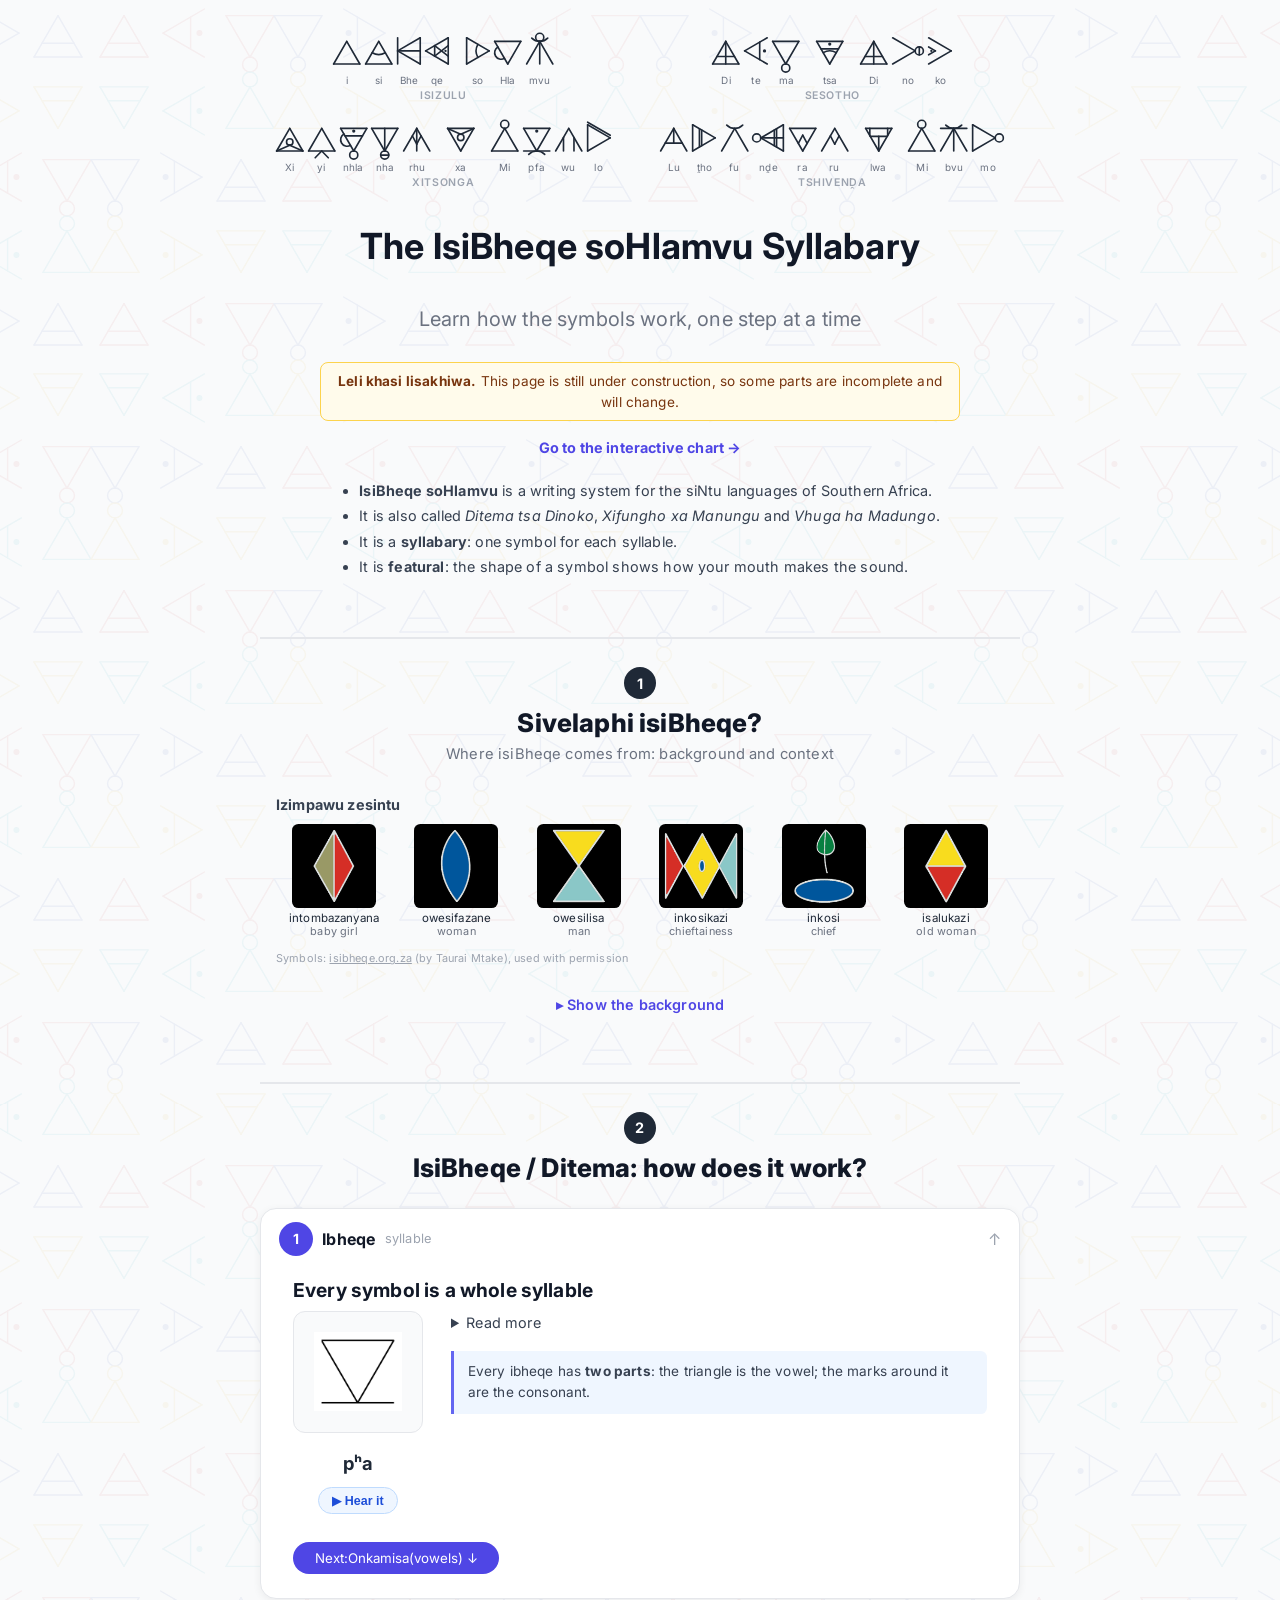
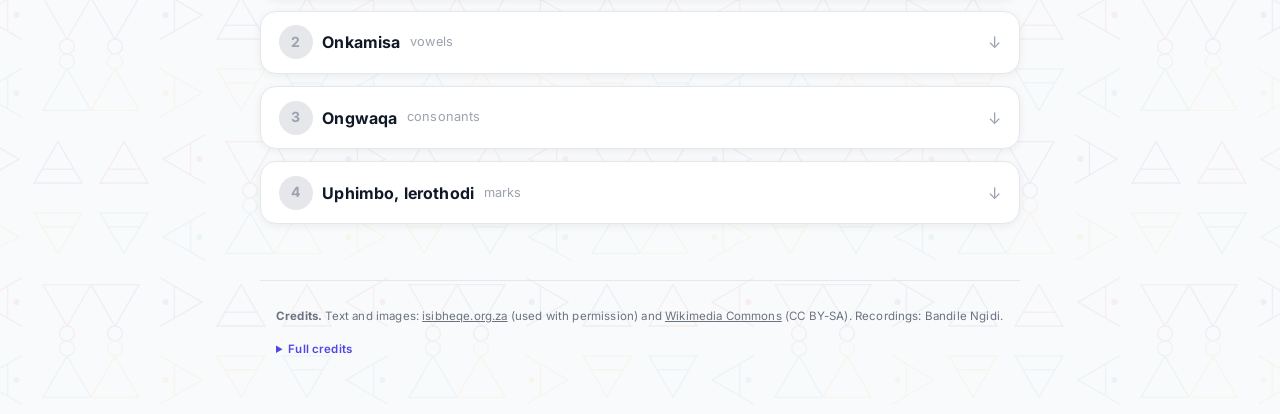
==== index.html @ 1aa3b0b9 "Mark diagrams: CC0 Co-Authored-By: Claude Opus 5.5 <noreply@anthropic.com> Claude-Session: https://c" ====
<!DOCTYPE html>
<html lang="en">
<head>
    <meta charset="UTF-8">
    <meta name="viewport" content="width=device-width, initial-scale=1.0">
    <title>Learn isiBheqe soHlamvu</title>
    <script>/* Old chart links (before 11 Nov the chart was index.html) go on to chart.html */
    (function(){ var l=location; if(/[?&]mode=/.test(l.search) || /^#(step-by-step|consonants-chart)$/.test(l.hash)) l.replace('chart.html'+l.search+l.hash); })();</script>
    <link rel="preconnect" href="https://fonts.googleapis.com">
    <link rel="preconnect" href="https://fonts.gstatic.com" crossorigin>
    <link href="https://fonts.googleapis.com/css2?family=Inter:wght@400;500;600;700&display=swap" rel="stylesheet">
    <link rel="stylesheet" href="site.css">
</head>
<body>
    <div class="container">
    <header class="text-center mb-12">
<!-- The script's four names, drawn with the glyph engine (one name per language; 6 Nov). -->
<div class="script-names" aria-label="The script's names in four languages">
<figure class="sn" lang="zu"><div class="sn-row" role="img" aria-label="isiBheqe soHlamvu"><span class="sn-word"><span class="sn-syl"><svg viewBox="45.0 46 90.0 127" aria-hidden="true"><g fill="none" stroke="currentColor" stroke-linecap="round" stroke-linejoin="round"><line x1="50" y1="143.71428571428572" x2="90" y2="74.71428571428572"/><line x1="90" y1="74.71428571428572" x2="130" y2="143.71428571428572"/><line x1="50" y1="143.71428571428572" x2="130" y2="143.71428571428572"/></g></svg><span>i</span></span><span class="sn-syl"><svg viewBox="45.0 46 90.0 127" aria-hidden="true"><g fill="none" stroke="currentColor" stroke-linecap="round" stroke-linejoin="round"><line x1="50" y1="143.71428571428572" x2="90" y2="74.71428571428572"/><line x1="90" y1="74.71428571428572" x2="130" y2="143.71428571428572"/><line x1="50" y1="143.71428571428572" x2="130" y2="143.71428571428572"/><path d="M 70.00000000000003 109.35530186566328 A 40 40 0 0 0 110.00000000000003 109.35530186566325"/></g></svg><span>si</span></span><span class="sn-syl"><svg viewBox="45.0 46 79.0 127" aria-hidden="true"><g fill="none" stroke="currentColor" stroke-linecap="round" stroke-linejoin="round"><line x1="119" y1="143.71428571428572" x2="50" y2="103.71428571428572"/><line x1="50" y1="103.71428571428572" x2="119" y2="63.71428571428572"/><line x1="119" y1="143.71428571428572" x2="119" y2="63.71428571428572"/><line x1="50" y1="143.71428571428572" x2="50" y2="63.71428571428572"/><line x1="119" y1="103.71428571428572" x2="50" y2="103.71428571428572"/></g></svg><span>Bhe</span></span><span class="sn-syl"><svg viewBox="45.0 46 79.0 127" aria-hidden="true"><g fill="none" stroke="currentColor" stroke-linecap="round" stroke-linejoin="round"><line x1="119" y1="143.71428571428572" x2="50" y2="103.71428571428572"/><line x1="50" y1="103.71428571428572" x2="119" y2="63.71428571428572"/><line x1="119" y1="143.71428571428572" x2="119" y2="63.71428571428572"/><line x1="77.6" y1="119.71428571428572" x2="77.6" y2="87.71428571428572"/><line x1="77.6" y1="119.71428571428572" x2="119" y2="87.71428571428572"/><line x1="77.6" y1="87.71428571428572" x2="119" y2="119.71428571428572"/><circle cx="110.72" cy="103.71428571428572" r="3.5" fill="currentColor" stroke="none"/></g></svg><span>qe</span></span></span><span class="sn-word"><span class="sn-syl"><svg viewBox="45.0 46 79.0 127" aria-hidden="true"><g fill="none" stroke="currentColor" stroke-linecap="round" stroke-linejoin="round"><line x1="50" y1="63.71428571428572" x2="119" y2="103.71428571428572"/><line x1="119" y1="103.71428571428572" x2="50" y2="143.71428571428572"/><line x1="50" y1="63.71428571428572" x2="50" y2="143.71428571428572"/><path d="M 84.35898384862244 83.71428571428574 A 40 40 0 0 0 84.35898384862244 123.71428571428572"/></g></svg><span>so</span></span><span class="sn-syl"><svg viewBox="45.0 46 90.0 127" aria-hidden="true"><g fill="none" stroke="currentColor" stroke-linecap="round" stroke-linejoin="round"><line x1="130" y1="74.71428571428572" x2="90" y2="143.71428571428572"/><line x1="90" y1="143.71428571428572" x2="50" y2="74.71428571428572"/><line x1="130" y1="74.71428571428572" x2="50" y2="74.71428571428572"/><path d="M 60.00000000000001 91.89377763859694 A 20 20 0 1 0 80 126.5347937899745"/></g></svg><span>Hla</span></span><span class="sn-syl"><svg viewBox="45.0 46 90.0 127" aria-hidden="true"><g fill="none" stroke="currentColor" stroke-linecap="round" stroke-linejoin="round"><line x1="50" y1="143.71428571428572" x2="90" y2="74.71428571428572"/><line x1="90" y1="74.71428571428572" x2="130" y2="143.71428571428572"/><path d="M 65.60481604906414 64.60946966522164 A 34.5 34.5 0 0 0 114.39518395093589 64.60946966522161"/><line x1="90" y1="143.71428571428572" x2="90" y2="74.71428571428572"/><circle cx="90" cy="62.29428571428572" r="12.42" fill="none"/></g></svg><span>mvu</span></span></span></div><figcaption>isiZulu</figcaption></figure>
<figure class="sn" lang="st"><div class="sn-row" role="img" aria-label="Ditema tsa Dinoko"><span class="sn-word"><span class="sn-syl"><svg viewBox="45.0 46 90.0 127" aria-hidden="true"><g fill="none" stroke="currentColor" stroke-linecap="round" stroke-linejoin="round"><line x1="50" y1="143.71428571428572" x2="90" y2="74.71428571428572"/><line x1="90" y1="74.71428571428572" x2="130" y2="143.71428571428572"/><line x1="50" y1="143.71428571428572" x2="130" y2="143.71428571428572"/><line x1="63.33333333333333" y1="120.71428571428572" x2="116.66666666666667" y2="120.71428571428572"/><line x1="90" y1="143.71428571428572" x2="90" y2="74.71428571428572"/></g></svg><span>Di</span></span><span class="sn-syl"><svg viewBox="45.0 46 79.0 127" aria-hidden="true"><g fill="none" stroke="currentColor" stroke-linecap="round" stroke-linejoin="round"><line x1="119" y1="143.71428571428572" x2="50" y2="103.71428571428572"/><line x1="50" y1="103.71428571428572" x2="119" y2="63.71428571428572"/><line x1="96" y1="130.38095238095238" x2="96" y2="77.04761904761905"/><circle cx="110.72" cy="103.71428571428572" r="5" fill="currentColor" stroke="none"/></g></svg><span>te</span></span><span class="sn-syl"><svg viewBox="45.0 46 90.0 127" aria-hidden="true"><g fill="none" stroke="currentColor" stroke-linecap="round" stroke-linejoin="round"><line x1="130" y1="74.71428571428572" x2="90" y2="143.71428571428572"/><line x1="90" y1="143.71428571428572" x2="50" y2="74.71428571428572"/><line x1="130" y1="74.71428571428572" x2="50" y2="74.71428571428572"/><circle cx="90" cy="156.13428571428574" r="12.42" fill="none"/></g></svg><span>ma</span></span></span><span class="sn-word"><span class="sn-syl"><svg viewBox="45.0 46 90.0 127" aria-hidden="true"><g fill="none" stroke="currentColor" stroke-linecap="round" stroke-linejoin="round"><line x1="130" y1="74.71428571428572" x2="90" y2="143.71428571428572"/><line x1="90" y1="143.71428571428572" x2="50" y2="74.71428571428572"/><line x1="130" y1="74.71428571428572" x2="50" y2="74.71428571428572"/><line x1="116.66666666666667" y1="97.71428571428572" x2="63.33333333333333" y2="97.71428571428572"/><path d="M 110 109.07326956290818 A 40 40 0 0 0 69.99999999999999 109.0732695629082"/><circle cx="90" cy="82.99428571428572" r="5" fill="currentColor" stroke="none"/></g></svg><span>tsa</span></span></span><span class="sn-word"><span class="sn-syl"><svg viewBox="45.0 46 90.0 127" aria-hidden="true"><g fill="none" stroke="currentColor" stroke-linecap="round" stroke-linejoin="round"><line x1="50" y1="143.71428571428572" x2="90" y2="74.71428571428572"/><line x1="90" y1="74.71428571428572" x2="130" y2="143.71428571428572"/><line x1="50" y1="143.71428571428572" x2="130" y2="143.71428571428572"/><line x1="63.33333333333333" y1="120.71428571428572" x2="116.66666666666667" y2="120.71428571428572"/><line x1="90" y1="143.71428571428572" x2="90" y2="74.71428571428572"/></g></svg><span>Di</span></span><span class="sn-syl"><svg viewBox="45.0 46 103.8 127" aria-hidden="true"><g fill="none" stroke="currentColor" stroke-linecap="round" stroke-linejoin="round"><line x1="50" y1="63.71428571428572" x2="119" y2="103.71428571428572"/><line x1="119" y1="103.71428571428572" x2="50" y2="143.71428571428572"/><circle cx="131.42000000000002" cy="103.71428571428572" r="12.42" fill="none"/><line x1="131.42000000000002" y1="116.13428571428572" x2="131.42000000000002" y2="91.29428571428572"/></g></svg><span>no</span></span><span class="sn-syl"><svg viewBox="45.0 46 79.0 127" aria-hidden="true"><g fill="none" stroke="currentColor" stroke-linecap="round" stroke-linejoin="round"><line x1="50" y1="63.71428571428572" x2="119" y2="103.71428571428572"/><line x1="119" y1="103.71428571428572" x2="50" y2="143.71428571428572"/><line x1="50" y1="91.71428571428572" x2="70.7" y2="103.71428571428572"/><line x1="70.7" y1="103.71428571428572" x2="50" y2="115.71428571428572"/><circle cx="58.28" cy="103.71428571428572" r="3.5" fill="currentColor" stroke="none"/></g></svg><span>ko</span></span></span></div><figcaption>Sesotho</figcaption></figure>
<figure class="sn" lang="ts"><div class="sn-row" role="img" aria-label="Xiyinhlanharhu xa Mipfawulo"><span class="sn-word"><span class="sn-syl"><svg viewBox="45.0 46 90.0 127" aria-hidden="true"><g fill="none" stroke="currentColor" stroke-linecap="round" stroke-linejoin="round"><line x1="50" y1="143.71428571428572" x2="90" y2="74.71428571428572"/><line x1="90" y1="74.71428571428572" x2="130" y2="143.71428571428572"/><line x1="50" y1="143.71428571428572" x2="130" y2="143.71428571428572"/><circle cx="90" cy="116.11428571428573" r="9.857142857142858" fill="none"/><line x1="50" y1="143.71428571428572" x2="90" y2="125.89257142857144"/><line x1="90" y1="125.89257142857144" x2="130" y2="143.71428571428572"/></g></svg><span>Xi</span></span><span class="sn-syl"><svg viewBox="45.0 46 90.0 127" aria-hidden="true"><g fill="none" stroke="currentColor" stroke-linecap="round" stroke-linejoin="round"><line x1="50" y1="143.71428571428572" x2="90" y2="74.71428571428572"/><line x1="90" y1="74.71428571428572" x2="130" y2="143.71428571428572"/><line x1="50" y1="143.71428571428572" x2="130" y2="143.71428571428572"/><line x1="70" y1="164.4142857142857" x2="90" y2="143.71428571428572"/><line x1="110" y1="164.4142857142857" x2="90" y2="143.71428571428572"/></g></svg><span>yi</span></span><span class="sn-syl"><svg viewBox="45.0 46 90.0 127" aria-hidden="true"><g fill="none" stroke="currentColor" stroke-linecap="round" stroke-linejoin="round"><line x1="130" y1="74.71428571428572" x2="90" y2="143.71428571428572"/><line x1="90" y1="143.71428571428572" x2="50" y2="74.71428571428572"/><line x1="130" y1="74.71428571428572" x2="50" y2="74.71428571428572"/><line x1="116.66666666666667" y1="97.71428571428572" x2="63.33333333333333" y2="97.71428571428572"/><path d="M 60.00000000000001 91.89377763859694 A 20 20 0 1 0 80 126.5347937899745"/><circle cx="90" cy="82.99428571428572" r="5" fill="currentColor" stroke="none"/><circle cx="90" cy="156.13428571428574" r="12.42" fill="none"/></g></svg><span>nhla</span></span><span class="sn-syl"><svg viewBox="45.0 46 90.0 127" aria-hidden="true"><g fill="none" stroke="currentColor" stroke-linecap="round" stroke-linejoin="round"><line x1="130" y1="74.71428571428572" x2="90" y2="143.71428571428572"/><line x1="90" y1="143.71428571428572" x2="50" y2="74.71428571428572"/><line x1="130" y1="74.71428571428572" x2="50" y2="74.71428571428572"/><circle cx="90" cy="156.13428571428574" r="12.42" fill="none"/><line x1="102.42" y1="156.13428571428574" x2="77.58" y2="156.13428571428574"/><line x1="90" y1="74.71428571428572" x2="90" y2="143.71428571428572"/></g></svg><span>nha</span></span><span class="sn-syl"><svg viewBox="45.0 46 90.0 127" aria-hidden="true"><g fill="none" stroke="currentColor" stroke-linecap="round" stroke-linejoin="round"><line x1="50" y1="143.71428571428572" x2="90" y2="74.71428571428572"/><line x1="90" y1="74.71428571428572" x2="130" y2="143.71428571428572"/><line x1="76.66666666666666" y1="97.71428571428572" x2="90" y2="123.01428571428572"/><line x1="90" y1="123.01428571428572" x2="103.33333333333334" y2="97.71428571428572"/><line x1="90" y1="143.71428571428572" x2="90" y2="74.71428571428572"/></g></svg><span>rhu</span></span></span><span class="sn-word"><span class="sn-syl"><svg viewBox="45.0 46 90.0 127" aria-hidden="true"><g fill="none" stroke="currentColor" stroke-linecap="round" stroke-linejoin="round"><line x1="130" y1="74.71428571428572" x2="90" y2="143.71428571428572"/><line x1="90" y1="143.71428571428572" x2="50" y2="74.71428571428572"/><line x1="130" y1="74.71428571428572" x2="50" y2="74.71428571428572"/><circle cx="90" cy="102.31428571428572" r="9.857142857142858" fill="none"/><line x1="130" y1="74.71428571428572" x2="90" y2="92.536"/><line x1="90" y1="92.536" x2="50" y2="74.71428571428572"/></g></svg><span>xa</span></span></span><span class="sn-word"><span class="sn-syl"><svg viewBox="45.0 46 90.0 127" aria-hidden="true"><g fill="none" stroke="currentColor" stroke-linecap="round" stroke-linejoin="round"><line x1="50" y1="143.71428571428572" x2="90" y2="74.71428571428572"/><line x1="90" y1="74.71428571428572" x2="130" y2="143.71428571428572"/><line x1="50" y1="143.71428571428572" x2="130" y2="143.71428571428572"/><circle cx="90" cy="62.29428571428572" r="12.42" fill="none"/></g></svg><span>Mi</span></span><span class="sn-syl"><svg viewBox="45.0 46 90.0 127" aria-hidden="true"><g fill="none" stroke="currentColor" stroke-linecap="round" stroke-linejoin="round"><line x1="130" y1="74.71428571428572" x2="90" y2="143.71428571428572"/><line x1="90" y1="143.71428571428572" x2="50" y2="74.71428571428572"/><line x1="130" y1="74.71428571428572" x2="50" y2="74.71428571428572"/><line x1="50" y1="143.71428571428572" x2="130" y2="143.71428571428572"/><path d="M 114.39518395093589 153.81910176334983 A 34.5 34.5 0 0 0 65.60481604906411 153.81910176334983"/><circle cx="90" cy="82.99428571428572" r="5" fill="currentColor" stroke="none"/></g></svg><span>pfa</span></span><span class="sn-syl"><svg viewBox="45.0 46 90.0 127" aria-hidden="true"><g fill="none" stroke="currentColor" stroke-linecap="round" stroke-linejoin="round"><line x1="50" y1="143.71428571428572" x2="90" y2="74.71428571428572"/><line x1="90" y1="74.71428571428572" x2="130" y2="143.71428571428572"/><line x1="74" y1="102.31428571428572" x2="74" y2="143.71428571428572"/><line x1="106" y1="102.31428571428572" x2="106" y2="143.71428571428572"/></g></svg><span>wu</span></span><span class="sn-syl"><svg viewBox="45.0 46 79.0 127" aria-hidden="true"><g fill="none" stroke="currentColor" stroke-linecap="round" stroke-linejoin="round"><line x1="50" y1="63.71428571428572" x2="119" y2="103.71428571428572"/><line x1="119" y1="103.71428571428572" x2="50" y2="143.71428571428572"/><line x1="50" y1="63.71428571428572" x2="50" y2="143.71428571428572"/><line x1="50" y1="55.71428571428572" x2="119" y2="95.71428571428572"/></g></svg><span>lo</span></span></span></div><figcaption>Xitsonga</figcaption></figure>
<figure class="sn" lang="ve"><div class="sn-row" role="img" aria-label="Luṱhofunḓeraru lwa Mibvumo"><span class="sn-word"><span class="sn-syl"><svg viewBox="45.0 46 90.0 127" aria-hidden="true"><g fill="none" stroke="currentColor" stroke-linecap="round" stroke-linejoin="round"><line x1="50" y1="143.71428571428572" x2="90" y2="74.71428571428572"/><line x1="90" y1="74.71428571428572" x2="130" y2="143.71428571428572"/><line x1="64" y1="119.56428571428572" x2="116" y2="119.56428571428572"/><line x1="90" y1="119.56428571428572" x2="90" y2="74.71428571428572"/></g></svg><span>Lu</span></span><span class="sn-syl"><svg viewBox="45.0 46 79.0 127" aria-hidden="true"><g fill="none" stroke="currentColor" stroke-linecap="round" stroke-linejoin="round"><line x1="50" y1="63.71428571428572" x2="119" y2="103.71428571428572"/><line x1="119" y1="103.71428571428572" x2="50" y2="143.71428571428572"/><line x1="50" y1="63.71428571428572" x2="50" y2="143.71428571428572"/><line x1="70.7" y1="75.71428571428572" x2="70.7" y2="131.71428571428572"/><line x1="77.6" y1="79.71428571428572" x2="77.6" y2="127.71428571428572"/></g></svg><span>ṱho</span></span><span class="sn-syl"><svg viewBox="45.0 46 90.0 127" aria-hidden="true"><g fill="none" stroke="currentColor" stroke-linecap="round" stroke-linejoin="round"><line x1="50" y1="143.71428571428572" x2="90" y2="74.71428571428572"/><line x1="90" y1="74.71428571428572" x2="130" y2="143.71428571428572"/><path d="M 65.60481604906414 64.60946966522164 A 34.5 34.5 0 0 0 114.39518395093589 64.60946966522161"/></g></svg><span>fu</span></span><span class="sn-syl"><svg viewBox="59.6 46 103.8 127" aria-hidden="true"><g fill="none" stroke="currentColor" stroke-linecap="round" stroke-linejoin="round"><line x1="158.42857142857144" y1="143.71428571428572" x2="89.42857142857143" y2="103.71428571428572"/><line x1="89.42857142857143" y1="103.71428571428572" x2="158.42857142857144" y2="63.71428571428572"/><line x1="158.42857142857144" y1="143.71428571428572" x2="158.42857142857144" y2="63.71428571428572"/><line x1="137.72857142857143" y1="131.71428571428572" x2="137.72857142857143" y2="75.71428571428572"/><line x1="130.82857142857142" y1="127.71428571428572" x2="130.82857142857142" y2="79.71428571428572"/><line x1="158.42857142857144" y1="103.71428571428572" x2="89.42857142857143" y2="103.71428571428572"/><circle cx="77.00857142857143" cy="103.71428571428572" r="12.42" fill="none"/></g></svg><span>nḓe</span></span><span class="sn-syl"><svg viewBox="45.0 46 90.0 127" aria-hidden="true"><g fill="none" stroke="currentColor" stroke-linecap="round" stroke-linejoin="round"><line x1="130" y1="74.71428571428572" x2="90" y2="143.71428571428572"/><line x1="90" y1="143.71428571428572" x2="50" y2="74.71428571428572"/><line x1="130" y1="74.71428571428572" x2="50" y2="74.71428571428572"/><line x1="103.33333333333334" y1="120.71428571428572" x2="90" y2="95.41428571428573"/><line x1="90" y1="95.41428571428573" x2="76.66666666666666" y2="120.71428571428572"/></g></svg><span>ra</span></span><span class="sn-syl"><svg viewBox="45.0 46 90.0 127" aria-hidden="true"><g fill="none" stroke="currentColor" stroke-linecap="round" stroke-linejoin="round"><line x1="50" y1="143.71428571428572" x2="90" y2="74.71428571428572"/><line x1="90" y1="74.71428571428572" x2="130" y2="143.71428571428572"/><line x1="76.66666666666666" y1="97.71428571428572" x2="90" y2="123.01428571428572"/><line x1="90" y1="123.01428571428572" x2="103.33333333333334" y2="97.71428571428572"/></g></svg><span>ru</span></span></span><span class="sn-word"><span class="sn-syl"><svg viewBox="45.0 46 90.0 127" aria-hidden="true"><g fill="none" stroke="currentColor" stroke-linecap="round" stroke-linejoin="round"><line x1="130" y1="74.71428571428572" x2="90" y2="143.71428571428572"/><line x1="90" y1="143.71428571428572" x2="50" y2="74.71428571428572"/><line x1="130" y1="74.71428571428572" x2="50" y2="74.71428571428572"/><line x1="116" y1="98.86428571428573" x2="64" y2="98.86428571428573"/><line x1="90" y1="98.86428571428573" x2="90" y2="143.71428571428572"/><line x1="117.2" y1="96.79428571428572" x2="117.2" y2="74.71428571428572"/><line x1="62.8" y1="96.79428571428572" x2="62.800000000000004" y2="74.71428571428572"/></g></svg><span>lwa</span></span></span><span class="sn-word"><span class="sn-syl"><svg viewBox="45.0 46 90.0 127" aria-hidden="true"><g fill="none" stroke="currentColor" stroke-linecap="round" stroke-linejoin="round"><line x1="50" y1="143.71428571428572" x2="90" y2="74.71428571428572"/><line x1="90" y1="74.71428571428572" x2="130" y2="143.71428571428572"/><line x1="50" y1="143.71428571428572" x2="130" y2="143.71428571428572"/><circle cx="90" cy="62.29428571428572" r="12.42" fill="none"/></g></svg><span>Mi</span></span><span class="sn-syl"><svg viewBox="45.0 46 90.0 127" aria-hidden="true"><g fill="none" stroke="currentColor" stroke-linecap="round" stroke-linejoin="round"><line x1="50" y1="143.71428571428572" x2="90" y2="74.71428571428572"/><line x1="90" y1="74.71428571428572" x2="130" y2="143.71428571428572"/><line x1="50" y1="74.71428571428572" x2="130" y2="74.71428571428572"/><path d="M 65.60481604906414 64.60946966522164 A 34.5 34.5 0 0 0 114.39518395093589 64.60946966522161"/><line x1="90" y1="143.71428571428572" x2="90" y2="74.71428571428572"/></g></svg><span>bvu</span></span><span class="sn-syl"><svg viewBox="45.0 46 103.8 127" aria-hidden="true"><g fill="none" stroke="currentColor" stroke-linecap="round" stroke-linejoin="round"><line x1="50" y1="63.71428571428572" x2="119" y2="103.71428571428572"/><line x1="119" y1="103.71428571428572" x2="50" y2="143.71428571428572"/><line x1="50" y1="63.71428571428572" x2="50" y2="143.71428571428572"/><circle cx="131.42000000000002" cy="103.71428571428572" r="12.42" fill="none"/></g></svg><span>mo</span></span></span></div><figcaption>Tshivenḓa</figcaption></figure>
</div>
            <h1 class="text-4xl font-bold text-gray-900">The IsiBheqe soHlamvu Syllabary</h1>
            <p style="font-size: 1.25rem; color: #6b7280; margin-top: 0.5rem;">Learn how the symbols work, one step at a time</p>
            <div class="wip-note" role="note"><strong lang="zu">Leli khasi lisakhiwa.</strong> This page is still under construction, so some parts are incomplete and will change.</div>
            <a class="page-link" href="chart.html">Go to the interactive chart &rarr;</a>
            <div class="mt-4 text-gray-700 max-w-4xl mx-auto" style="font-size: 1rem; line-height: 1.8;"> 
                <ul class="wt-lines top-lines">
                  <li><strong>IsiBheqe soHlamvu</strong> is a writing system for the siNtu languages of Southern Africa.</li>
                  <li>It is also called <em>Ditema tsa Dinoko</em>, <em>Xifungho xa Manungu</em> and <em>Vhuga ha Madungo</em>.</li>
                  <li>It is a <strong>syllabary</strong>: one symbol for each syllable.</li>
                  <li>It is <strong>featural</strong>: the shape of a symbol shows how your mouth makes the sound.</li>
                </ul>


                
            </div>
        </header>
     </div>
<div class="page-section-head" id="sivelaphi">
  <span class="psh-num">1</span>
  <h2 lang="zu">Sivelaphi isiBheqe?</h2>
  <p>Where isiBheqe comes from: background and context</p>
</div>
<div class="bg-section">
  <div class="izimpawu">
                          <p class="izimpawu-head"><strong lang="zu">Izimpawu zesintu</strong></p>
                          <div class="izimpawu-grid"><figure><img src="images/izimpawu-intombazanyana.png" alt="intombazanyana: baby girl" loading="lazy"><figcaption><span lang="zu">intombazanyana</span><small>baby girl</small></figcaption></figure><figure><img src="images/izimpawu-owesifazane.png" alt="owesifazane: woman" loading="lazy"><figcaption><span lang="zu">owesifazane</span><small>woman</small></figcaption></figure><figure><img src="images/izimpawu-owesilisa.png" alt="owesilisa: man" loading="lazy"><figcaption><span lang="zu">owesilisa</span><small>man</small></figcaption></figure><figure><img src="images/izimpawu-inkosikazi.png" alt="inkosikazi: chieftainess" loading="lazy"><figcaption><span lang="zu">inkosikazi</span><small>chieftainess</small></figcaption></figure><figure><img src="images/izimpawu-inkosi.png" alt="inkosi: chief" loading="lazy"><figcaption><span lang="zu">inkosi</span><small>chief</small></figcaption></figure><figure><img src="images/izimpawu-isalukazi.png" alt="isalukazi: old woman" loading="lazy"><figcaption><span lang="zu">isalukazi</span><small>old woman</small></figcaption></figure></div>
                          <p class="fig-credit">Symbols: <a href="https://isibheqe.org.za" target="_blank" rel="noopener">isibheqe.org.za</a> (by Taurai Mtake), used with permission</p><!-- TODO: confirm the artist's name with Bandile -->
                        </div>
  <details class="bg-details">
    <summary>Show the background</summary>
    <div style="margin-top:0.75rem;">
                        <div class="ntu-quote">
                          <figure class="ntu-fig">
                            <div class="ib-text ib-light ib-gloss" role="img" lang="zu" aria-label="Lolu hlelo lokuloba luvela ebuciko bomdabuko, sithi: ditema tsa Sesotho, igwalo zesiNdebele, namabheqe esiZulu. IsiBheqe SoHlamvu (Ditema tsa Dinoko) siyaqhubeka ngalokhu ngokufanekisela izimpawu ezilimini zethu. IsiBheqe siklanywe ngokusetshenziswa ngezilimi zesintu zonke ezikhulunywa e-Afrika laseningizimu. English: This writing system originates in traditional arts, such as Sesotho mural art, isiNdebele house painting and isiZulu beaded messages. IsiBheqe SoHlamvu (Ditema tsa Dinoko) continues this by relating the symbols to our languages. IsiBheqe is designed to be used with all Ntu languages spoken in Southern Africa."><span class="ib-chunk"><span class="ib-line"><span class="ib-word"><span class="ib-syl"><svg viewBox="-1.00 2 43.40 73" width="21.7" height="36.5" aria-hidden="true"><g fill="none" stroke="currentColor" stroke-width="1" stroke-linecap="round"><line x1="0" y1="11.228571428571428" x2="41.400000000000006" y2="35.22857142857143"/><line x1="41.400000000000006" y1="35.22857142857143" x2="0" y2="59.22857142857143"/><line x1="0" y1="11.228571428571428" x2="0" y2="59.22857142857143"/><line x1="0" y1="6.428571428571427" x2="41.400000000000006" y2="30.428571428571427"/></g></svg><span class="ib-lab">Lo</span></span><span class="ib-syl"><svg viewBox="0.20 2 54.80 73" width="27.4" height="36.5" aria-hidden="true"><g fill="none" stroke="currentColor" stroke-width="1" stroke-linecap="round"><line x1="6" y1="59.22857142857143" x2="30" y2="17.828571428571422"/><line x1="30" y1="17.828571428571422" x2="54" y2="59.22857142857143"/><line x1="1.1999999999999993" y1="59.22857142857143" x2="25.2" y2="17.828571428571422"/></g></svg><span class="ib-lab">lu</span></span></span><span class="ib-word"><span class="ib-syl"><svg viewBox="-1.00 2 43.40 73" width="21.7" height="36.5" aria-hidden="true"><g fill="none" stroke="currentColor" stroke-width="1" stroke-linecap="round"><line x1="41.400000000000006" y1="59.22857142857143" x2="0" y2="35.22857142857143"/><line x1="0" y1="35.22857142857143" x2="41.400000000000006" y2="11.228571428571428"/><line x1="41.400000000000006" y1="59.22857142857143" x2="41.400000000000006" y2="11.228571428571428"/><path d="M 31.092304845413267 17.22857142857143 A 12 12 0 1 0 10.307695154586739 29.228571428571428"/></g></svg><span class="ib-lab">hle</span></span><span class="ib-syl"><svg viewBox="-1.00 2 43.40 73" width="21.7" height="36.5" aria-hidden="true"><g fill="none" stroke="currentColor" stroke-width="1" stroke-linecap="round"><line x1="0" y1="11.228571428571428" x2="41.400000000000006" y2="35.22857142857143"/><line x1="41.400000000000006" y1="35.22857142857143" x2="0" y2="59.22857142857143"/><line x1="0" y1="11.228571428571428" x2="0" y2="59.22857142857143"/><line x1="0" y1="6.428571428571427" x2="41.400000000000006" y2="30.428571428571427"/></g></svg><span class="ib-lab">lo</span></span></span><span class="ib-word"><span class="ib-syl"><svg viewBox="-1.00 2 43.40 73" width="21.7" height="36.5" aria-hidden="true"><g fill="none" stroke="currentColor" stroke-width="1" stroke-linecap="round"><line x1="0" y1="11.228571428571428" x2="41.400000000000006" y2="35.22857142857143"/><line x1="41.400000000000006" y1="35.22857142857143" x2="0" y2="59.22857142857143"/><line x1="0" y1="11.228571428571428" x2="0" y2="59.22857142857143"/><line x1="0" y1="6.428571428571427" x2="41.400000000000006" y2="30.428571428571427"/></g></svg><span class="ib-lab">lo</span></span><span class="ib-syl"><svg viewBox="-1.00 2 50.00 73" width="25.0" height="36.5" aria-hidden="true"><g fill="none" stroke="currentColor" stroke-width="1" stroke-linecap="round"><line x1="0" y1="59.22857142857143" x2="24" y2="17.828571428571422"/><line x1="24" y1="17.828571428571422" x2="48" y2="59.22857142857143"/><line x1="16.799999999999997" y1="59.22857142857143" x2="24" y2="46.808571428571426"/><line x1="24" y1="46.808571428571426" x2="31.200000000000003" y2="59.22857142857143"/><circle cx="24" cy="54.260571428571424" r="2.0999999999999996" fill="currentColor" stroke="none"/></g></svg><span class="ib-lab">ku</span></span><span class="ib-syl"><svg viewBox="-1.00 2 43.40 73" width="21.7" height="36.5" aria-hidden="true"><g fill="none" stroke="currentColor" stroke-width="1" stroke-linecap="round"><line x1="0" y1="11.228571428571428" x2="41.400000000000006" y2="35.22857142857143"/><line x1="41.400000000000006" y1="35.22857142857143" x2="0" y2="59.22857142857143"/><line x1="0" y1="11.228571428571428" x2="0" y2="59.22857142857143"/><line x1="0" y1="6.428571428571427" x2="41.400000000000006" y2="30.428571428571427"/></g></svg><span class="ib-lab">lo</span></span><span class="ib-syl"><svg viewBox="-1.00 2 50.00 73" width="25.0" height="36.5" aria-hidden="true"><g fill="none" stroke="currentColor" stroke-width="1" stroke-linecap="round"><line x1="48" y1="17.828571428571422" x2="24" y2="59.22857142857143"/><line x1="24" y1="59.22857142857143" x2="0" y2="17.828571428571422"/><line x1="48" y1="17.828571428571422" x2="0" y2="17.828571428571422"/><line x1="0" y1="59.22857142857143" x2="48" y2="59.22857142857143"/><line x1="24" y1="17.828571428571422" x2="24" y2="59.22857142857143"/><circle cx="15.36" cy="22.796571428571422" r="3" fill="currentColor" stroke="none"/></g></svg><span class="ib-lab">ba</span></span></span></span><span class="ib-en" lang="en">This writing system</span></span><span class="ib-chunk"><span class="ib-line"><span class="ib-word"><span class="ib-syl"><svg viewBox="0.20 2 54.80 73" width="27.4" height="36.5" aria-hidden="true"><g fill="none" stroke="currentColor" stroke-width="1" stroke-linecap="round"><line x1="6" y1="59.22857142857143" x2="30" y2="17.828571428571422"/><line x1="30" y1="17.828571428571422" x2="54" y2="59.22857142857143"/><line x1="1.1999999999999993" y1="59.22857142857143" x2="25.2" y2="17.828571428571422"/></g></svg><span class="ib-lab">lu</span></span><span class="ib-syl"><svg viewBox="7.94 2 49.46 73" width="24.7" height="36.5" aria-hidden="true"><g fill="none" stroke="currentColor" stroke-width="1" stroke-linecap="round"><line x1="56.400000000000006" y1="59.22857142857143" x2="15" y2="35.22857142857143"/><line x1="15" y1="35.22857142857143" x2="56.400000000000006" y2="11.228571428571428"/><line x1="56.400000000000006" y1="59.22857142857143" x2="56.400000000000006" y2="11.228571428571428"/><path d="M 8.937110370561536 49.86568179913296 A 20.700000000000003 20.700000000000003 0 0 0 8.937110370561529 20.59146105800989"/><line x1="56.400000000000006" y1="35.22857142857143" x2="15" y2="35.22857142857143"/></g></svg><span class="ib-lab">ve</span></span><span class="ib-syl"><svg viewBox="-1.00 2 54.80 73" width="27.4" height="36.5" aria-hidden="true"><g fill="none" stroke="currentColor" stroke-width="1" stroke-linecap="round"><line x1="48" y1="17.828571428571422" x2="24" y2="59.22857142857143"/><line x1="24" y1="59.22857142857143" x2="0" y2="17.828571428571422"/><line x1="48" y1="17.828571428571422" x2="0" y2="17.828571428571422"/><line x1="52.8" y1="17.828571428571422" x2="28.8" y2="59.22857142857143"/></g></svg><span class="ib-lab">la</span></span></span><span class="ib-word"><span class="ib-syl"><svg viewBox="-1.00 2 43.40 73" width="21.7" height="36.5" aria-hidden="true"><g fill="none" stroke="currentColor" stroke-width="1" stroke-linecap="round"><line x1="41.400000000000006" y1="59.22857142857143" x2="0" y2="35.22857142857143"/><line x1="0" y1="35.22857142857143" x2="41.400000000000006" y2="11.228571428571428"/><line x1="41.400000000000006" y1="59.22857142857143" x2="41.400000000000006" y2="11.228571428571428"/></g></svg><span class="ib-lab">e</span></span><span class="ib-syl"><svg viewBox="-1.00 2 50.00 73" width="25.0" height="36.5" aria-hidden="true"><g fill="none" stroke="currentColor" stroke-width="1" stroke-linecap="round"><line x1="0" y1="59.22857142857143" x2="24" y2="17.828571428571422"/><line x1="24" y1="17.828571428571422" x2="48" y2="59.22857142857143"/><line x1="0" y1="17.828571428571422" x2="48" y2="17.828571428571422"/><line x1="24" y1="59.22857142857143" x2="24" y2="17.828571428571422"/><circle cx="32.64" cy="54.260571428571424" r="3" fill="currentColor" stroke="none"/></g></svg><span class="ib-lab">bu</span></span><span class="ib-syl"><svg viewBox="-1.00 2 50.00 73" width="25.0" height="36.5" aria-hidden="true"><g fill="none" stroke="currentColor" stroke-width="1" stroke-linecap="round"><line x1="0" y1="59.22857142857143" x2="24" y2="17.828571428571422"/><line x1="24" y1="17.828571428571422" x2="48" y2="59.22857142857143"/><line x1="0" y1="59.22857142857143" x2="48" y2="59.22857142857143"/><line x1="14.399999999999999" y1="34.388571428571424" x2="33.6" y2="34.388571428571424"/><line x1="14.399999999999999" y1="34.388571428571424" x2="33.599999999999994" y2="59.22857142857143"/><line x1="33.6" y1="34.388571428571424" x2="14.400000000000002" y2="59.22857142857143"/><line x1="7.199999999999999" y1="46.808571428571426" x2="40.8" y2="46.808571428571426"/><circle cx="24" cy="54.260571428571424" r="2.0999999999999996" fill="currentColor" stroke="none"/></g></svg><span class="ib-lab">ci</span></span><span class="ib-syl"><svg viewBox="-1.00 2 43.40 73" width="21.7" height="36.5" aria-hidden="true"><g fill="none" stroke="currentColor" stroke-width="1" stroke-linecap="round"><line x1="0" y1="11.228571428571428" x2="41.400000000000006" y2="35.22857142857143"/><line x1="41.400000000000006" y1="35.22857142857143" x2="0" y2="59.22857142857143"/><line x1="0" y1="11.228571428571428" x2="0" y2="59.22857142857143"/><line x1="0" y1="28.028571428571425" x2="12.420000000000002" y2="35.22857142857143"/><line x1="12.420000000000002" y1="35.22857142857143" x2="0" y2="42.42857142857143"/><circle cx="4.968000000000001" cy="35.22857142857143" r="2.0999999999999996" fill="currentColor" stroke="none"/></g></svg><span class="ib-lab">ko</span></span></span><span class="ib-word"><span class="ib-syl"><svg viewBox="-1.00 2 43.40 73" width="21.7" height="36.5" aria-hidden="true"><g fill="none" stroke="currentColor" stroke-width="1" stroke-linecap="round"><line x1="0" y1="11.228571428571428" x2="41.400000000000006" y2="35.22857142857143"/><line x1="41.400000000000006" y1="35.22857142857143" x2="0" y2="59.22857142857143"/><line x1="0" y1="11.228571428571428" x2="0" y2="59.22857142857143"/><line x1="41.400000000000006" y1="11.228571428571428" x2="41.400000000000006" y2="59.22857142857143"/><line x1="0" y1="35.22857142857143" x2="41.400000000000006" y2="35.22857142857143"/><circle cx="4.968000000000001" cy="43.86857142857143" r="3" fill="currentColor" stroke="none"/></g></svg><span class="ib-lab">bo</span></span><span class="ib-syl"><svg viewBox="2.30 2 43.40 73" width="21.7" height="36.5" aria-hidden="true"><g fill="none" stroke="currentColor" stroke-width="1" stroke-linecap="round"><circle cx="24" cy="38.528571428571425" r="20.700000000000003"/></g></svg><span class="ib-lab">m</span></span><span class="ib-syl"><svg viewBox="-1.00 2 50.00 73" width="25.0" height="36.5" aria-hidden="true"><g fill="none" stroke="currentColor" stroke-width="1" stroke-linecap="round"><line x1="48" y1="17.828571428571422" x2="24" y2="59.22857142857143"/><line x1="24" y1="59.22857142857143" x2="0" y2="17.828571428571422"/><line x1="48" y1="17.828571428571422" x2="0" y2="17.828571428571422"/><line x1="40" y1="31.628571428571423" x2="8" y2="31.628571428571423"/><line x1="24" y1="17.828571428571422" x2="24" y2="59.22857142857143"/></g></svg><span class="ib-lab">da</span></span><span class="ib-syl"><svg viewBox="-1.00 2 50.00 73" width="25.0" height="36.5" aria-hidden="true"><g fill="none" stroke="currentColor" stroke-width="1" stroke-linecap="round"><line x1="0" y1="59.22857142857143" x2="24" y2="17.828571428571422"/><line x1="24" y1="17.828571428571422" x2="48" y2="59.22857142857143"/><line x1="0" y1="17.828571428571422" x2="48" y2="17.828571428571422"/><line x1="24" y1="59.22857142857143" x2="24" y2="17.828571428571422"/><circle cx="32.64" cy="54.260571428571424" r="3" fill="currentColor" stroke="none"/></g></svg><span class="ib-lab">bu</span></span><span class="ib-syl"><svg viewBox="-1.00 2 43.40 73" width="21.7" height="36.5" aria-hidden="true"><g fill="none" stroke="currentColor" stroke-width="1" stroke-linecap="round"><line x1="0" y1="11.228571428571428" x2="41.400000000000006" y2="35.22857142857143"/><line x1="41.400000000000006" y1="35.22857142857143" x2="0" y2="59.22857142857143"/><line x1="0" y1="11.228571428571428" x2="0" y2="59.22857142857143"/><line x1="0" y1="28.028571428571425" x2="12.420000000000002" y2="35.22857142857143"/><line x1="12.420000000000002" y1="35.22857142857143" x2="0" y2="42.42857142857143"/><circle cx="4.968000000000001" cy="35.22857142857143" r="2.0999999999999996" fill="currentColor" stroke="none"/></g></svg><span class="ib-lab">ko</span></span><span class="ib-syl ib-p"><svg viewBox="0 2 8 73" width="4.0" height="36.5" aria-hidden="true"><g fill="none" stroke="currentColor" stroke-width="1" stroke-linecap="round"><path d="M5,58 L5,68 Q5,73 1,72" /></g></svg><span class="ib-lab">&nbsp;</span></span></span></span><span class="ib-en" lang="en">originates in traditional arts,</span></span><span class="ib-chunk"><span class="ib-line"><span class="ib-word"><span class="ib-syl"><svg viewBox="-1.00 2 50.00 73" width="25.0" height="36.5" aria-hidden="true"><g fill="none" stroke="currentColor" stroke-width="1" stroke-linecap="round"><line x1="0" y1="59.22857142857143" x2="24" y2="17.828571428571422"/><line x1="24" y1="17.828571428571422" x2="48" y2="59.22857142857143"/><line x1="0" y1="59.22857142857143" x2="48" y2="59.22857142857143"/><path d="M 12.000000000000018 38.613181119397964 A 24 24 0 0 0 36.000000000000014 38.61318111939794"/></g></svg><span class="ib-lab">si</span></span><span class="ib-syl"><svg viewBox="-1.00 2 50.00 73" width="25.0" height="36.5" aria-hidden="true"><g fill="none" stroke="currentColor" stroke-width="1" stroke-linecap="round"><line x1="0" y1="59.22857142857143" x2="24" y2="17.828571428571422"/><line x1="24" y1="17.828571428571422" x2="48" y2="59.22857142857143"/><line x1="0" y1="59.22857142857143" x2="48" y2="59.22857142857143"/><line x1="8" y1="45.42857142857143" x2="40" y2="45.42857142857143"/></g></svg><span class="ib-lab">thi</span></span></span><span class="ib-word"><span class="ib-syl"><svg viewBox="-1.00 2 50.00 73" width="25.0" height="36.5" aria-hidden="true"><g fill="none" stroke="currentColor" stroke-width="1" stroke-linecap="round"><line x1="0" y1="59.22857142857143" x2="24" y2="17.828571428571422"/><line x1="24" y1="17.828571428571422" x2="48" y2="59.22857142857143"/><line x1="0" y1="59.22857142857143" x2="48" y2="59.22857142857143"/><line x1="8" y1="45.42857142857143" x2="40" y2="45.42857142857143"/><line x1="24" y1="59.22857142857143" x2="24" y2="17.828571428571422"/></g></svg><span class="ib-lab">di</span></span><span class="ib-syl"><svg viewBox="-1.00 2 43.40 73" width="21.7" height="36.5" aria-hidden="true"><g fill="none" stroke="currentColor" stroke-width="1" stroke-linecap="round"><line x1="41.400000000000006" y1="59.22857142857143" x2="0" y2="35.22857142857143"/><line x1="0" y1="35.22857142857143" x2="41.400000000000006" y2="11.228571428571428"/><line x1="27.600000000000005" y1="51.22857142857143" x2="27.600000000000005" y2="19.228571428571428"/><circle cx="36.432" cy="35.22857142857143" r="3" fill="currentColor" stroke="none"/></g></svg><span class="ib-lab">te</span></span><span class="ib-syl"><svg viewBox="-1.00 2 50.00 73" width="25.0" height="36.5" aria-hidden="true"><g fill="none" stroke="currentColor" stroke-width="1" stroke-linecap="round"><line x1="48" y1="17.828571428571422" x2="24" y2="59.22857142857143"/><line x1="24" y1="59.22857142857143" x2="0" y2="17.828571428571422"/><line x1="48" y1="17.828571428571422" x2="0" y2="17.828571428571422"/><circle cx="24" cy="66.68057142857143" r="7.452"/></g></svg><span class="ib-lab">ma</span></span></span><span class="ib-word"><span class="ib-syl"><svg viewBox="-1.00 2 50.00 73" width="25.0" height="36.5" aria-hidden="true"><g fill="none" stroke="currentColor" stroke-width="1" stroke-linecap="round"><line x1="48" y1="17.828571428571422" x2="24" y2="59.22857142857143"/><line x1="24" y1="59.22857142857143" x2="0" y2="17.828571428571422"/><line x1="48" y1="17.828571428571422" x2="0" y2="17.828571428571422"/><line x1="40" y1="31.628571428571423" x2="8" y2="31.628571428571423"/><path d="M 36 38.4439617377449 A 24 24 0 0 0 11.99999999999999 38.44396173774491"/><circle cx="24" cy="22.796571428571422" r="3" fill="currentColor" stroke="none"/></g></svg><span class="ib-lab">tsa</span></span><span class="ib-syl"><svg viewBox="-1.00 2 43.40 73" width="21.7" height="36.5" aria-hidden="true"><g fill="none" stroke="currentColor" stroke-width="1" stroke-linecap="round"><line x1="41.400000000000006" y1="59.22857142857143" x2="0" y2="35.22857142857143"/><line x1="0" y1="35.22857142857143" x2="41.400000000000006" y2="11.228571428571428"/><path d="M 20.784609690826528 47.22857142857143 A 24 24 0 0 0 20.78460969082652 23.228571428571417"/></g></svg><span class="ib-lab">se</span></span><span class="ib-syl"><svg viewBox="-1.00 2 43.40 73" width="21.7" height="36.5" aria-hidden="true"><g fill="none" stroke="currentColor" stroke-width="1" stroke-linecap="round"><line x1="0" y1="11.228571428571428" x2="41.400000000000006" y2="35.22857142857143"/><line x1="41.400000000000006" y1="35.22857142857143" x2="0" y2="59.22857142857143"/><path d="M 20.615390309173474 23.228571428571435 A 24 24 0 0 0 20.615390309173478 47.22857142857143"/></g></svg><span class="ib-lab">So</span></span><span class="ib-syl"><svg viewBox="-1.00 2 43.40 73" width="21.7" height="36.5" aria-hidden="true"><g fill="none" stroke="currentColor" stroke-width="1" stroke-linecap="round"><line x1="0" y1="11.228571428571428" x2="41.400000000000006" y2="35.22857142857143"/><line x1="41.400000000000006" y1="35.22857142857143" x2="0" y2="59.22857142857143"/><line x1="13.8" y1="19.228571428571428" x2="13.8" y2="51.22857142857143"/></g></svg><span class="ib-lab">tho</span></span><span class="ib-syl ib-p"><svg viewBox="0 2 8 73" width="4.0" height="36.5" aria-hidden="true"><g fill="none" stroke="currentColor" stroke-width="1" stroke-linecap="round"><path d="M5,58 L5,68 Q5,73 1,72" /></g></svg><span class="ib-lab">&nbsp;</span></span></span></span><span class="ib-en" lang="en">such as Sesotho mural art,</span></span><span class="ib-chunk"><span class="ib-line"><span class="ib-word"><span class="ib-syl"><svg viewBox="-1.00 2 50.00 73" width="25.0" height="36.5" aria-hidden="true"><g fill="none" stroke="currentColor" stroke-width="1" stroke-linecap="round"><line x1="0" y1="59.22857142857143" x2="24" y2="17.828571428571422"/><line x1="24" y1="17.828571428571422" x2="48" y2="59.22857142857143"/><line x1="0" y1="59.22857142857143" x2="48" y2="59.22857142857143"/></g></svg><span class="ib-lab">i</span></span><span class="ib-syl"><svg viewBox="-1.00 2 50.00 73" width="25.0" height="36.5" aria-hidden="true"><g fill="none" stroke="currentColor" stroke-width="1" stroke-linecap="round"><line x1="48" y1="17.828571428571422" x2="24" y2="59.22857142857143"/><line x1="24" y1="59.22857142857143" x2="0" y2="17.828571428571422"/><line x1="48" y1="17.828571428571422" x2="0" y2="17.828571428571422"/><line x1="31.200000000000003" y1="17.828571428571422" x2="24" y2="30.248571428571424"/><line x1="24" y1="30.248571428571424" x2="16.799999999999997" y2="17.828571428571422"/><line x1="24" y1="17.828571428571422" x2="24" y2="59.22857142857143"/><line x1="33.6" y1="42.668571428571425" x2="33.599999999999994" y2="17.828571428571422"/><line x1="14.399999999999999" y1="42.668571428571425" x2="14.400000000000002" y2="17.828571428571422"/></g></svg><span class="ib-lab">gwa</span></span><span class="ib-syl"><svg viewBox="-1.00 2 43.40 73" width="21.7" height="36.5" aria-hidden="true"><g fill="none" stroke="currentColor" stroke-width="1" stroke-linecap="round"><line x1="0" y1="11.228571428571428" x2="41.400000000000006" y2="35.22857142857143"/><line x1="41.400000000000006" y1="35.22857142857143" x2="0" y2="59.22857142857143"/><line x1="0" y1="11.228571428571428" x2="0" y2="59.22857142857143"/><line x1="0" y1="6.428571428571427" x2="41.400000000000006" y2="30.428571428571427"/></g></svg><span class="ib-lab">lo</span></span></span><span class="ib-word"><span class="ib-syl"><svg viewBox="-1.00 2 43.40 73" width="21.7" height="36.5" aria-hidden="true"><g fill="none" stroke="currentColor" stroke-width="1" stroke-linecap="round"><line x1="41.400000000000006" y1="59.22857142857143" x2="0" y2="35.22857142857143"/><line x1="0" y1="35.22857142857143" x2="41.400000000000006" y2="11.228571428571428"/><line x1="41.400000000000006" y1="59.22857142857143" x2="41.400000000000006" y2="11.228571428571428"/><path d="M 20.784609690826528 47.22857142857143 A 24 24 0 0 0 20.78460969082652 23.228571428571417"/><line x1="41.400000000000006" y1="35.22857142857143" x2="0" y2="35.22857142857143"/></g></svg><span class="ib-lab">ze</span></span><span class="ib-syl"><svg viewBox="-1.00 2 50.00 73" width="25.0" height="36.5" aria-hidden="true"><g fill="none" stroke="currentColor" stroke-width="1" stroke-linecap="round"><line x1="0" y1="59.22857142857143" x2="24" y2="17.828571428571422"/><line x1="24" y1="17.828571428571422" x2="48" y2="59.22857142857143"/><line x1="0" y1="59.22857142857143" x2="48" y2="59.22857142857143"/><path d="M 12.000000000000018 38.613181119397964 A 24 24 0 0 0 36.000000000000014 38.61318111939794"/></g></svg><span class="ib-lab">si</span></span><span class="ib-syl"><svg viewBox="7.75 2 58.30 73" width="29.2" height="36.5" aria-hidden="true"><g fill="none" stroke="currentColor" stroke-width="1" stroke-linecap="round"><line x1="65.05714285714286" y1="59.22857142857143" x2="23.65714285714286" y2="35.22857142857143"/><line x1="23.65714285714286" y1="35.22857142857143" x2="65.05714285714286" y2="11.228571428571428"/><line x1="65.05714285714286" y1="59.22857142857143" x2="65.05714285714286" y2="11.228571428571428"/><line x1="51.25714285714287" y1="51.22857142857143" x2="51.25714285714287" y2="19.228571428571428"/><line x1="65.05714285714286" y1="35.22857142857143" x2="23.65714285714286" y2="35.22857142857143"/><circle cx="16.20514285714286" cy="35.22857142857143" r="7.452"/></g></svg><span class="ib-lab">Nde</span></span><span class="ib-syl"><svg viewBox="-1.00 2 43.40 73" width="21.7" height="36.5" aria-hidden="true"><g fill="none" stroke="currentColor" stroke-width="1" stroke-linecap="round"><line x1="41.400000000000006" y1="59.22857142857143" x2="0" y2="35.22857142857143"/><line x1="0" y1="35.22857142857143" x2="41.400000000000006" y2="11.228571428571428"/><line x1="41.400000000000006" y1="59.22857142857143" x2="41.400000000000006" y2="11.228571428571428"/><line x1="0" y1="59.22857142857143" x2="0" y2="11.228571428571428"/><line x1="41.400000000000006" y1="35.22857142857143" x2="0" y2="35.22857142857143"/><circle cx="36.432" cy="26.588571428571427" r="3" fill="currentColor" stroke="none"/></g></svg><span class="ib-lab">be</span></span><span class="ib-syl"><svg viewBox="-1.00 2 43.40 73" width="21.7" height="36.5" aria-hidden="true"><g fill="none" stroke="currentColor" stroke-width="1" stroke-linecap="round"><line x1="41.400000000000006" y1="59.22857142857143" x2="0" y2="35.22857142857143"/><line x1="0" y1="35.22857142857143" x2="41.400000000000006" y2="11.228571428571428"/><line x1="41.400000000000006" y1="59.22857142857143" x2="41.400000000000006" y2="11.228571428571428"/><line x1="41.400000000000006" y1="64.02857142857142" x2="0" y2="40.028571428571425"/></g></svg><span class="ib-lab">le</span></span><span class="ib-syl ib-p"><svg viewBox="0 2 8 73" width="4.0" height="36.5" aria-hidden="true"><g fill="none" stroke="currentColor" stroke-width="1" stroke-linecap="round"><path d="M5,58 L5,68 Q5,73 1,72" /></g></svg><span class="ib-lab">&nbsp;</span></span></span></span><span class="ib-en" lang="en">isiNdebele house painting</span></span><span class="ib-chunk"><span class="ib-line"><span class="ib-word"><span class="ib-syl"><svg viewBox="-1.00 2 50.00 73" width="25.0" height="36.5" aria-hidden="true"><g fill="none" stroke="currentColor" stroke-width="1" stroke-linecap="round"><line x1="48" y1="17.828571428571422" x2="24" y2="59.22857142857143"/><line x1="24" y1="59.22857142857143" x2="0" y2="17.828571428571422"/><line x1="48" y1="17.828571428571422" x2="0" y2="17.828571428571422"/><circle cx="24" cy="66.68057142857143" r="7.452"/><line x1="31.451999999999998" y1="66.68057142857143" x2="16.548000000000002" y2="66.68057142857143"/></g></svg><span class="ib-lab">na</span></span><span class="ib-syl"><svg viewBox="-1.00 2 50.00 73" width="25.0" height="36.5" aria-hidden="true"><g fill="none" stroke="currentColor" stroke-width="1" stroke-linecap="round"><line x1="48" y1="17.828571428571422" x2="24" y2="59.22857142857143"/><line x1="24" y1="59.22857142857143" x2="0" y2="17.828571428571422"/><line x1="48" y1="17.828571428571422" x2="0" y2="17.828571428571422"/><circle cx="24" cy="66.68057142857143" r="7.452"/></g></svg><span class="ib-lab">ma</span></span><span class="ib-syl"><svg viewBox="-1.00 2 43.40 73" width="21.7" height="36.5" aria-hidden="true"><g fill="none" stroke="currentColor" stroke-width="1" stroke-linecap="round"><line x1="41.400000000000006" y1="59.22857142857143" x2="0" y2="35.22857142857143"/><line x1="0" y1="35.22857142857143" x2="41.400000000000006" y2="11.228571428571428"/><line x1="41.400000000000006" y1="59.22857142857143" x2="41.400000000000006" y2="11.228571428571428"/><line x1="0" y1="59.22857142857143" x2="0" y2="11.228571428571428"/><line x1="41.400000000000006" y1="35.22857142857143" x2="0" y2="35.22857142857143"/></g></svg><span class="ib-lab">bhe</span></span><span class="ib-syl"><svg viewBox="-1.00 2 43.40 73" width="21.7" height="36.5" aria-hidden="true"><g fill="none" stroke="currentColor" stroke-width="1" stroke-linecap="round"><line x1="41.400000000000006" y1="59.22857142857143" x2="0" y2="35.22857142857143"/><line x1="0" y1="35.22857142857143" x2="41.400000000000006" y2="11.228571428571428"/><line x1="41.400000000000006" y1="59.22857142857143" x2="41.400000000000006" y2="11.228571428571428"/><line x1="16.560000000000002" y1="44.82857142857143" x2="16.560000000000002" y2="25.628571428571426"/><line x1="16.560000000000002" y1="44.82857142857143" x2="41.400000000000006" y2="25.62857142857143"/><line x1="16.560000000000002" y1="25.628571428571426" x2="41.400000000000006" y2="44.82857142857142"/><circle cx="36.432" cy="35.22857142857143" r="2.0999999999999996" fill="currentColor" stroke="none"/></g></svg><span class="ib-lab">qe</span></span></span><span class="ib-word"><span class="ib-syl"><svg viewBox="-1.00 2 43.40 73" width="21.7" height="36.5" aria-hidden="true"><g fill="none" stroke="currentColor" stroke-width="1" stroke-linecap="round"><line x1="41.400000000000006" y1="59.22857142857143" x2="0" y2="35.22857142857143"/><line x1="0" y1="35.22857142857143" x2="41.400000000000006" y2="11.228571428571428"/><line x1="41.400000000000006" y1="59.22857142857143" x2="41.400000000000006" y2="11.228571428571428"/></g></svg><span class="ib-lab">e</span></span><span class="ib-syl"><svg viewBox="-1.00 2 50.00 73" width="25.0" height="36.5" aria-hidden="true"><g fill="none" stroke="currentColor" stroke-width="1" stroke-linecap="round"><line x1="0" y1="59.22857142857143" x2="24" y2="17.828571428571422"/><line x1="24" y1="17.828571428571422" x2="48" y2="59.22857142857143"/><line x1="0" y1="59.22857142857143" x2="48" y2="59.22857142857143"/><path d="M 12.000000000000018 38.613181119397964 A 24 24 0 0 0 36.000000000000014 38.61318111939794"/></g></svg><span class="ib-lab">si</span></span><span class="ib-syl"><svg viewBox="-1.00 2 50.00 73" width="25.0" height="36.5" aria-hidden="true"><g fill="none" stroke="currentColor" stroke-width="1" stroke-linecap="round"><line x1="0" y1="59.22857142857143" x2="24" y2="17.828571428571422"/><line x1="24" y1="17.828571428571422" x2="48" y2="59.22857142857143"/><path d="M 12.000000000000018 38.613181119397964 A 24 24 0 0 0 36.000000000000014 38.61318111939794"/><line x1="24" y1="59.22857142857143" x2="24" y2="17.828571428571422"/></g></svg><span class="ib-lab">Zu</span></span><span class="ib-syl"><svg viewBox="0.20 2 54.80 73" width="27.4" height="36.5" aria-hidden="true"><g fill="none" stroke="currentColor" stroke-width="1" stroke-linecap="round"><line x1="6" y1="59.22857142857143" x2="30" y2="17.828571428571422"/><line x1="30" y1="17.828571428571422" x2="54" y2="59.22857142857143"/><line x1="1.1999999999999993" y1="59.22857142857143" x2="25.2" y2="17.828571428571422"/></g></svg><span class="ib-lab">lu</span></span><span class="ib-syl ib-p"><svg viewBox="0 2 8 73" width="4.0" height="36.5" aria-hidden="true"><g fill="none" stroke="currentColor" stroke-width="1" stroke-linecap="round"><circle cx="4" cy="68" r="1.6" fill="currentColor" stroke="none"/></g></svg><span class="ib-lab">&nbsp;</span></span></span></span><span class="ib-en" lang="en">and isiZulu beaded messages.</span></span><span class="ib-chunk"><span class="ib-line"><span class="ib-word"><span class="ib-syl"><svg viewBox="-1.00 2 50.00 73" width="25.0" height="36.5" aria-hidden="true"><g fill="none" stroke="currentColor" stroke-width="1" stroke-linecap="round"><line x1="0" y1="59.22857142857143" x2="24" y2="17.828571428571422"/><line x1="24" y1="17.828571428571422" x2="48" y2="59.22857142857143"/><line x1="0" y1="59.22857142857143" x2="48" y2="59.22857142857143"/></g></svg><span class="ib-lab">I</span></span><span class="ib-syl"><svg viewBox="-1.00 2 50.00 73" width="25.0" height="36.5" aria-hidden="true"><g fill="none" stroke="currentColor" stroke-width="1" stroke-linecap="round"><line x1="0" y1="59.22857142857143" x2="24" y2="17.828571428571422"/><line x1="24" y1="17.828571428571422" x2="48" y2="59.22857142857143"/><line x1="0" y1="59.22857142857143" x2="48" y2="59.22857142857143"/><path d="M 12.000000000000018 38.613181119397964 A 24 24 0 0 0 36.000000000000014 38.61318111939794"/></g></svg><span class="ib-lab">si</span></span><span class="ib-syl"><svg viewBox="-1.00 2 43.40 73" width="21.7" height="36.5" aria-hidden="true"><g fill="none" stroke="currentColor" stroke-width="1" stroke-linecap="round"><line x1="41.400000000000006" y1="59.22857142857143" x2="0" y2="35.22857142857143"/><line x1="0" y1="35.22857142857143" x2="41.400000000000006" y2="11.228571428571428"/><line x1="41.400000000000006" y1="59.22857142857143" x2="41.400000000000006" y2="11.228571428571428"/><line x1="0" y1="59.22857142857143" x2="0" y2="11.228571428571428"/><line x1="41.400000000000006" y1="35.22857142857143" x2="0" y2="35.22857142857143"/></g></svg><span class="ib-lab">Bhe</span></span><span class="ib-syl"><svg viewBox="-1.00 2 43.40 73" width="21.7" height="36.5" aria-hidden="true"><g fill="none" stroke="currentColor" stroke-width="1" stroke-linecap="round"><line x1="41.400000000000006" y1="59.22857142857143" x2="0" y2="35.22857142857143"/><line x1="0" y1="35.22857142857143" x2="41.400000000000006" y2="11.228571428571428"/><line x1="41.400000000000006" y1="59.22857142857143" x2="41.400000000000006" y2="11.228571428571428"/><line x1="16.560000000000002" y1="44.82857142857143" x2="16.560000000000002" y2="25.628571428571426"/><line x1="16.560000000000002" y1="44.82857142857143" x2="41.400000000000006" y2="25.62857142857143"/><line x1="16.560000000000002" y1="25.628571428571426" x2="41.400000000000006" y2="44.82857142857142"/><circle cx="36.432" cy="35.22857142857143" r="2.0999999999999996" fill="currentColor" stroke="none"/></g></svg><span class="ib-lab">qe</span></span></span><span class="ib-word"><span class="ib-syl"><svg viewBox="-1.00 2 43.40 73" width="21.7" height="36.5" aria-hidden="true"><g fill="none" stroke="currentColor" stroke-width="1" stroke-linecap="round"><line x1="0" y1="11.228571428571428" x2="41.400000000000006" y2="35.22857142857143"/><line x1="41.400000000000006" y1="35.22857142857143" x2="0" y2="59.22857142857143"/><line x1="0" y1="11.228571428571428" x2="0" y2="59.22857142857143"/><path d="M 20.615390309173474 23.228571428571435 A 24 24 0 0 0 20.615390309173478 47.22857142857143"/></g></svg><span class="ib-lab">So</span></span><span class="ib-syl"><svg viewBox="-1.00 2 50.00 73" width="25.0" height="36.5" aria-hidden="true"><g fill="none" stroke="currentColor" stroke-width="1" stroke-linecap="round"><line x1="48" y1="17.828571428571422" x2="24" y2="59.22857142857143"/><line x1="24" y1="59.22857142857143" x2="0" y2="17.828571428571422"/><line x1="48" y1="17.828571428571422" x2="0" y2="17.828571428571422"/><path d="M 6.000000000000004 28.13626658315816 A 12 12 0 1 0 18 48.92087627398469"/></g></svg><span class="ib-lab">Hla</span></span><span class="ib-syl"><svg viewBox="-1.00 2 50.00 73" width="25.0" height="36.5" aria-hidden="true"><g fill="none" stroke="currentColor" stroke-width="1" stroke-linecap="round"><line x1="0" y1="59.22857142857143" x2="24" y2="17.828571428571422"/><line x1="24" y1="17.828571428571422" x2="48" y2="59.22857142857143"/><path d="M 9.362889629438481 11.765681799132972 A 20.700000000000003 20.700000000000003 0 0 0 38.63711037056154 11.76568179913295"/><line x1="24" y1="59.22857142857143" x2="24" y2="17.828571428571422"/><circle cx="24" cy="10.376571428571424" r="7.452"/></g></svg><span class="ib-lab">mvu</span></span></span><span class="ib-word"><span class="ib-syl ib-p"><svg viewBox="0 2 12 73" width="6.0" height="36.5" aria-hidden="true"><g fill="none" stroke="currentColor" stroke-width="1" stroke-linecap="round"><path d="M10,14 Q0,42 10,72"/></g></svg><span class="ib-lab">(&nbsp;</span></span><span class="ib-syl"><svg viewBox="-1.00 2 50.00 73" width="25.0" height="36.5" aria-hidden="true"><g fill="none" stroke="currentColor" stroke-width="1" stroke-linecap="round"><line x1="0" y1="59.22857142857143" x2="24" y2="17.828571428571422"/><line x1="24" y1="17.828571428571422" x2="48" y2="59.22857142857143"/><line x1="0" y1="59.22857142857143" x2="48" y2="59.22857142857143"/><line x1="8" y1="45.42857142857143" x2="40" y2="45.42857142857143"/><line x1="24" y1="59.22857142857143" x2="24" y2="17.828571428571422"/></g></svg><span class="ib-lab">Di</span></span><span class="ib-syl"><svg viewBox="-1.00 2 43.40 73" width="21.7" height="36.5" aria-hidden="true"><g fill="none" stroke="currentColor" stroke-width="1" stroke-linecap="round"><line x1="41.400000000000006" y1="59.22857142857143" x2="0" y2="35.22857142857143"/><line x1="0" y1="35.22857142857143" x2="41.400000000000006" y2="11.228571428571428"/><line x1="27.600000000000005" y1="51.22857142857143" x2="27.600000000000005" y2="19.228571428571428"/><circle cx="36.432" cy="35.22857142857143" r="3" fill="currentColor" stroke="none"/></g></svg><span class="ib-lab">te</span></span><span class="ib-syl"><svg viewBox="-1.00 2 50.00 73" width="25.0" height="36.5" aria-hidden="true"><g fill="none" stroke="currentColor" stroke-width="1" stroke-linecap="round"><line x1="48" y1="17.828571428571422" x2="24" y2="59.22857142857143"/><line x1="24" y1="59.22857142857143" x2="0" y2="17.828571428571422"/><line x1="48" y1="17.828571428571422" x2="0" y2="17.828571428571422"/><circle cx="24" cy="66.68057142857143" r="7.452"/></g></svg><span class="ib-lab">ma</span></span></span><span class="ib-word"><span class="ib-syl"><svg viewBox="-1.00 2 50.00 73" width="25.0" height="36.5" aria-hidden="true"><g fill="none" stroke="currentColor" stroke-width="1" stroke-linecap="round"><line x1="48" y1="17.828571428571422" x2="24" y2="59.22857142857143"/><line x1="24" y1="59.22857142857143" x2="0" y2="17.828571428571422"/><line x1="48" y1="17.828571428571422" x2="0" y2="17.828571428571422"/><line x1="40" y1="31.628571428571423" x2="8" y2="31.628571428571423"/><path d="M 36 38.4439617377449 A 24 24 0 0 0 11.99999999999999 38.44396173774491"/><circle cx="24" cy="22.796571428571422" r="3" fill="currentColor" stroke="none"/></g></svg><span class="ib-lab">tsa</span></span><span class="ib-syl"><svg viewBox="-1.00 2 50.00 73" width="25.0" height="36.5" aria-hidden="true"><g fill="none" stroke="currentColor" stroke-width="1" stroke-linecap="round"><line x1="0" y1="59.22857142857143" x2="24" y2="17.828571428571422"/><line x1="24" y1="17.828571428571422" x2="48" y2="59.22857142857143"/><line x1="0" y1="59.22857142857143" x2="48" y2="59.22857142857143"/><line x1="8" y1="45.42857142857143" x2="40" y2="45.42857142857143"/><line x1="24" y1="59.22857142857143" x2="24" y2="17.828571428571422"/></g></svg><span class="ib-lab">Di</span></span><span class="ib-syl"><svg viewBox="-1.00 2 58.30 73" width="29.2" height="36.5" aria-hidden="true"><g fill="none" stroke="currentColor" stroke-width="1" stroke-linecap="round"><line x1="0" y1="11.228571428571428" x2="41.400000000000006" y2="35.22857142857143"/><line x1="41.400000000000006" y1="35.22857142857143" x2="0" y2="59.22857142857143"/><circle cx="48.852000000000004" cy="35.22857142857143" r="7.452"/><line x1="48.852000000000004" y1="42.680571428571426" x2="48.852000000000004" y2="27.77657142857143"/></g></svg><span class="ib-lab">no</span></span><span class="ib-syl"><svg viewBox="-1.00 2 43.40 73" width="21.7" height="36.5" aria-hidden="true"><g fill="none" stroke="currentColor" stroke-width="1" stroke-linecap="round"><line x1="0" y1="11.228571428571428" x2="41.400000000000006" y2="35.22857142857143"/><line x1="41.400000000000006" y1="35.22857142857143" x2="0" y2="59.22857142857143"/><line x1="0" y1="28.028571428571425" x2="12.420000000000002" y2="35.22857142857143"/><line x1="12.420000000000002" y1="35.22857142857143" x2="0" y2="42.42857142857143"/><circle cx="4.968000000000001" cy="35.22857142857143" r="2.0999999999999996" fill="currentColor" stroke="none"/></g></svg><span class="ib-lab">ko</span></span><span class="ib-syl ib-p"><svg viewBox="0 2 12 73" width="6.0" height="36.5" aria-hidden="true"><g fill="none" stroke="currentColor" stroke-width="1" stroke-linecap="round"><path d="M2,14 Q12,42 2,72"/></g></svg><span class="ib-lab">)&nbsp;</span></span></span><span class="ib-word"><span class="ib-syl"><svg viewBox="-1.00 2 50.00 73" width="25.0" height="36.5" aria-hidden="true"><g fill="none" stroke="currentColor" stroke-width="1" stroke-linecap="round"><line x1="0" y1="59.22857142857143" x2="24" y2="17.828571428571422"/><line x1="24" y1="17.828571428571422" x2="48" y2="59.22857142857143"/><line x1="0" y1="59.22857142857143" x2="48" y2="59.22857142857143"/><path d="M 12.000000000000018 38.613181119397964 A 24 24 0 0 0 36.000000000000014 38.61318111939794"/></g></svg><span class="ib-lab">si</span></span><span class="ib-syl"><svg viewBox="-1.00 2 50.00 73" width="25.0" height="36.5" aria-hidden="true"><g fill="none" stroke="currentColor" stroke-width="1" stroke-linecap="round"><line x1="48" y1="17.828571428571422" x2="24" y2="59.22857142857143"/><line x1="24" y1="59.22857142857143" x2="0" y2="17.828571428571422"/><line x1="48" y1="17.828571428571422" x2="0" y2="17.828571428571422"/><line x1="36" y1="5.40857142857142" x2="24" y2="17.828571428571422"/><line x1="12" y1="5.40857142857142" x2="24" y2="17.828571428571422"/></g></svg><span class="ib-lab">ya</span></span><span class="ib-syl"><svg viewBox="-1.00 2 50.00 73" width="25.0" height="36.5" aria-hidden="true"><g fill="none" stroke="currentColor" stroke-width="1" stroke-linecap="round"><line x1="0" y1="59.22857142857143" x2="24" y2="17.828571428571422"/><line x1="24" y1="17.828571428571422" x2="48" y2="59.22857142857143"/><line x1="14.399999999999999" y1="34.388571428571424" x2="33.6" y2="34.388571428571424"/><line x1="14.399999999999999" y1="34.388571428571424" x2="33.599999999999994" y2="59.22857142857143"/><line x1="33.6" y1="34.388571428571424" x2="14.400000000000002" y2="59.22857142857143"/></g></svg><span class="ib-lab">qhu</span></span><span class="ib-syl"><svg viewBox="-1.00 2 43.40 73" width="21.7" height="36.5" aria-hidden="true"><g fill="none" stroke="currentColor" stroke-width="1" stroke-linecap="round"><line x1="41.400000000000006" y1="59.22857142857143" x2="0" y2="35.22857142857143"/><line x1="0" y1="35.22857142857143" x2="41.400000000000006" y2="11.228571428571428"/><line x1="41.400000000000006" y1="59.22857142857143" x2="41.400000000000006" y2="11.228571428571428"/><line x1="0" y1="59.22857142857143" x2="0" y2="11.228571428571428"/><line x1="41.400000000000006" y1="35.22857142857143" x2="0" y2="35.22857142857143"/><circle cx="36.432" cy="26.588571428571427" r="3" fill="currentColor" stroke="none"/></g></svg><span class="ib-lab">be</span></span><span class="ib-syl"><svg viewBox="-1.00 2 50.00 73" width="25.0" height="36.5" aria-hidden="true"><g fill="none" stroke="currentColor" stroke-width="1" stroke-linecap="round"><line x1="48" y1="17.828571428571422" x2="24" y2="59.22857142857143"/><line x1="24" y1="59.22857142857143" x2="0" y2="17.828571428571422"/><line x1="48" y1="17.828571428571422" x2="0" y2="17.828571428571422"/><line x1="31.200000000000003" y1="17.828571428571422" x2="24" y2="30.248571428571424"/><line x1="24" y1="30.248571428571424" x2="16.799999999999997" y2="17.828571428571422"/><circle cx="24" cy="22.796571428571422" r="2.0999999999999996" fill="currentColor" stroke="none"/></g></svg><span class="ib-lab">ka</span></span></span><span class="ib-word"><span class="ib-syl"><svg viewBox="-1.00 2 50.00 73" width="25.0" height="36.5" aria-hidden="true"><g fill="none" stroke="currentColor" stroke-width="1" stroke-linecap="round"><line x1="48" y1="17.828571428571422" x2="24" y2="59.22857142857143"/><line x1="24" y1="59.22857142857143" x2="0" y2="17.828571428571422"/><line x1="48" y1="17.828571428571422" x2="0" y2="17.828571428571422"/><line x1="31.200000000000003" y1="17.828571428571422" x2="24" y2="30.248571428571424"/><line x1="24" y1="30.248571428571424" x2="16.799999999999997" y2="17.828571428571422"/><line x1="24" y1="17.828571428571422" x2="24" y2="59.22857142857143"/><circle cx="24" cy="66.68057142857143" r="7.452"/></g></svg><span class="ib-lab">nga</span></span><span class="ib-syl"><svg viewBox="-1.00 2 43.40 73" width="21.7" height="36.5" aria-hidden="true"><g fill="none" stroke="currentColor" stroke-width="1" stroke-linecap="round"><line x1="0" y1="11.228571428571428" x2="41.400000000000006" y2="35.22857142857143"/><line x1="41.400000000000006" y1="35.22857142857143" x2="0" y2="59.22857142857143"/><line x1="0" y1="11.228571428571428" x2="0" y2="59.22857142857143"/><line x1="0" y1="6.428571428571427" x2="41.400000000000006" y2="30.428571428571427"/></g></svg><span class="ib-lab">lo</span></span><span class="ib-syl"><svg viewBox="-1.00 2 50.00 73" width="25.0" height="36.5" aria-hidden="true"><g fill="none" stroke="currentColor" stroke-width="1" stroke-linecap="round"><line x1="0" y1="59.22857142857143" x2="24" y2="17.828571428571422"/><line x1="24" y1="17.828571428571422" x2="48" y2="59.22857142857143"/><line x1="16.799999999999997" y1="59.22857142857143" x2="24" y2="46.808571428571426"/><line x1="24" y1="46.808571428571426" x2="31.200000000000003" y2="59.22857142857143"/></g></svg><span class="ib-lab">khu</span></span></span></span><span class="ib-en" lang="en">IsiBheqe SoHlamvu (Ditema tsa Dinoko) continues this</span></span><span class="ib-chunk"><span class="ib-line"><span class="ib-word"><span class="ib-syl"><svg viewBox="-1.00 2 58.30 73" width="29.2" height="36.5" aria-hidden="true"><g fill="none" stroke="currentColor" stroke-width="1" stroke-linecap="round"><line x1="0" y1="11.228571428571428" x2="41.400000000000006" y2="35.22857142857143"/><line x1="41.400000000000006" y1="35.22857142857143" x2="0" y2="59.22857142857143"/><line x1="0" y1="11.228571428571428" x2="0" y2="59.22857142857143"/><line x1="0" y1="28.028571428571425" x2="12.420000000000002" y2="35.22857142857143"/><line x1="12.420000000000002" y1="35.22857142857143" x2="0" y2="42.42857142857143"/><line x1="0" y1="35.22857142857143" x2="41.400000000000006" y2="35.22857142857143"/><circle cx="48.852000000000004" cy="35.22857142857143" r="7.452"/></g></svg><span class="ib-lab">ngo</span></span><span class="ib-syl"><svg viewBox="-1.00 2 50.00 73" width="25.0" height="36.5" aria-hidden="true"><g fill="none" stroke="currentColor" stroke-width="1" stroke-linecap="round"><line x1="0" y1="59.22857142857143" x2="24" y2="17.828571428571422"/><line x1="24" y1="17.828571428571422" x2="48" y2="59.22857142857143"/><line x1="16.799999999999997" y1="59.22857142857143" x2="24" y2="46.808571428571426"/><line x1="24" y1="46.808571428571426" x2="31.200000000000003" y2="59.22857142857143"/><circle cx="24" cy="54.260571428571424" r="2.0999999999999996" fill="currentColor" stroke="none"/></g></svg><span class="ib-lab">ku</span></span><span class="ib-syl"><svg viewBox="-1.00 2 50.00 73" width="25.0" height="36.5" aria-hidden="true"><g fill="none" stroke="currentColor" stroke-width="1" stroke-linecap="round"><line x1="48" y1="17.828571428571422" x2="24" y2="59.22857142857143"/><line x1="24" y1="59.22857142857143" x2="0" y2="17.828571428571422"/><line x1="48" y1="17.828571428571422" x2="0" y2="17.828571428571422"/><path d="M 38.63711037056153 65.29146105800989 A 20.700000000000003 20.700000000000003 0 0 0 9.362889629438461 65.2914610580099"/></g></svg><span class="ib-lab">fa</span></span></span><span class="ib-word"><span class="ib-syl"><svg viewBox="7.75 2 58.30 73" width="29.2" height="36.5" aria-hidden="true"><g fill="none" stroke="currentColor" stroke-width="1" stroke-linecap="round"><line x1="65.05714285714286" y1="59.22857142857143" x2="23.65714285714286" y2="35.22857142857143"/><line x1="23.65714285714286" y1="35.22857142857143" x2="65.05714285714286" y2="11.228571428571428"/><line x1="65.05714285714286" y1="59.22857142857143" x2="65.05714285714286" y2="11.228571428571428"/><circle cx="16.20514285714286" cy="35.22857142857143" r="7.452"/><line x1="16.20514285714286" y1="27.77657142857143" x2="16.20514285714286" y2="42.680571428571426"/></g></svg><span class="ib-lab">ne</span></span><span class="ib-syl"><svg viewBox="-1.00 2 50.00 73" width="25.0" height="36.5" aria-hidden="true"><g fill="none" stroke="currentColor" stroke-width="1" stroke-linecap="round"><line x1="0" y1="59.22857142857143" x2="24" y2="17.828571428571422"/><line x1="24" y1="17.828571428571422" x2="48" y2="59.22857142857143"/><line x1="0" y1="59.22857142857143" x2="48" y2="59.22857142857143"/><line x1="16.799999999999997" y1="59.22857142857143" x2="24" y2="46.808571428571426"/><line x1="24" y1="46.808571428571426" x2="31.200000000000003" y2="59.22857142857143"/><circle cx="24" cy="54.260571428571424" r="2.0999999999999996" fill="currentColor" stroke="none"/></g></svg><span class="ib-lab">ki</span></span><span class="ib-syl"><svg viewBox="-1.00 2 43.40 73" width="21.7" height="36.5" aria-hidden="true"><g fill="none" stroke="currentColor" stroke-width="1" stroke-linecap="round"><line x1="41.400000000000006" y1="59.22857142857143" x2="0" y2="35.22857142857143"/><line x1="0" y1="35.22857142857143" x2="41.400000000000006" y2="11.228571428571428"/><line x1="41.400000000000006" y1="59.22857142857143" x2="41.400000000000006" y2="11.228571428571428"/><path d="M 20.784609690826528 47.22857142857143 A 24 24 0 0 0 20.78460969082652 23.228571428571417"/></g></svg><span class="ib-lab">se</span></span><span class="ib-syl"><svg viewBox="-1.00 2 54.80 73" width="27.4" height="36.5" aria-hidden="true"><g fill="none" stroke="currentColor" stroke-width="1" stroke-linecap="round"><line x1="48" y1="17.828571428571422" x2="24" y2="59.22857142857143"/><line x1="24" y1="59.22857142857143" x2="0" y2="17.828571428571422"/><line x1="48" y1="17.828571428571422" x2="0" y2="17.828571428571422"/><line x1="52.8" y1="17.828571428571422" x2="28.8" y2="59.22857142857143"/></g></svg><span class="ib-lab">la</span></span></span><span class="ib-word"><span class="ib-syl"><svg viewBox="-1.00 2 50.00 73" width="25.0" height="36.5" aria-hidden="true"><g fill="none" stroke="currentColor" stroke-width="1" stroke-linecap="round"><line x1="0" y1="59.22857142857143" x2="24" y2="17.828571428571422"/><line x1="24" y1="17.828571428571422" x2="48" y2="59.22857142857143"/><line x1="0" y1="59.22857142857143" x2="48" y2="59.22857142857143"/></g></svg><span class="ib-lab">i</span></span><span class="ib-syl"><svg viewBox="-1.00 2 50.00 73" width="25.0" height="36.5" aria-hidden="true"><g fill="none" stroke="currentColor" stroke-width="1" stroke-linecap="round"><line x1="0" y1="59.22857142857143" x2="24" y2="17.828571428571422"/><line x1="24" y1="17.828571428571422" x2="48" y2="59.22857142857143"/><line x1="0" y1="59.22857142857143" x2="48" y2="59.22857142857143"/><path d="M 12.000000000000018 38.613181119397964 A 24 24 0 0 0 36.000000000000014 38.61318111939794"/><line x1="24" y1="59.22857142857143" x2="24" y2="17.828571428571422"/></g></svg><span class="ib-lab">zi</span></span><span class="ib-syl"><svg viewBox="-1.00 2 50.00 73" width="25.0" height="36.5" aria-hidden="true"><g fill="none" stroke="currentColor" stroke-width="1" stroke-linecap="round"><line x1="48" y1="17.828571428571422" x2="24" y2="59.22857142857143"/><line x1="24" y1="59.22857142857143" x2="0" y2="17.828571428571422"/><line x1="48" y1="17.828571428571422" x2="0" y2="17.828571428571422"/><line x1="0" y1="59.22857142857143" x2="48" y2="59.22857142857143"/><circle cx="24" cy="66.68057142857143" r="7.452"/><circle cx="24" cy="22.796571428571422" r="3" fill="currentColor" stroke="none"/></g></svg><span class="ib-lab">mpa</span></span><span class="ib-syl"><svg viewBox="-1.00 2 50.00 73" width="25.0" height="36.5" aria-hidden="true"><g fill="none" stroke="currentColor" stroke-width="1" stroke-linecap="round"><line x1="0" y1="59.22857142857143" x2="24" y2="17.828571428571422"/><line x1="24" y1="17.828571428571422" x2="48" y2="59.22857142857143"/><line x1="14.399999999999999" y1="34.388571428571424" x2="14.400000000000002" y2="59.22857142857143"/><line x1="33.6" y1="34.388571428571424" x2="33.599999999999994" y2="59.22857142857143"/></g></svg><span class="ib-lab">wu</span></span></span><span class="ib-word"><span class="ib-syl"><svg viewBox="-1.00 2 43.40 73" width="21.7" height="36.5" aria-hidden="true"><g fill="none" stroke="currentColor" stroke-width="1" stroke-linecap="round"><line x1="41.400000000000006" y1="59.22857142857143" x2="0" y2="35.22857142857143"/><line x1="0" y1="35.22857142857143" x2="41.400000000000006" y2="11.228571428571428"/><line x1="41.400000000000006" y1="59.22857142857143" x2="41.400000000000006" y2="11.228571428571428"/></g></svg><span class="ib-lab">e</span></span><span class="ib-syl"><svg viewBox="-1.00 2 50.00 73" width="25.0" height="36.5" aria-hidden="true"><g fill="none" stroke="currentColor" stroke-width="1" stroke-linecap="round"><line x1="0" y1="59.22857142857143" x2="24" y2="17.828571428571422"/><line x1="24" y1="17.828571428571422" x2="48" y2="59.22857142857143"/><line x1="0" y1="59.22857142857143" x2="48" y2="59.22857142857143"/><path d="M 12.000000000000018 38.613181119397964 A 24 24 0 0 0 36.000000000000014 38.61318111939794"/><line x1="24" y1="59.22857142857143" x2="24" y2="17.828571428571422"/></g></svg><span class="ib-lab">zi</span></span><span class="ib-syl"><svg viewBox="0.20 2 54.80 73" width="27.4" height="36.5" aria-hidden="true"><g fill="none" stroke="currentColor" stroke-width="1" stroke-linecap="round"><line x1="6" y1="59.22857142857143" x2="30" y2="17.828571428571422"/><line x1="30" y1="17.828571428571422" x2="54" y2="59.22857142857143"/><line x1="6" y1="59.22857142857143" x2="54" y2="59.22857142857143"/><line x1="1.1999999999999993" y1="59.22857142857143" x2="25.2" y2="17.828571428571422"/></g></svg><span class="ib-lab">li</span></span><span class="ib-syl"><svg viewBox="-1.00 2 50.00 73" width="25.0" height="36.5" aria-hidden="true"><g fill="none" stroke="currentColor" stroke-width="1" stroke-linecap="round"><line x1="0" y1="59.22857142857143" x2="24" y2="17.828571428571422"/><line x1="24" y1="17.828571428571422" x2="48" y2="59.22857142857143"/><line x1="0" y1="59.22857142857143" x2="48" y2="59.22857142857143"/><circle cx="24" cy="10.376571428571424" r="7.452"/></g></svg><span class="ib-lab">mi</span></span><span class="ib-syl"><svg viewBox="-1.00 2 50.00 73" width="25.0" height="36.5" aria-hidden="true"><g fill="none" stroke="currentColor" stroke-width="1" stroke-linecap="round"><line x1="0" y1="59.22857142857143" x2="24" y2="17.828571428571422"/><line x1="24" y1="17.828571428571422" x2="48" y2="59.22857142857143"/><line x1="0" y1="59.22857142857143" x2="48" y2="59.22857142857143"/><circle cx="24" cy="10.376571428571424" r="7.452"/><line x1="31.451999999999998" y1="10.376571428571424" x2="16.548000000000002" y2="10.376571428571424"/></g></svg><span class="ib-lab">ni</span></span></span><span class="ib-word"><span class="ib-syl"><svg viewBox="-1.00 2 43.40 73" width="21.7" height="36.5" aria-hidden="true"><g fill="none" stroke="currentColor" stroke-width="1" stroke-linecap="round"><line x1="41.400000000000006" y1="59.22857142857143" x2="0" y2="35.22857142857143"/><line x1="0" y1="35.22857142857143" x2="41.400000000000006" y2="11.228571428571428"/><line x1="41.400000000000006" y1="59.22857142857143" x2="41.400000000000006" y2="11.228571428571428"/><path d="M 20.784609690826528 47.22857142857143 A 24 24 0 0 0 20.78460969082652 23.228571428571417"/><line x1="41.400000000000006" y1="35.22857142857143" x2="0" y2="35.22857142857143"/></g></svg><span class="ib-lab">ze</span></span><span class="ib-syl"><svg viewBox="-1.00 2 50.00 73" width="25.0" height="36.5" aria-hidden="true"><g fill="none" stroke="currentColor" stroke-width="1" stroke-linecap="round"><line x1="0" y1="59.22857142857143" x2="24" y2="17.828571428571422"/><line x1="24" y1="17.828571428571422" x2="48" y2="59.22857142857143"/><line x1="8" y1="45.42857142857143" x2="40" y2="45.42857142857143"/></g></svg><span class="ib-lab">thu</span></span><span class="ib-syl ib-p"><svg viewBox="0 2 8 73" width="4.0" height="36.5" aria-hidden="true"><g fill="none" stroke="currentColor" stroke-width="1" stroke-linecap="round"><circle cx="4" cy="68" r="1.6" fill="currentColor" stroke="none"/></g></svg><span class="ib-lab">&nbsp;</span></span></span></span><span class="ib-en" lang="en">by relating the symbols to our languages.</span></span><span class="ib-chunk"><span class="ib-line"><span class="ib-word"><span class="ib-syl"><svg viewBox="-1.00 2 50.00 73" width="25.0" height="36.5" aria-hidden="true"><g fill="none" stroke="currentColor" stroke-width="1" stroke-linecap="round"><line x1="0" y1="59.22857142857143" x2="24" y2="17.828571428571422"/><line x1="24" y1="17.828571428571422" x2="48" y2="59.22857142857143"/><line x1="0" y1="59.22857142857143" x2="48" y2="59.22857142857143"/></g></svg><span class="ib-lab">I</span></span><span class="ib-syl"><svg viewBox="-1.00 2 50.00 73" width="25.0" height="36.5" aria-hidden="true"><g fill="none" stroke="currentColor" stroke-width="1" stroke-linecap="round"><line x1="0" y1="59.22857142857143" x2="24" y2="17.828571428571422"/><line x1="24" y1="17.828571428571422" x2="48" y2="59.22857142857143"/><line x1="0" y1="59.22857142857143" x2="48" y2="59.22857142857143"/><path d="M 12.000000000000018 38.613181119397964 A 24 24 0 0 0 36.000000000000014 38.61318111939794"/></g></svg><span class="ib-lab">si</span></span><span class="ib-syl"><svg viewBox="-1.00 2 43.40 73" width="21.7" height="36.5" aria-hidden="true"><g fill="none" stroke="currentColor" stroke-width="1" stroke-linecap="round"><line x1="41.400000000000006" y1="59.22857142857143" x2="0" y2="35.22857142857143"/><line x1="0" y1="35.22857142857143" x2="41.400000000000006" y2="11.228571428571428"/><line x1="41.400000000000006" y1="59.22857142857143" x2="41.400000000000006" y2="11.228571428571428"/><line x1="0" y1="59.22857142857143" x2="0" y2="11.228571428571428"/><line x1="41.400000000000006" y1="35.22857142857143" x2="0" y2="35.22857142857143"/></g></svg><span class="ib-lab">Bhe</span></span><span class="ib-syl"><svg viewBox="-1.00 2 43.40 73" width="21.7" height="36.5" aria-hidden="true"><g fill="none" stroke="currentColor" stroke-width="1" stroke-linecap="round"><line x1="41.400000000000006" y1="59.22857142857143" x2="0" y2="35.22857142857143"/><line x1="0" y1="35.22857142857143" x2="41.400000000000006" y2="11.228571428571428"/><line x1="41.400000000000006" y1="59.22857142857143" x2="41.400000000000006" y2="11.228571428571428"/><line x1="16.560000000000002" y1="44.82857142857143" x2="16.560000000000002" y2="25.628571428571426"/><line x1="16.560000000000002" y1="44.82857142857143" x2="41.400000000000006" y2="25.62857142857143"/><line x1="16.560000000000002" y1="25.628571428571426" x2="41.400000000000006" y2="44.82857142857142"/><circle cx="36.432" cy="35.22857142857143" r="2.0999999999999996" fill="currentColor" stroke="none"/></g></svg><span class="ib-lab">qe</span></span></span><span class="ib-word"><span class="ib-syl"><svg viewBox="-1.00 2 50.00 73" width="25.0" height="36.5" aria-hidden="true"><g fill="none" stroke="currentColor" stroke-width="1" stroke-linecap="round"><line x1="0" y1="59.22857142857143" x2="24" y2="17.828571428571422"/><line x1="24" y1="17.828571428571422" x2="48" y2="59.22857142857143"/><line x1="0" y1="59.22857142857143" x2="48" y2="59.22857142857143"/><path d="M 12.000000000000018 38.613181119397964 A 24 24 0 0 0 36.000000000000014 38.61318111939794"/></g></svg><span class="ib-lab">si</span></span><span class="ib-syl"><svg viewBox="-1.00 2 50.00 73" width="25.0" height="36.5" aria-hidden="true"><g fill="none" stroke="currentColor" stroke-width="1" stroke-linecap="round"><line x1="48" y1="17.828571428571422" x2="24" y2="59.22857142857143"/><line x1="24" y1="59.22857142857143" x2="0" y2="17.828571428571422"/><line x1="48" y1="17.828571428571422" x2="0" y2="17.828571428571422"/><line x1="31.200000000000003" y1="17.828571428571422" x2="24" y2="30.248571428571424"/><line x1="24" y1="30.248571428571424" x2="16.799999999999997" y2="17.828571428571422"/><path d="M 6.000000000000004 28.13626658315816 A 12 12 0 1 0 18 48.92087627398469"/><circle cx="24" cy="22.796571428571422" r="2.0999999999999996" fill="currentColor" stroke="none"/></g></svg><span class="ib-lab">kla</span></span><span class="ib-syl"><svg viewBox="7.75 2 58.30 73" width="29.2" height="36.5" aria-hidden="true"><g fill="none" stroke="currentColor" stroke-width="1" stroke-linecap="round"><line x1="65.05714285714286" y1="59.22857142857143" x2="23.65714285714286" y2="35.22857142857143"/><line x1="23.65714285714286" y1="35.22857142857143" x2="65.05714285714286" y2="11.228571428571428"/><line x1="65.05714285714286" y1="59.22857142857143" x2="65.05714285714286" y2="11.228571428571428"/><circle cx="16.20514285714286" cy="35.22857142857143" r="7.452"/><line x1="10.935783123740709" y1="40.49793116197358" x2="16.20514285714286" y2="35.22857142857143"/><line x1="16.20514285714286" y1="35.22857142857143" x2="10.935783123740709" y2="29.959211695169273"/><line x1="40.21714285714286" y1="44.82857142857143" x2="65.05714285714286" y2="44.82857142857142"/><line x1="40.21714285714286" y1="25.628571428571426" x2="65.05714285714286" y2="25.62857142857143"/></g></svg><span class="ib-lab">nywe</span></span></span><span class="ib-word"><span class="ib-syl"><svg viewBox="-1.00 2 58.30 73" width="29.2" height="36.5" aria-hidden="true"><g fill="none" stroke="currentColor" stroke-width="1" stroke-linecap="round"><line x1="0" y1="11.228571428571428" x2="41.400000000000006" y2="35.22857142857143"/><line x1="41.400000000000006" y1="35.22857142857143" x2="0" y2="59.22857142857143"/><line x1="0" y1="11.228571428571428" x2="0" y2="59.22857142857143"/><line x1="0" y1="28.028571428571425" x2="12.420000000000002" y2="35.22857142857143"/><line x1="12.420000000000002" y1="35.22857142857143" x2="0" y2="42.42857142857143"/><line x1="0" y1="35.22857142857143" x2="41.400000000000006" y2="35.22857142857143"/><circle cx="48.852000000000004" cy="35.22857142857143" r="7.452"/></g></svg><span class="ib-lab">ngo</span></span></span><span class="ib-word"><span class="ib-syl"><svg viewBox="-1.00 2 50.00 73" width="25.0" height="36.5" aria-hidden="true"><g fill="none" stroke="currentColor" stroke-width="1" stroke-linecap="round"><line x1="0" y1="59.22857142857143" x2="24" y2="17.828571428571422"/><line x1="24" y1="17.828571428571422" x2="48" y2="59.22857142857143"/><line x1="16.799999999999997" y1="59.22857142857143" x2="24" y2="46.808571428571426"/><line x1="24" y1="46.808571428571426" x2="31.200000000000003" y2="59.22857142857143"/><circle cx="24" cy="54.260571428571424" r="2.0999999999999996" fill="currentColor" stroke="none"/></g></svg><span class="ib-lab">ku</span></span><span class="ib-syl"><svg viewBox="-1.00 2 43.40 73" width="21.7" height="36.5" aria-hidden="true"><g fill="none" stroke="currentColor" stroke-width="1" stroke-linecap="round"><line x1="41.400000000000006" y1="59.22857142857143" x2="0" y2="35.22857142857143"/><line x1="0" y1="35.22857142857143" x2="41.400000000000006" y2="11.228571428571428"/><line x1="41.400000000000006" y1="59.22857142857143" x2="41.400000000000006" y2="11.228571428571428"/><path d="M 20.784609690826528 47.22857142857143 A 24 24 0 0 0 20.78460969082652 23.228571428571417"/></g></svg><span class="ib-lab">se</span></span><span class="ib-syl"><svg viewBox="-1.00 2 43.40 73" width="21.7" height="36.5" aria-hidden="true"><g fill="none" stroke="currentColor" stroke-width="1" stroke-linecap="round"><line x1="41.400000000000006" y1="59.22857142857143" x2="0" y2="35.22857142857143"/><line x1="0" y1="35.22857142857143" x2="41.400000000000006" y2="11.228571428571428"/><line x1="41.400000000000006" y1="59.22857142857143" x2="41.400000000000006" y2="11.228571428571428"/><circle cx="24.840000000000003" cy="35.22857142857143" r="5.914285714285715"/><line x1="30.706971428571435" y1="52.94777142857143" x2="30.706971428571435" y2="17.509371428571427"/><circle cx="36.432" cy="35.22857142857143" r="3" fill="currentColor" stroke="none"/></g></svg><span class="ib-lab">tshe</span></span><span class="ib-syl"><svg viewBox="-1.00 2 50.00 73" width="25.0" height="36.5" aria-hidden="true"><g fill="none" stroke="currentColor" stroke-width="1" stroke-linecap="round"><line x1="0" y1="59.22857142857143" x2="24" y2="17.828571428571422"/><line x1="24" y1="17.828571428571422" x2="48" y2="59.22857142857143"/><line x1="0" y1="59.22857142857143" x2="48" y2="59.22857142857143"/><path d="M 12.000000000000018 38.613181119397964 A 24 24 0 0 0 36.000000000000014 38.61318111939794"/><line x1="24" y1="59.22857142857143" x2="24" y2="17.828571428571422"/><circle cx="24" cy="10.376571428571424" r="7.452"/></g></svg><span class="ib-lab">nzi</span></span><span class="ib-syl"><svg viewBox="-1.00 2 50.00 73" width="25.0" height="36.5" aria-hidden="true"><g fill="none" stroke="currentColor" stroke-width="1" stroke-linecap="round"><line x1="48" y1="17.828571428571422" x2="24" y2="59.22857142857143"/><line x1="24" y1="59.22857142857143" x2="0" y2="17.828571428571422"/><line x1="48" y1="17.828571428571422" x2="0" y2="17.828571428571422"/><path d="M 36 38.4439617377449 A 24 24 0 0 0 11.99999999999999 38.44396173774491"/><line x1="36" y1="38.528571428571425" x2="36" y2="17.828571428571422"/><line x1="12" y1="38.528571428571425" x2="12.000000000000004" y2="17.828571428571422"/></g></svg><span class="ib-lab">swa</span></span></span></span><span class="ib-en" lang="en">IsiBheqe is designed to be used</span></span><span class="ib-chunk"><span class="ib-line"><span class="ib-word"><span class="ib-syl"><svg viewBox="7.75 2 58.30 73" width="29.2" height="36.5" aria-hidden="true"><g fill="none" stroke="currentColor" stroke-width="1" stroke-linecap="round"><line x1="65.05714285714286" y1="59.22857142857143" x2="23.65714285714286" y2="35.22857142857143"/><line x1="23.65714285714286" y1="35.22857142857143" x2="65.05714285714286" y2="11.228571428571428"/><line x1="65.05714285714286" y1="59.22857142857143" x2="65.05714285714286" y2="11.228571428571428"/><line x1="65.05714285714286" y1="42.42857142857143" x2="52.63714285714286" y2="35.22857142857143"/><line x1="52.63714285714286" y1="35.22857142857143" x2="65.05714285714286" y2="28.028571428571425"/><line x1="65.05714285714286" y1="35.22857142857143" x2="23.65714285714286" y2="35.22857142857143"/><circle cx="16.20514285714286" cy="35.22857142857143" r="7.452"/></g></svg><span class="ib-lab">nge</span></span><span class="ib-syl"><svg viewBox="-1.00 2 50.00 73" width="25.0" height="36.5" aria-hidden="true"><g fill="none" stroke="currentColor" stroke-width="1" stroke-linecap="round"><line x1="0" y1="59.22857142857143" x2="24" y2="17.828571428571422"/><line x1="24" y1="17.828571428571422" x2="48" y2="59.22857142857143"/><line x1="0" y1="59.22857142857143" x2="48" y2="59.22857142857143"/><path d="M 12.000000000000018 38.613181119397964 A 24 24 0 0 0 36.000000000000014 38.61318111939794"/><line x1="24" y1="59.22857142857143" x2="24" y2="17.828571428571422"/></g></svg><span class="ib-lab">zi</span></span><span class="ib-syl"><svg viewBox="0.20 2 54.80 73" width="27.4" height="36.5" aria-hidden="true"><g fill="none" stroke="currentColor" stroke-width="1" stroke-linecap="round"><line x1="6" y1="59.22857142857143" x2="30" y2="17.828571428571422"/><line x1="30" y1="17.828571428571422" x2="54" y2="59.22857142857143"/><line x1="6" y1="59.22857142857143" x2="54" y2="59.22857142857143"/><line x1="1.1999999999999993" y1="59.22857142857143" x2="25.2" y2="17.828571428571422"/></g></svg><span class="ib-lab">li</span></span><span class="ib-syl"><svg viewBox="-1.00 2 50.00 73" width="25.0" height="36.5" aria-hidden="true"><g fill="none" stroke="currentColor" stroke-width="1" stroke-linecap="round"><line x1="0" y1="59.22857142857143" x2="24" y2="17.828571428571422"/><line x1="24" y1="17.828571428571422" x2="48" y2="59.22857142857143"/><line x1="0" y1="59.22857142857143" x2="48" y2="59.22857142857143"/><circle cx="24" cy="10.376571428571424" r="7.452"/></g></svg><span class="ib-lab">mi</span></span></span><span class="ib-word"><span class="ib-syl"><svg viewBox="-1.00 2 43.40 73" width="21.7" height="36.5" aria-hidden="true"><g fill="none" stroke="currentColor" stroke-width="1" stroke-linecap="round"><line x1="41.400000000000006" y1="59.22857142857143" x2="0" y2="35.22857142857143"/><line x1="0" y1="35.22857142857143" x2="41.400000000000006" y2="11.228571428571428"/><line x1="41.400000000000006" y1="59.22857142857143" x2="41.400000000000006" y2="11.228571428571428"/><path d="M 20.784609690826528 47.22857142857143 A 24 24 0 0 0 20.78460969082652 23.228571428571417"/><line x1="41.400000000000006" y1="35.22857142857143" x2="0" y2="35.22857142857143"/></g></svg><span class="ib-lab">ze</span></span><span class="ib-syl"><svg viewBox="-1.00 2 50.00 73" width="25.0" height="36.5" aria-hidden="true"><g fill="none" stroke="currentColor" stroke-width="1" stroke-linecap="round"><line x1="0" y1="59.22857142857143" x2="24" y2="17.828571428571422"/><line x1="24" y1="17.828571428571422" x2="48" y2="59.22857142857143"/><line x1="0" y1="59.22857142857143" x2="48" y2="59.22857142857143"/><path d="M 12.000000000000018 38.613181119397964 A 24 24 0 0 0 36.000000000000014 38.61318111939794"/></g></svg><span class="ib-lab">si</span></span><span class="ib-syl"><svg viewBox="-1.00 2 50.00 73" width="25.0" height="36.5" aria-hidden="true"><g fill="none" stroke="currentColor" stroke-width="1" stroke-linecap="round"><line x1="0" y1="59.22857142857143" x2="24" y2="17.828571428571422"/><line x1="24" y1="17.828571428571422" x2="48" y2="59.22857142857143"/><line x1="8" y1="45.42857142857143" x2="40" y2="45.42857142857143"/><circle cx="24" cy="10.376571428571424" r="7.452"/><circle cx="24" cy="54.260571428571424" r="3" fill="currentColor" stroke="none"/></g></svg><span class="ib-lab">ntu</span></span></span><span class="ib-word"><span class="ib-syl"><svg viewBox="-1.00 2 43.40 73" width="21.7" height="36.5" aria-hidden="true"><g fill="none" stroke="currentColor" stroke-width="1" stroke-linecap="round"><line x1="0" y1="11.228571428571428" x2="41.400000000000006" y2="35.22857142857143"/><line x1="41.400000000000006" y1="35.22857142857143" x2="0" y2="59.22857142857143"/><line x1="0" y1="11.228571428571428" x2="0" y2="59.22857142857143"/><path d="M 20.615390309173474 23.228571428571435 A 24 24 0 0 0 20.615390309173478 47.22857142857143"/><line x1="0" y1="35.22857142857143" x2="41.400000000000006" y2="35.22857142857143"/></g></svg><span class="ib-lab">zo</span></span><span class="ib-syl"><svg viewBox="7.75 2 58.30 73" width="29.2" height="36.5" aria-hidden="true"><g fill="none" stroke="currentColor" stroke-width="1" stroke-linecap="round"><line x1="65.05714285714286" y1="59.22857142857143" x2="23.65714285714286" y2="35.22857142857143"/><line x1="23.65714285714286" y1="35.22857142857143" x2="65.05714285714286" y2="11.228571428571428"/><line x1="65.05714285714286" y1="59.22857142857143" x2="65.05714285714286" y2="11.228571428571428"/><line x1="65.05714285714286" y1="42.42857142857143" x2="52.63714285714286" y2="35.22857142857143"/><line x1="52.63714285714286" y1="35.22857142857143" x2="65.05714285714286" y2="28.028571428571425"/><circle cx="16.20514285714286" cy="35.22857142857143" r="7.452"/><circle cx="60.08914285714286" cy="35.22857142857143" r="2.0999999999999996" fill="currentColor" stroke="none"/></g></svg><span class="ib-lab">nke</span></span></span></span><span class="ib-en" lang="en">with all Ntu languages</span></span><span class="ib-chunk"><span class="ib-line"><span class="ib-word"><span class="ib-syl"><svg viewBox="-1.00 2 43.40 73" width="21.7" height="36.5" aria-hidden="true"><g fill="none" stroke="currentColor" stroke-width="1" stroke-linecap="round"><line x1="41.400000000000006" y1="59.22857142857143" x2="0" y2="35.22857142857143"/><line x1="0" y1="35.22857142857143" x2="41.400000000000006" y2="11.228571428571428"/><line x1="41.400000000000006" y1="59.22857142857143" x2="41.400000000000006" y2="11.228571428571428"/></g></svg><span class="ib-lab">e</span></span><span class="ib-syl"><svg viewBox="-1.00 2 50.00 73" width="25.0" height="36.5" aria-hidden="true"><g fill="none" stroke="currentColor" stroke-width="1" stroke-linecap="round"><line x1="0" y1="59.22857142857143" x2="24" y2="17.828571428571422"/><line x1="24" y1="17.828571428571422" x2="48" y2="59.22857142857143"/><line x1="0" y1="59.22857142857143" x2="48" y2="59.22857142857143"/><path d="M 12.000000000000018 38.613181119397964 A 24 24 0 0 0 36.000000000000014 38.61318111939794"/><line x1="24" y1="59.22857142857143" x2="24" y2="17.828571428571422"/></g></svg><span class="ib-lab">zi</span></span><span class="ib-syl"><svg viewBox="-1.00 2 50.00 73" width="25.0" height="36.5" aria-hidden="true"><g fill="none" stroke="currentColor" stroke-width="1" stroke-linecap="round"><line x1="0" y1="59.22857142857143" x2="24" y2="17.828571428571422"/><line x1="24" y1="17.828571428571422" x2="48" y2="59.22857142857143"/><line x1="16.799999999999997" y1="59.22857142857143" x2="24" y2="46.808571428571426"/><line x1="24" y1="46.808571428571426" x2="31.200000000000003" y2="59.22857142857143"/></g></svg><span class="ib-lab">khu</span></span><span class="ib-syl"><svg viewBox="0.20 2 54.80 73" width="27.4" height="36.5" aria-hidden="true"><g fill="none" stroke="currentColor" stroke-width="1" stroke-linecap="round"><line x1="6" y1="59.22857142857143" x2="30" y2="17.828571428571422"/><line x1="30" y1="17.828571428571422" x2="54" y2="59.22857142857143"/><line x1="1.1999999999999993" y1="59.22857142857143" x2="25.2" y2="17.828571428571422"/></g></svg><span class="ib-lab">lu</span></span><span class="ib-syl"><svg viewBox="-1.00 2 50.00 73" width="25.0" height="36.5" aria-hidden="true"><g fill="none" stroke="currentColor" stroke-width="1" stroke-linecap="round"><line x1="48" y1="17.828571428571422" x2="24" y2="59.22857142857143"/><line x1="24" y1="59.22857142857143" x2="0" y2="17.828571428571422"/><line x1="48" y1="17.828571428571422" x2="0" y2="17.828571428571422"/><circle cx="24" cy="66.68057142857143" r="7.452"/><line x1="18.730640266597845" y1="61.41121169516927" x2="24" y2="66.68057142857143"/><line x1="24" y1="66.68057142857143" x2="29.269359733402155" y2="61.41121169516927"/><line x1="33.6" y1="42.668571428571425" x2="33.599999999999994" y2="17.828571428571422"/><line x1="14.399999999999999" y1="42.668571428571425" x2="14.400000000000002" y2="17.828571428571422"/></g></svg><span class="ib-lab">nywa</span></span></span><span class="ib-word"><span class="ib-syl"><svg viewBox="-1.00 2 43.40 73" width="21.7" height="36.5" aria-hidden="true"><g fill="none" stroke="currentColor" stroke-width="1" stroke-linecap="round"><line x1="41.400000000000006" y1="59.22857142857143" x2="0" y2="35.22857142857143"/><line x1="0" y1="35.22857142857143" x2="41.400000000000006" y2="11.228571428571428"/><line x1="41.400000000000006" y1="59.22857142857143" x2="41.400000000000006" y2="11.228571428571428"/></g></svg><span class="ib-lab">e</span></span><span class="ib-syl ib-p"><svg viewBox="0 2 12 73" width="6.0" height="36.5" aria-hidden="true"><g fill="none" stroke="currentColor" stroke-width="1" stroke-linecap="round"><line x1="1" y1="45" x2="11" y2="45"/></g></svg><span class="ib-lab">-&nbsp;</span></span><span class="ib-syl"><svg viewBox="-1.00 2 50.00 73" width="25.0" height="36.5" aria-hidden="true"><g fill="none" stroke="currentColor" stroke-width="1" stroke-linecap="round"><line x1="48" y1="17.828571428571422" x2="24" y2="59.22857142857143"/><line x1="24" y1="59.22857142857143" x2="0" y2="17.828571428571422"/><line x1="48" y1="17.828571428571422" x2="0" y2="17.828571428571422"/></g></svg><span class="ib-lab">A</span></span><span class="ib-syl"><svg viewBox="-1.00 2 50.00 73" width="25.0" height="36.5" aria-hidden="true"><g fill="none" stroke="currentColor" stroke-width="1" stroke-linecap="round"><line x1="0" y1="59.22857142857143" x2="24" y2="17.828571428571422"/><line x1="24" y1="17.828571428571422" x2="48" y2="59.22857142857143"/><line x1="0" y1="59.22857142857143" x2="48" y2="59.22857142857143"/><path d="M 9.362889629438481 11.765681799132972 A 20.700000000000003 20.700000000000003 0 0 0 38.63711037056154 11.76568179913295"/><line x1="16" y1="31.628571428571426" x2="24" y2="46.808571428571426"/><line x1="24" y1="46.808571428571426" x2="32" y2="31.628571428571426"/></g></svg><span class="ib-lab">fri</span></span><span class="ib-syl"><svg viewBox="-1.00 2 50.00 73" width="25.0" height="36.5" aria-hidden="true"><g fill="none" stroke="currentColor" stroke-width="1" stroke-linecap="round"><line x1="48" y1="17.828571428571422" x2="24" y2="59.22857142857143"/><line x1="24" y1="59.22857142857143" x2="0" y2="17.828571428571422"/><line x1="48" y1="17.828571428571422" x2="0" y2="17.828571428571422"/><line x1="31.200000000000003" y1="17.828571428571422" x2="24" y2="30.248571428571424"/><line x1="24" y1="30.248571428571424" x2="16.799999999999997" y2="17.828571428571422"/><circle cx="24" cy="22.796571428571422" r="2.0999999999999996" fill="currentColor" stroke="none"/></g></svg><span class="ib-lab">ka</span></span></span><span class="ib-word"><span class="ib-syl"><svg viewBox="-1.00 2 54.80 73" width="27.4" height="36.5" aria-hidden="true"><g fill="none" stroke="currentColor" stroke-width="1" stroke-linecap="round"><line x1="48" y1="17.828571428571422" x2="24" y2="59.22857142857143"/><line x1="24" y1="59.22857142857143" x2="0" y2="17.828571428571422"/><line x1="48" y1="17.828571428571422" x2="0" y2="17.828571428571422"/><line x1="52.8" y1="17.828571428571422" x2="28.8" y2="59.22857142857143"/></g></svg><span class="ib-lab">la</span></span><span class="ib-syl"><svg viewBox="-1.00 2 43.40 73" width="21.7" height="36.5" aria-hidden="true"><g fill="none" stroke="currentColor" stroke-width="1" stroke-linecap="round"><line x1="41.400000000000006" y1="59.22857142857143" x2="0" y2="35.22857142857143"/><line x1="0" y1="35.22857142857143" x2="41.400000000000006" y2="11.228571428571428"/><line x1="41.400000000000006" y1="59.22857142857143" x2="41.400000000000006" y2="11.228571428571428"/><path d="M 20.784609690826528 47.22857142857143 A 24 24 0 0 0 20.78460969082652 23.228571428571417"/></g></svg><span class="ib-lab">se</span></span><span class="ib-syl"><svg viewBox="-1.00 2 50.00 73" width="25.0" height="36.5" aria-hidden="true"><g fill="none" stroke="currentColor" stroke-width="1" stroke-linecap="round"><line x1="0" y1="59.22857142857143" x2="24" y2="17.828571428571422"/><line x1="24" y1="17.828571428571422" x2="48" y2="59.22857142857143"/><line x1="0" y1="59.22857142857143" x2="48" y2="59.22857142857143"/><circle cx="24" cy="10.376571428571424" r="7.452"/><line x1="31.451999999999998" y1="10.376571428571424" x2="16.548000000000002" y2="10.376571428571424"/></g></svg><span class="ib-lab">ni</span></span><span class="ib-syl"><svg viewBox="-1.00 2 50.00 73" width="25.0" height="36.5" aria-hidden="true"><g fill="none" stroke="currentColor" stroke-width="1" stroke-linecap="round"><line x1="0" y1="59.22857142857143" x2="24" y2="17.828571428571422"/><line x1="24" y1="17.828571428571422" x2="48" y2="59.22857142857143"/><line x1="0" y1="59.22857142857143" x2="48" y2="59.22857142857143"/><line x1="16.799999999999997" y1="59.22857142857143" x2="24" y2="46.808571428571426"/><line x1="24" y1="46.808571428571426" x2="31.200000000000003" y2="59.22857142857143"/><line x1="24" y1="59.22857142857143" x2="24" y2="17.828571428571422"/><circle cx="24" cy="10.376571428571424" r="7.452"/></g></svg><span class="ib-lab">ngi</span></span><span class="ib-syl"><svg viewBox="-1.00 2 50.00 73" width="25.0" height="36.5" aria-hidden="true"><g fill="none" stroke="currentColor" stroke-width="1" stroke-linecap="round"><line x1="0" y1="59.22857142857143" x2="24" y2="17.828571428571422"/><line x1="24" y1="17.828571428571422" x2="48" y2="59.22857142857143"/><line x1="0" y1="59.22857142857143" x2="48" y2="59.22857142857143"/><path d="M 12.000000000000018 38.613181119397964 A 24 24 0 0 0 36.000000000000014 38.61318111939794"/><line x1="24" y1="59.22857142857143" x2="24" y2="17.828571428571422"/></g></svg><span class="ib-lab">zi</span></span><span class="ib-syl"><svg viewBox="-1.00 2 50.00 73" width="25.0" height="36.5" aria-hidden="true"><g fill="none" stroke="currentColor" stroke-width="1" stroke-linecap="round"><line x1="0" y1="59.22857142857143" x2="24" y2="17.828571428571422"/><line x1="24" y1="17.828571428571422" x2="48" y2="59.22857142857143"/><circle cx="24" cy="10.376571428571424" r="7.452"/></g></svg><span class="ib-lab">mu</span></span><span class="ib-syl ib-p"><svg viewBox="0 2 8 73" width="4.0" height="36.5" aria-hidden="true"><g fill="none" stroke="currentColor" stroke-width="1" stroke-linecap="round"><circle cx="4" cy="68" r="1.6" fill="currentColor" stroke="none"/></g></svg><span class="ib-lab">&nbsp;</span></span></span></span><span class="ib-en" lang="en">spoken in Southern Africa.</span></span></div>
                            <figcaption>Abridged from two texts on <a href="https://isibheqe.org.za" target="_blank" rel="noopener">isibheqe.org.za</a> (used with permission), redrawn with the isiBheqe glyph engine.</figcaption>
                          </figure>
                        </div>
                        <ul class="wt-lines top-lines">
                          <li>It helps most where a language has no official spelling: sePulana, isiBhaca, isiHlubi, sePhuthi, isiLala, isiNhlangwini, Northern Transvaal isiNdebele.</li>
                        </ul>
                    </div>
  </details>
</div>

<div class="page-section-head" id="how-it-works">
  <span class="psh-num">2</span>
  <h2>IsiBheqe / Ditema: how does it work?</h2>
</div>
<!-- Sounds for steps 1, 2 and 4 (copied from the chart page, 10 Nov: they were left behind in the split) -->
<audio id="a_sound" src="audio/vowels/a_vowel.mp3" preload="auto"></audio>
<audio id="e_sound" src="audio/vowels/e_vowel.mp3" preload="auto"></audio>
<audio id="i_sound" src="audio/vowels/i_vowel.mp3" preload="auto"></audio>
<audio id="o_sound" src="audio/vowels/o_vowel.mp3" preload="auto"></audio>
<audio id="pha_bandile" src="audio/cues/Aspirated_bilabial_plosive_a.mp3"></audio>
<audio id="u_sound" src="audio/vowels/u_vowel.mp3" preload="auto"></audio>
<audio id="w_amabhaca" src="audio/words/amabhaca.mp3" preload="none"></audio>
<audio id="w_baba" src="audio/words/baba.mp3" preload="auto"></audio>
<audio id="w_bhabha" src="audio/words/bhabha.mp3" preload="auto"></audio>
<audio id="w_ekete" src="audio/words/ekete.mp3" preload="none"></audio>
<audio id="w_ewe" src="audio/words/ewe.mp3" preload="none"></audio>
<audio id="w_imithi" src="audio/words/imithi.mp3" preload="none"></audio>
<audio id="w_keleleme" src="audio/words/keleleme.mp3" preload="none"></audio>
<audio id="w_ogogo" src="audio/words/ogogo.mp3" preload="none"></audio>
<audio id="w_omosotho" src="audio/words/omosotho.mp3" preload="none"></audio>
<audio id="w_papadi" src="audio/words/papadi.mp3" preload="auto"></audio>
<audio id="w_phapha" src="audio/words/phapha.mp3" preload="auto"></audio>
<audio id="w_umuntu" src="audio/words/umuntu.mp3" preload="none"></audio>
<audio id="ɔ_sound" src="audio/vowels/open_o_vowel.mp3" preload="auto"></audio>
<audio id="ɛ_sound" src="audio/vowels/open_e_vowel.mp3" preload="auto"></audio>
<div class="walkthrough">

    <!-- Panel 1: The Syllable -->
    <details class="wt-fold" id="step-1" open>
      <summary><span class="wt-step-num">1</span><span class="wt-step-label" lang="zu">Ibheqe</span><span class="wt-step-gloss">syllable</span></summary>
    <div class="wt-panel active" id="wt-p0">
      <div class="wt-heading">Every symbol is a whole syllable</div>
      <div class="wt-cols">
        <div class="wt-col-visual">
          <div class="wt-symbol-box">
            <img src="images/Aspirated_bilabial_plosive.png" alt="ibheqe for pha">
          </div>
          <div class="wt-symbol-cap">p&#x02B0;a</div>
          <button class="wt-play" onclick="wtPlay('pha_bandile',this)">&#9654; Hear it</button>
        </div>
        <div class="wt-col-text">
          <details class="wt-more"><summary>Read more</summary>
          <ul class="wt-lines">
            <li>English writes one letter per sound: <em>g-e-t</em> is 3 letters.</li>
            <li>IsiBheqe writes one symbol per syllable.</li>
            <li>One symbol is an <strong>ibheqe</strong>. More than one: <em>amabheqe</em>.</li>
            <li>The symbol here is <strong>pha</strong>: "give" in isiZulu and Sesotho.</li>
            <li>Two symbols already make words: <em>i&middot;pha</em> (give), <em>m&middot;pha</em> (give me).</li>
          </ul>
          </details>
          <div class="wt-callout">
            Every ibheqe has <strong>two parts</strong>: the triangle is the vowel; the marks around it are the consonant.
          </div>
        </div>
      </div>
    </div>
    <button class="wt-next" data-open="step-2" type="button">Next: <span lang="zu">Onkamisa</span> (vowels) &darr;</button>
    </details>

    <!-- Panel 2: The Vowel -->
    <details class="wt-fold" id="step-2">
      <summary><span class="wt-step-num">2</span><span class="wt-step-label" lang="zu">Onkamisa</span><span class="wt-step-gloss">vowels</span></summary>
    <div class="wt-panel active" id="wt-p1">
      <div class="wt-heading">The triangle is the vowel</div>
      <ul class="wt-lines">
        <li>The triangle is your mouth. It points where your <strong>tongue</strong> goes.</li>
        <li><em>i</em> and <em>u</em>: the tongue rises, so the triangle points up.</li>
        <li><em>a</em>: the tongue drops, so it points down.</li>
        <li><em>e</em> and <em>&#603;</em> are made at the front, so they point left (the front of a face looking left).</li>
        <li><em>o</em> and <em>&#596;</em> are made at the back, so they point right.</li>
      </ul>
      <figure class="heads-fig">
        <img src="images/onkamisa-heads-facing-left.jpg" alt="Vowel triangle with three heads facing left: i and u at the top, e and ɛ pointing left, o and ɔ pointing right, a at the bottom">
        <figcaption>The head faces left: front vowels point left, back vowels point right.<br><span class="fig-credit">Diagram: <a href="https://commons.wikimedia.org/wiki/File:Onkamisa_(Emlonyeni).jpg" target="_blank" rel="noopener">Onkamisa (Emlonyeni)</a>, Wikimedia Commons</span><!-- TODO: author and licence from the Commons file page --></figcaption>
      </figure>

      <!-- Interactive Onkamisa diagram -->
      <div class="onkamisa-wrap">
        <p class="onkamisa-hint">Tap to hear.</p>
        <div class="onkamisa-container">
          <img src="images/isibheqe-onkamisa-768x515.png"
               alt="The Onkamisa diagram showing all seven vowels of IsiBheqe inside a large inverted triangle"
               class="onkamisa-img">
          <svg class="onkamisa-svg" viewBox="0 0 768 515" xmlns="http://www.w3.org/2000/svg">

            <!-- i: solid upward triangle, top-left -->
            <polygon class="vowel-hot"
                     data-label="i: high vowel, tongue rises (as in impi)"
                     points="234,39 190,120 277,118"
                     onclick="onkamisaPlay('i_sound', this)"/>

            <!-- u: open upward chevron, top-right -->
            <polygon class="vowel-hot"
                     data-label="u: high back vowel (as in ubuntu)"
                     points="468,117 512,42 553,118"
                     onclick="onkamisaPlay('u_sound', this)"/>

            <!-- e / ɪ: leftward-pointing diamond, middle-left -->
            <polygon class="vowel-hot"
                     data-label="e / ɪ: mid-front vowel (as in etha)"
                     points="219,173 301,128 301,220"
                     onclick="onkamisaPlay('e_sound', this)"/>

            <!-- o / ʊ: rightward-pointing diamond, middle-right -->
            <polygon class="vowel-hot"
                     data-label="o / ʊ: mid-back vowel (as in opha)"
                     points="450,128 450,220 532,178"
                     onclick="onkamisaPlay('o_sound', this)"/>

            <!-- ɛ: small leftward solid triangle, lower-middle-left -->
            <polygon class="vowel-hot"
                     data-label="ɛ: open-mid front vowel (as in ewe)"
                     points="272,272 349,224 349,320"
                     onclick="onkamisaPlay('ɛ_sound', this)"/>

            <!-- ɔ: small rightward solid triangle, lower-middle-right -->
            <polygon class="vowel-hot"
                     data-label="ɔ: open-mid back vowel"
                     points="402,230 401,317 475,276"
                     onclick="onkamisaPlay('ɔ_sound', this)"/>

            <!-- a: solid downward triangle, bottom-centre -->
            <polygon class="vowel-hot"
                     data-label="a: low vowel, tongue drops (as in amanzi)"
                     points="332,339 421,335 376,420"
                     onclick="onkamisaPlay('a_sound', this)"/>

            <!-- example words on the diagram -->
            <rect class="word-hot" x="5" y="45" width="103" height="67" rx="6"
                  data-label="imithi: a word with i" onclick="onkamisaPlay('w_imithi', this)"/>
            <rect class="word-hot" x="652" y="45" width="100" height="67" rx="6"
                  data-label="umuntu: a word with u" onclick="onkamisaPlay('w_umuntu', this)"/>
            <rect class="word-hot" x="42" y="155" width="88" height="57" rx="6"
                  data-label="ekete: a word with e" onclick="onkamisaPlay('w_ekete', this)"/>
            <rect class="word-hot" x="20" y="210" width="122" height="58" rx="6"
                  data-label="keleleme: a word with e" onclick="onkamisaPlay('w_keleleme', this)"/>
            <rect class="word-hot" x="150" y="310" width="65" height="58" rx="6"
                  data-label="ewe: a word with ɛ" onclick="onkamisaPlay('w_ewe', this)"/>
            <rect class="word-hot" x="595" y="165" width="125" height="60" rx="6"
                  data-label="omosotho: a word with o" onclick="onkamisaPlay('w_omosotho', this)"/>
            <rect class="word-hot" x="540" y="268" width="100" height="60" rx="6"
                  data-label="ogogo: a word with ɔ" onclick="onkamisaPlay('w_ogogo', this)"/>
            <rect class="word-hot" x="495" y="373" width="109" height="59" rx="6"
                  data-label="amabhaca: a word with a" onclick="onkamisaPlay('w_amabhaca', this)"/>
          </svg>
        </div>
        <div class="vowel-btns">
          <button class="vowel-btn" onclick="onkamisaPlay('i_sound', null, 'i: high vowel, tongue rises')">i</button>
          <button class="vowel-btn" onclick="onkamisaPlay('u_sound', null, 'u: high back vowel')">u</button>
          <button class="vowel-btn" onclick="onkamisaPlay('e_sound', null, 'e: mid-front vowel')">e</button>
          <button class="vowel-btn" onclick="onkamisaPlay('o_sound', null, 'o: mid-back vowel')">o</button>
          <button class="vowel-btn" onclick="onkamisaPlay('ɛ_sound', null, 'ɛ: open-mid front vowel')">ɛ</button>
          <button class="vowel-btn" onclick="onkamisaPlay('ɔ_sound', null, 'ɔ: open-mid back vowel')">ɔ</button>
          <button class="vowel-btn" onclick="onkamisaPlay('a_sound', null, 'a: low vowel, tongue drops')">a</button>
        </div>
        <div class="vowel-btns word-btns">
          <button class="vowel-btn word-btn" onclick="onkamisaPlay('w_imithi', null, 'imithi: a word with i')">imithi</button>
          <button class="vowel-btn word-btn" onclick="onkamisaPlay('w_umuntu', null, 'umuntu: a word with u')">umuntu</button>
          <button class="vowel-btn word-btn" onclick="onkamisaPlay('w_ekete', null, 'ekete: a word with e')">ekete</button>
          <button class="vowel-btn word-btn" onclick="onkamisaPlay('w_keleleme', null, 'keleleme: a word with e')">keleleme</button>
          <button class="vowel-btn word-btn" onclick="onkamisaPlay('w_ewe', null, 'ewe: a word with ɛ')">ewe</button>
          <button class="vowel-btn word-btn" onclick="onkamisaPlay('w_omosotho', null, 'omosotho: a word with o')">omosotho</button>
          <button class="vowel-btn word-btn" onclick="onkamisaPlay('w_ogogo', null, 'ogogo: a word with ɔ')">ogogo</button>
          <button class="vowel-btn word-btn" onclick="onkamisaPlay('w_amabhaca', null, 'amabhaca: a word with a')">amabhaca</button>
        </div>
        <div class="onkamisa-lbl" id="onkamisa-lbl">&nbsp;</div>
        <p class="fig-credit" style="text-align:center;margin:0.2rem 0 0;">Vowel diagram: <a href="https://isibheqe.org.za" target="_blank" rel="noopener">isibheqe.org.za</a>, used with permission</p>
      </div>

      <p style="font-size:0.78rem;color:#6b7280;margin-top:0.25rem;text-align:center;">
        Try it: say <em>lilimi</em>, then <em>lala</em>. Feel your tongue rise, then drop.<br>For <em>e</em> and <em>o</em>, try <em>ewe</em> and <em>oko oko</em>.
      </p>
    </div>
    <button class="wt-next" data-open="step-3" type="button">Next: <span lang="zu">Ongwaqa</span> (consonants) &darr;</button>
    </details>

    <!-- Panel 3: The Consonant -->
    <details class="wt-fold" id="step-3">
      <summary><span class="wt-step-num">3</span><span class="wt-step-label" lang="zu">Ongwaqa</span><span class="wt-step-gloss">consonants</span></summary>
    <div class="wt-panel active" id="wt-p2">
      <div class="wt-heading">The marks show the consonant</div>
      <p class="hero-line">Think of the triangle as your mouth.</p>
      <p class="hero-sub">The shape of the symbol is made to mimic the shape of the mouth.</p>
      <ul class="wt-lines">
        <li>Every speech sound starts as air from your lungs. You stop it <strong>somewhere</strong> and <strong>somehow</strong>: in your throat, your mouth or your nose.</li>
        <li>The somewhere is the <strong>place</strong>. The somehow is the <strong>manner</strong>. Every consonant has both.</li>
      </ul>
      <figure class="shapes-fig">
        <img src="images/DtsD_ConsonantShapes.jpg" alt="Four consonant symbols, s, f, th and ph, each beside a drawing of the mouth with the same triangle laid over it" loading="lazy">
        <figcaption>Graphic: Pule kaJanolintshi and Francis Burger, via <a href="https://en.wikipedia.org/wiki/File:DtsD_ConsonantShapes.jpg" target="_blank" rel="noopener">Wikimedia Commons</a>, CC BY-SA 4.0</figcaption>
      </figure>
      <!-- Indawo and Indlela, from my consonants guide (6 Nov), pass 2 -->
      <div class="lblock">
        <h4 class="lb-head"><span lang="zu">Indawo</span> place: where in your mouth</h4>
        <figure class="head-fig"><svg xmlns="http://www.w3.org/2000/svg" class="head-svg" role="img" aria-label="A head facing left, cut through the middle: pha is made at the lips, tha at the tooth ridge, kha at the soft palate. A dashed triangle lies over the mouth with its tip at the lips." viewBox="0 0 360 290" font-family="Inter, sans-serif">
  <!-- outer profile, facing left -->
  <path d="M112 12 C96 22 88 40 86 58 C84 70 74 80 62 92 C52 101 44 106 46 111 C48 116 58 116 66 117 C60 121 54 124 56 129 C58 133 62 134 63 136 C57 139 55 144 58 149 C61 155 68 156 70 160 C72 170 70 180 74 190 C82 204 104 208 126 210 C140 211 150 216 154 230 L160 286" fill="none" stroke="#141414" stroke-width="2" stroke-linecap="round"/>
  <!-- nasal cavity -->
  <path d="M66 117 C78 112 92 106 106 104 C140 99 182 96 214 98 C224 99 232 104 236 112" fill="none" stroke="#141414" stroke-width="1.6"/>
  <path d="M62 92 C82 80 120 72 170 74 C200 75 222 82 232 92" fill="none" stroke="#9ca3af" stroke-width="1.2" stroke-dasharray="3 3"/>
  <!-- upper teeth, ridge, hard palate, soft palate (velum), uvula -->
  <path d="M70 121 L74 131 L80 124 C86 118 94 116 102 117 C130 112 166 110 192 112 C204 113 212 120 216 130 C218 138 214 144 210 142" fill="none" stroke="#141414" stroke-width="2" stroke-linejoin="round"/>
  <!-- lower teeth -->
  <path d="M70 147 L75 139 L80 146" fill="none" stroke="#141414" stroke-width="2" stroke-linejoin="round"/>
  <!-- tongue -->
  <path d="M80 146 C84 140 92 136 104 134 C134 128 170 124 194 136 C210 146 214 170 212 200 C211 220 212 240 214 262 L204 262 C196 232 174 198 140 186 C110 176 88 160 80 146 Z" fill="#fde7e7" stroke="#141414" stroke-width="2" stroke-linejoin="round"/>
  <!-- back of throat (pharynx wall) -->
  <path d="M236 112 C240 150 238 210 236 286" fill="none" stroke="#141414" stroke-width="2"/>
  <!-- the triangle laid on the mouth: tip at the lips, wide end at the back -->
  <path d="M58 132 L206 104 L206 160 Z" fill="none" stroke="#4f46e5" stroke-width="1.6" stroke-dasharray="5 4" opacity="0.7"/>
  <!-- three places -->
  <circle cx="58" cy="132" r="6" fill="#d97706"/>
  <circle cx="84" cy="120" r="6" fill="#d97706"/>
  <circle cx="206" cy="124" r="6" fill="#d97706"/>
  <!-- labels -->
  <g font-size="11" fill="#374151">
    <text x="6" y="96">nose</text><line x1="32" y1="96" x2="44" y2="104" stroke="#9ca3af" stroke-width="1"/>
    <text x="4" y="150" font-weight="700" fill="#b45309">pha</text><text x="4" y="163" font-size="9.5">lips</text>
    <line x1="30" y1="148" x2="51" y2="136" stroke="#b45309" stroke-width="1"/>
    <text x="96" y="58" font-weight="700" fill="#b45309">tha</text><text x="96" y="71" font-size="9.5">tooth ridge</text>
    <line x1="104" y1="74" x2="86" y2="113" stroke="#b45309" stroke-width="1"/>
    <text x="252" y="104" font-weight="700" fill="#b45309">kha</text><text x="252" y="117" font-size="9.5">soft palate (velum)</text>
    <line x1="250" y1="112" x2="213" y2="123" stroke="#b45309" stroke-width="1"/>
    <text x="138" y="97" font-size="9.5">hard palate</text>
    <text x="128" y="160" font-size="9.5">tongue</text>
    <text x="252" y="190" font-size="9.5">throat</text>
    <line x1="250" y1="187" x2="238" y2="187" stroke="#9ca3af" stroke-width="1"/>
    <text x="172" y="282" font-size="9.5">voice box</text>
  </g>
</svg>

          <figcaption>Tip at the lips, wide end at the back.</figcaption>
        </figure>
        <p>Sounds made at the front of your mouth are written at the tip of the triangle, sounds in the middle in the middle, and sounds at the back at the wide end.</p>
        <div class="lg-row"><button type="button" class="lg" data-play="audio/cues/Aspirated_bilabial_plosive_a.mp3" aria-label="Hear pha"><svg viewBox="42.0 67.7 96.0 83.0" style="height:2.38rem" aria-hidden="true"><g><g fill="none" stroke="currentColor" stroke-width="3.2" stroke-linecap="round" stroke-linejoin="round"><line x1="130" y1="74.71428571428572" x2="90" y2="143.71428571428572"/><line x1="90" y1="143.71428571428572" x2="50" y2="74.71428571428572"/><line x1="130" y1="74.71428571428572" x2="50" y2="74.71428571428572"/><line x1="50" y1="143.71428571428572" x2="130" y2="143.71428571428572"/></g></g></svg><span>pha &#9654;</span><small>lips</small></button><button type="button" class="lg" data-play="audio/cues/Aspirated_alveolar_plosive_a.mp3" aria-label="Hear tha"><svg viewBox="42.0 67.7 96.0 83.0" style="height:2.38rem" aria-hidden="true"><g><g fill="none" stroke="currentColor" stroke-width="3.2" stroke-linecap="round" stroke-linejoin="round"><line x1="130" y1="74.71428571428572" x2="90" y2="143.71428571428572"/><line x1="90" y1="143.71428571428572" x2="50" y2="74.71428571428572"/><line x1="130" y1="74.71428571428572" x2="50" y2="74.71428571428572"/><line x1="116.66666666666667" y1="97.71428571428572" x2="63.33333333333333" y2="97.71428571428572"/></g></g></svg><span>tha &#9654;</span><small>tooth ridge</small></button><button type="button" class="lg" data-play="audio/cues/Aspirated_velar_plosive_a.mp3" aria-label="Hear kha"><svg viewBox="42.0 67.7 96.0 83.0" style="height:2.38rem" aria-hidden="true"><g><g fill="none" stroke="currentColor" stroke-width="3.2" stroke-linecap="round" stroke-linejoin="round"><line x1="130" y1="74.71428571428572" x2="90" y2="143.71428571428572"/><line x1="90" y1="143.71428571428572" x2="50" y2="74.71428571428572"/><line x1="130" y1="74.71428571428572" x2="50" y2="74.71428571428572"/><line x1="102" y1="74.71428571428572" x2="90" y2="95.41428571428573"/><line x1="90" y1="95.41428571428573" x2="78" y2="74.71428571428572"/></g></g></svg><span>kha &#9654;</span><small>soft palate</small></button></div>
        <p>Change the vowel and the marks stay put:</p>
        <div class="lg-row"><span class="lg lg-quiet"><svg viewBox="42.0 56.7 85.0 94.0" style="height:2.69rem" aria-hidden="true"><g><g fill="none" stroke="currentColor" stroke-width="3.2" stroke-linecap="round" stroke-linejoin="round"><line x1="119" y1="143.71428571428572" x2="50" y2="103.71428571428572"/><line x1="50" y1="103.71428571428572" x2="119" y2="63.71428571428572"/><line x1="119" y1="143.71428571428572" x2="119" y2="63.71428571428572"/><line x1="50" y1="143.71428571428572" x2="50" y2="63.71428571428572"/></g></g></svg><span>phe</span></span><span class="lg lg-quiet"><svg viewBox="42.0 56.7 85.0 94.0" style="height:2.69rem" aria-hidden="true"><g><g fill="none" stroke="currentColor" stroke-width="3.2" stroke-linecap="round" stroke-linejoin="round"><line x1="119" y1="143.71428571428572" x2="50" y2="103.71428571428572"/><line x1="50" y1="103.71428571428572" x2="119" y2="63.71428571428572"/><line x1="119" y1="143.71428571428572" x2="119" y2="63.71428571428572"/><line x1="96" y1="130.38095238095238" x2="96" y2="77.04761904761905"/></g></g></svg><span>the</span></span><span class="lg lg-quiet"><svg viewBox="42.0 56.7 85.0 94.0" style="height:2.69rem" aria-hidden="true"><g><g fill="none" stroke="currentColor" stroke-width="3.2" stroke-linecap="round" stroke-linejoin="round"><line x1="119" y1="143.71428571428572" x2="50" y2="103.71428571428572"/><line x1="50" y1="103.71428571428572" x2="119" y2="63.71428571428572"/><line x1="119" y1="143.71428571428572" x2="119" y2="63.71428571428572"/><line x1="119" y1="115.71428571428572" x2="98.3" y2="103.71428571428572"/><line x1="98.3" y1="103.71428571428572" x2="119" y2="91.71428571428572"/></g></g></svg><span>khe</span></span></div>
        <p>The side of your mouth is a place too:</p>
        <div class="lg-row"><button type="button" class="lg" data-play="audio/cues/Voiceless_lateral_fricative_a.mp3" aria-label="Hear hla"><svg viewBox="42.0 67.7 96.0 83.0" style="height:2.38rem" aria-hidden="true"><g><g fill="none" stroke="currentColor" stroke-width="3.2" stroke-linecap="round" stroke-linejoin="round"><line x1="130" y1="74.71428571428572" x2="90" y2="143.71428571428572"/><line x1="90" y1="143.71428571428572" x2="50" y2="74.71428571428572"/><line x1="130" y1="74.71428571428572" x2="50" y2="74.71428571428572"/><path d="M 60.00000000000001 91.89377763859694 A 20 20 0 1 0 80 126.5347937899745"/></g></g></svg><span>hla &#9654;</span><small>side of the mouth</small></button></div>
      </div>
      <div class="lblock">
        <h4 class="lb-head"><span lang="zu">Indlela</span> manner: how the air moves</h4>
        <p><strong>Stops</strong> (plosives): you stop the air, then let it go. <em>Pha</em>, <em>tha</em> and <em>kha</em> are all stops.</p><!-- TODO: siNtu term -->
        <p><strong>Fricatives</strong>: you bring parts of your mouth close, so the air rubs through. <em>Fricative</em> comes from <em>friction</em>.</p><!-- TODO: siNtu term -->
        <div class="lg-row"><button type="button" class="lg" data-play="audio/cues/Voiceless_labiodental_fricative_a.mp3" aria-label="Hear fa"><svg viewBox="42.0 46.1 96.0 173.6" style="height:4.98rem" aria-hidden="true"><g><g fill="none" stroke="currentColor" stroke-width="3.2" stroke-linecap="round" stroke-linejoin="round"><line x1="130" y1="74.71428571428572" x2="90" y2="143.71428571428572"/><line x1="90" y1="143.71428571428572" x2="50" y2="74.71428571428572"/><line x1="130" y1="74.71428571428572" x2="50" y2="74.71428571428572"/><path d="M 114.39518395093589 153.81910176334983 A 34.5 34.5 0 0 0 65.60481604906411 153.81910176334983"/></g></g></svg><span>fa &#9654;</span></button><button type="button" class="lg" data-play="audio/cues/Voiceless_alveolar_fricative_a.mp3" aria-label="Hear sa"><svg viewBox="42.0 46.1 96.0 173.6" style="height:4.98rem" aria-hidden="true"><g><g fill="none" stroke="currentColor" stroke-width="3.2" stroke-linecap="round" stroke-linejoin="round"><line x1="130" y1="74.71428571428572" x2="90" y2="143.71428571428572"/><line x1="90" y1="143.71428571428572" x2="50" y2="74.71428571428572"/><line x1="130" y1="74.71428571428572" x2="50" y2="74.71428571428572"/><path d="M 110 109.07326956290818 A 40 40 0 0 0 69.99999999999999 109.0732695629082"/></g></g></svg><span>sa &#9654;</span></button><button type="button" class="lg" data-play="audio/cues/Voiceless_post-alveolar_fricative_a.mp3" aria-label="Hear sha"><svg viewBox="42.0 46.1 96.0 173.6" style="height:4.98rem" aria-hidden="true"><g><g fill="none" stroke="currentColor" stroke-width="3.2" stroke-linecap="round" stroke-linejoin="round"><line x1="130" y1="74.71428571428572" x2="90" y2="143.71428571428572"/><line x1="90" y1="143.71428571428572" x2="50" y2="74.71428571428572"/><line x1="130" y1="74.71428571428572" x2="50" y2="74.71428571428572"/><circle cx="90" cy="102.31428571428572" r="9.857142857142858" fill="none"/><line x1="130" y1="74.71428571428572" x2="90" y2="92.536"/><line x1="90" y1="92.536" x2="50" y2="74.71428571428572"/></g></g></svg><span>sha &#9654;</span></button><button type="button" class="lg" data-play="audio/cues/Voiceless_velar_fricative_a.mp3" aria-label="Hear rha"><svg viewBox="42.0 46.1 96.0 173.6" style="height:4.98rem" aria-hidden="true"><g><g fill="none" stroke="currentColor" stroke-width="3.2" stroke-linecap="round" stroke-linejoin="round"><line x1="130" y1="74.71428571428572" x2="90" y2="143.71428571428572"/><line x1="90" y1="143.71428571428572" x2="50" y2="74.71428571428572"/><line x1="130" y1="74.71428571428572" x2="50" y2="74.71428571428572"/><path d="M 68.4 74.71428571428572 A 21.6 21.6 0 0 0 111.6 74.71428571428572"/></g></g></svg><span>rha &#9654;</span><small><i>ga</i> in Setswana</small></button><button type="button" class="lg" data-play="audio/cues/Voiceless_lateral_fricative_a.mp3" aria-label="Hear hla"><svg viewBox="42.0 46.1 96.0 173.6" style="height:4.98rem" aria-hidden="true"><g><g fill="none" stroke="currentColor" stroke-width="3.2" stroke-linecap="round" stroke-linejoin="round"><line x1="130" y1="74.71428571428572" x2="90" y2="143.71428571428572"/><line x1="90" y1="143.71428571428572" x2="50" y2="74.71428571428572"/><line x1="130" y1="74.71428571428572" x2="50" y2="74.71428571428572"/><path d="M 60.00000000000001 91.89377763859694 A 20 20 0 1 0 80 126.5347937899745"/></g></g></svg><span>hla &#9654;</span></button></div>
        <p><strong>Affricates</strong>: a stop and a fricative together.</p><!-- TODO: siNtu term -->
        <div class="lg-row"><button type="button" class="lg" data-play="audio/cues/Ejective_labiodental_affricate_a.mp3" aria-label="Hear pfa"><svg viewBox="42.0 67.7 96.0 152.0" style="height:4.36rem" aria-hidden="true"><g><g fill="none" stroke="currentColor" stroke-width="3.2" stroke-linecap="round" stroke-linejoin="round"><line x1="130" y1="74.71428571428572" x2="90" y2="143.71428571428572"/><line x1="90" y1="143.71428571428572" x2="50" y2="74.71428571428572"/><line x1="130" y1="74.71428571428572" x2="50" y2="74.71428571428572"/><line x1="50" y1="143.71428571428572" x2="130" y2="143.71428571428572"/><path d="M 114.39518395093589 153.81910176334983 A 34.5 34.5 0 0 0 65.60481604906411 153.81910176334983"/><circle cx="90" cy="82.99428571428572" r="5" fill="currentColor" stroke="none"/></g></g></svg><span>pfa &#9654;</span><small><i>Pfarelo</i>, forgiveness</small></button><button type="button" class="lg" data-play="audio/cues/Ejective_alveolar_affricate_a.mp3" aria-label="Hear tsa"><svg viewBox="42.0 67.7 96.0 152.0" style="height:4.36rem" aria-hidden="true"><g><g fill="none" stroke="currentColor" stroke-width="3.2" stroke-linecap="round" stroke-linejoin="round"><line x1="130" y1="74.71428571428572" x2="90" y2="143.71428571428572"/><line x1="90" y1="143.71428571428572" x2="50" y2="74.71428571428572"/><line x1="130" y1="74.71428571428572" x2="50" y2="74.71428571428572"/><line x1="116.66666666666667" y1="97.71428571428572" x2="63.33333333333333" y2="97.71428571428572"/><path d="M 110 109.07326956290818 A 40 40 0 0 0 69.99999999999999 109.0732695629082"/><circle cx="90" cy="82.99428571428572" r="5" fill="currentColor" stroke="none"/></g></g></svg><span>tsa &#9654;</span><small><i>Tsepang</i></small></button></div>
        <p><strong>Nasals</strong>: the air goes out through your nose.</p><!-- TODO: siNtu term -->
        <div class="lg-row"><button type="button" class="lg" data-play="audio/cues/Voiced_bilabial_nasal_a.mp3" aria-label="Hear ma"><svg viewBox="42.0 67.7 96.0 107.8" style="height:3.09rem" aria-hidden="true"><g><g fill="none" stroke="currentColor" stroke-width="3.2" stroke-linecap="round" stroke-linejoin="round"><line x1="130" y1="74.71428571428572" x2="90" y2="143.71428571428572"/><line x1="90" y1="143.71428571428572" x2="50" y2="74.71428571428572"/><line x1="130" y1="74.71428571428572" x2="50" y2="74.71428571428572"/><circle cx="90" cy="156.13428571428574" r="12.42" fill="none"/></g></g></svg><span>ma &#9654;</span><small>lips closed</small></button><button type="button" class="lg" data-play="audio/cues/Voiced_alveolar_nasal_a.mp3" aria-label="Hear na"><svg viewBox="42.0 67.7 96.0 107.8" style="height:3.09rem" aria-hidden="true"><g><g fill="none" stroke="currentColor" stroke-width="3.2" stroke-linecap="round" stroke-linejoin="round"><line x1="130" y1="74.71428571428572" x2="90" y2="143.71428571428572"/><line x1="90" y1="143.71428571428572" x2="50" y2="74.71428571428572"/><line x1="130" y1="74.71428571428572" x2="50" y2="74.71428571428572"/><circle cx="90" cy="156.13428571428574" r="12.42" fill="none"/><line x1="102.42" y1="156.13428571428574" x2="77.58" y2="156.13428571428574"/></g></g></svg><span>na &#9654;</span><small>tongue on the gums</small></button></div>
        <p class="lb-note">Clicks, taps and the other manners are in the chart.</p>
      </div>
      <div class="mini-chart">
        <p class="mini-head">Try it: a small chart</p><!-- TODO: siNtu heading -->
        <ul class="wt-lines">
          <li><strong>Across</strong>, the same mark moves around the triangle: where in your mouth.</li>
          <li><strong>Down</strong>, a different mark: how the air moves.</li>
          <li>Tap a symbol to hear it. The full chart further down works the same way.</li>
        </ul>
        <div class="down-arrow" aria-hidden="true">&darr;</div>
        <div class="mini-wrap"><table class="mini-tbl">
          <thead>
            <tr><th class="mc-corner" rowspan="2">Indlela yokuphimisa <span>manner</span> &darr;</th><th class="mc-span" colspan="5">Indawo lapho kuphinyiswa khona <span>place</span> &rarr;</th></tr>
            <tr><th><span lang="zu">Ondebembili</span><small>lips</small></th><th><span lang="zu">Ondebezinyo</span><small>lip, teeth</small></th><th><span lang="zu">Onsinini</span><small>tooth ridge</small></th><th><span lang="zu">Omalakeni</span><span class="mc-st" lang="st">mahanana a bonojwana</span><small>back of mouth</small></th><th><span lang="zu">Ohlangothi</span><span class="mc-st" lang="st">lehlakore</span><small>side of tongue</small></th></tr>
          </thead>
          <tbody>
            <tr><th class="mc-row"><span lang="zu">Omadubula /<br>omvinjwa</span><span class="mc-st" lang="st">dikgitli</span><small><b>plosives</b>: once-off</small></th><td><button class="mc-cell" onclick="new Audio('audio/cues/Aspirated_bilabial_plosive_a.mp3').play()" aria-label="Hear pha"><img src="images/Aspirated_bilabial_plosive.png" alt="pha"><b>pha</b></button></td><td class="mc-empty"></td><td><button class="mc-cell" onclick="new Audio('audio/cues/Aspirated_alveolar_plosive_a.mp3').play()" aria-label="Hear tha"><img src="images/Aspirated_alveolar_plosive.png" alt="tha"><b>tha</b></button></td><td><button class="mc-cell" onclick="new Audio('audio/cues/Aspirated_velar_plosive_a.mp3').play()" aria-label="Hear kha"><img src="images/Aspirated_velar_plosive.png" alt="kha"><b>kha</b></button></td><td class="mc-empty"></td></tr>
            <tr><th class="mc-row"><span lang="zu">Omfuthwa</span><span class="mc-st" lang="st">dihohli</span><small><b>fricatives</b>: continuous</small></th><td class="mc-empty"></td><td><button class="mc-cell" onclick="new Audio('audio/cues/Voiceless_labiodental_fricative_a.mp3').play()" aria-label="Hear fa"><img src="images/Voiceless_labiodental_fricative.png" alt="fa"><b>fa</b></button></td><td><button class="mc-cell" onclick="new Audio('audio/cues/Voiceless_alveolar_fricative_a.mp3').play()" aria-label="Hear sa"><img src="images/Voiceless_alveolar_fricative.png" alt="sa"><b>sa</b></button></td><td><button class="mc-cell" onclick="new Audio('audio/cues/Voiceless_velar_fricative_a.mp3').play()" aria-label="Hear rha/ga"><img src="images/Voiceless_velar_fricative.png" alt="rha/ga"><b>rha/ga</b></button></td><td><button class="mc-cell" onclick="new Audio('audio/cues/Voiceless_lateral_fricative_a.mp3').play()" aria-label="Hear hla"><img src="images/Voiceless_lateral_fricative.png" alt="hla"><b>hla</b></button></td></tr>
          </tbody>
        </table></div>
      </div>


    </div>
    <button class="wt-next" data-open="step-4" type="button">Next: <span lang="zu">Uphimbo, lerothodi</span> (marks) &darr;</button>
    </details>

    <!-- Panel 4: The Mode -->
    <details class="wt-fold" id="step-4">
      <summary><span class="wt-step-num">4</span><span class="wt-step-label" lang="zu">Uphimbo, lerothodi</span><span class="wt-step-gloss">marks</span></summary>
    <div class="wt-panel active" id="wt-p3">
      <div class="wt-heading">Small marks show what your throat or nose does</div>
      <p style="font-size:0.85rem;color:#374151;margin:0 0 0.5rem;">These four words all start at your lips. Only your throat changes.</p>
      <div class="marks3" id="marks3">
        <button type="button" class="mk" data-mk="uphimbo"><img src="images/marks/uphimbo.svg" alt=""><b>Uphimbo</b><small>the line</small></button>
        <button type="button" class="mk" data-mk="lerothodi"><img src="images/marks/lerothodi.svg" alt=""><b>Lerothodi</b><small>the dot</small></button>
        <button type="button" class="mk" data-mk="ingungwana"><img src="images/marks/ingungwana.svg" alt=""><b>Ingungwana</b><small>the circle</small></button>
      </div>
      <div class="mk-say" id="mk-say" aria-live="polite">Tap a mark to see what it does. Tap a word to hear it.</div>
      <div class="word-grid" id="mk-words">
        <div class="word-card" data-marks="" onclick="wtPlay('w_phapha',null)" role="button">
          <div class="wc-mode">No extra mark</div>
          <img src="images/words/phapha.svg" alt="phapha in isiBheqe">
          <div class="wc-word"><strong>pha</strong>pha &#9654;</div>
          <div class="wc-gloss">be overenthusiastic (isiZulu, Sesotho)</div>
        </div>
        <div class="word-card" data-marks="uphimbo" onclick="wtPlay('w_bhabha',null)" role="button">
          <div class="wc-mode">Uphimbo: voiced</div>
          <img src="images/words/bhabha.svg" alt="bhabha in isiBheqe">
          <div class="wc-word"><strong>bha</strong>bha &#9654;</div>
          <div class="wc-gloss">trap (isiZulu)</div>
        </div>
        <div class="word-card" data-marks="lerothodi" onclick="wtPlay('w_papadi',null)" role="button">
          <div class="wc-mode">Lerothodi: ejective</div>
          <img src="images/words/papadi.svg" alt="papadi in isiBheqe">
          <div class="wc-word"><strong>pa</strong>padi &#9654;</div>
          <div class="wc-gloss">a game (Sesotho)</div>
        </div>
        <div class="word-card" data-marks="uphimbo lerothodi" onclick="wtPlay('w_baba',null)" role="button">
          <div class="wc-mode">Uphimbo + lerothodi: implosive</div>
          <img src="images/words/baba.svg" alt="baba in isiBheqe">
          <div class="wc-word"><strong>ba</strong>ba &#9654;</div>
          <div class="wc-gloss">be bitter (isiZulu)</div>
        </div>
      </div>
      <div class="wt-callout" style="margin-top:0.8rem;">
        <span class="mk-credit">Mark diagrams: Lucas (Chromarrays), via <a href="https://commons.wikimedia.org/wiki/Category:Ditema_tsa_Dinoko" target="_blank" rel="noopener">Wikimedia Commons</a>, CC0</span>
        Latin spelling hides these differences: <em>p</em>, <em>ph</em>, <em>b</em> and <em>bh</em> mean different sounds in different languages.<br>In isiBheqe the mark always shows what your throat or nose is doing.
      </div>
      <div class="lblock">
        <h4 class="lb-head"><span>Uphimbo</span> the line: voicing</h4>
        <p>Put your hand on your throat and make your vocal cords vibrate. Nearly every sound has a voiced twin.</p>
        <div class="lp-grid"><div class="lp"><button type="button" class="lg" data-play="audio/cues/Aspirated_bilabial_plosive_a.mp3" aria-label="Hear pha"><svg viewBox="42.0 46.1 96.0 173.6" style="height:4.40rem" aria-hidden="true"><g><g fill="none" stroke="currentColor" stroke-width="3.2" stroke-linecap="round" stroke-linejoin="round"><line x1="130" y1="74.71428571428572" x2="90" y2="143.71428571428572"/><line x1="90" y1="143.71428571428572" x2="50" y2="74.71428571428572"/><line x1="130" y1="74.71428571428572" x2="50" y2="74.71428571428572"/><line x1="50" y1="143.71428571428572" x2="130" y2="143.71428571428572"/></g></g></svg><span>pha &#9654;</span></button><span class="lp-arrow" aria-hidden="true">&rarr;</span><button type="button" class="lg" data-play="audio/cues/Voiced_bilabial_plosive_a.mp3" aria-label="Hear bha / ba"><svg viewBox="42.0 46.1 96.0 173.6" style="height:4.40rem" aria-hidden="true"><g><g fill="none" stroke="currentColor" stroke-width="3.2" stroke-linecap="round" stroke-linejoin="round"><line x1="130" y1="74.71428571428572" x2="90" y2="143.71428571428572"/><line x1="90" y1="143.71428571428572" x2="50" y2="74.71428571428572"/><line x1="130" y1="74.71428571428572" x2="50" y2="74.71428571428572"/><line x1="50" y1="143.71428571428572" x2="130" y2="143.71428571428572"/><line x1="90" y1="74.71428571428572" x2="90" y2="143.71428571428572"/></g></g></svg><span>bha / ba &#9654;</span></button></div><div class="lp"><button type="button" class="lg" data-play="audio/cues/Aspirated_alveolar_plosive_a.mp3" aria-label="Hear tha"><svg viewBox="42.0 46.1 96.0 173.6" style="height:4.40rem" aria-hidden="true"><g><g fill="none" stroke="currentColor" stroke-width="3.2" stroke-linecap="round" stroke-linejoin="round"><line x1="130" y1="74.71428571428572" x2="90" y2="143.71428571428572"/><line x1="90" y1="143.71428571428572" x2="50" y2="74.71428571428572"/><line x1="130" y1="74.71428571428572" x2="50" y2="74.71428571428572"/><line x1="116.66666666666667" y1="97.71428571428572" x2="63.33333333333333" y2="97.71428571428572"/></g></g></svg><span>tha &#9654;</span></button><span class="lp-arrow" aria-hidden="true">&rarr;</span><button type="button" class="lg" data-play="audio/cues/Voiced_alveolar_plosive_a.mp3" aria-label="Hear da"><svg viewBox="42.0 46.1 96.0 173.6" style="height:4.40rem" aria-hidden="true"><g><g fill="none" stroke="currentColor" stroke-width="3.2" stroke-linecap="round" stroke-linejoin="round"><line x1="130" y1="74.71428571428572" x2="90" y2="143.71428571428572"/><line x1="90" y1="143.71428571428572" x2="50" y2="74.71428571428572"/><line x1="130" y1="74.71428571428572" x2="50" y2="74.71428571428572"/><line x1="116.66666666666667" y1="97.71428571428572" x2="63.33333333333333" y2="97.71428571428572"/><line x1="90" y1="74.71428571428572" x2="90" y2="143.71428571428572"/></g></g></svg><span>da &#9654;</span></button></div><div class="lp"><button type="button" class="lg" data-play="audio/cues/Aspirated_velar_plosive_a.mp3" aria-label="Hear kha"><svg viewBox="42.0 46.1 96.0 173.6" style="height:4.40rem" aria-hidden="true"><g><g fill="none" stroke="currentColor" stroke-width="3.2" stroke-linecap="round" stroke-linejoin="round"><line x1="130" y1="74.71428571428572" x2="90" y2="143.71428571428572"/><line x1="90" y1="143.71428571428572" x2="50" y2="74.71428571428572"/><line x1="130" y1="74.71428571428572" x2="50" y2="74.71428571428572"/><line x1="102" y1="74.71428571428572" x2="90" y2="95.41428571428573"/><line x1="90" y1="95.41428571428573" x2="78" y2="74.71428571428572"/></g></g></svg><span>kha &#9654;</span></button><span class="lp-arrow" aria-hidden="true">&rarr;</span><button type="button" class="lg" data-play="audio/cues/Voiced_velar_plosive_a.mp3" aria-label="Hear ga"><svg viewBox="42.0 46.1 96.0 173.6" style="height:4.40rem" aria-hidden="true"><g><g fill="none" stroke="currentColor" stroke-width="3.2" stroke-linecap="round" stroke-linejoin="round"><line x1="130" y1="74.71428571428572" x2="90" y2="143.71428571428572"/><line x1="90" y1="143.71428571428572" x2="50" y2="74.71428571428572"/><line x1="130" y1="74.71428571428572" x2="50" y2="74.71428571428572"/><line x1="102" y1="74.71428571428572" x2="90" y2="95.41428571428573"/><line x1="90" y1="95.41428571428573" x2="78" y2="74.71428571428572"/><line x1="90" y1="74.71428571428572" x2="90" y2="143.71428571428572"/></g></g></svg><span>ga &#9654;</span></button></div><div class="lp"><button type="button" class="lg" data-play="audio/cues/Voiceless_labiodental_fricative_a.mp3" aria-label="Hear fa"><svg viewBox="42.0 46.1 96.0 173.6" style="height:4.40rem" aria-hidden="true"><g><g fill="none" stroke="currentColor" stroke-width="3.2" stroke-linecap="round" stroke-linejoin="round"><line x1="130" y1="74.71428571428572" x2="90" y2="143.71428571428572"/><line x1="90" y1="143.71428571428572" x2="50" y2="74.71428571428572"/><line x1="130" y1="74.71428571428572" x2="50" y2="74.71428571428572"/><path d="M 114.39518395093589 153.81910176334983 A 34.5 34.5 0 0 0 65.60481604906411 153.81910176334983"/></g></g></svg><span>fa &#9654;</span></button><span class="lp-arrow" aria-hidden="true">&rarr;</span><button type="button" class="lg" data-play="audio/cues/Voiced_labiodental_fricative_a.mp3" aria-label="Hear va"><svg viewBox="42.0 46.1 96.0 173.6" style="height:4.40rem" aria-hidden="true"><g><g fill="none" stroke="currentColor" stroke-width="3.2" stroke-linecap="round" stroke-linejoin="round"><line x1="130" y1="74.71428571428572" x2="90" y2="143.71428571428572"/><line x1="90" y1="143.71428571428572" x2="50" y2="74.71428571428572"/><line x1="130" y1="74.71428571428572" x2="50" y2="74.71428571428572"/><path d="M 114.39518395093589 153.81910176334983 A 34.5 34.5 0 0 0 65.60481604906411 153.81910176334983"/><line x1="90" y1="74.71428571428572" x2="90" y2="143.71428571428572"/></g></g></svg><span>va &#9654;</span></button></div><div class="lp"><button type="button" class="lg" data-play="audio/cues/Voiceless_alveolar_fricative_a.mp3" aria-label="Hear sa"><svg viewBox="42.0 46.1 96.0 173.6" style="height:4.40rem" aria-hidden="true"><g><g fill="none" stroke="currentColor" stroke-width="3.2" stroke-linecap="round" stroke-linejoin="round"><line x1="130" y1="74.71428571428572" x2="90" y2="143.71428571428572"/><line x1="90" y1="143.71428571428572" x2="50" y2="74.71428571428572"/><line x1="130" y1="74.71428571428572" x2="50" y2="74.71428571428572"/><path d="M 110 109.07326956290818 A 40 40 0 0 0 69.99999999999999 109.0732695629082"/></g></g></svg><span>sa &#9654;</span></button><span class="lp-arrow" aria-hidden="true">&rarr;</span><button type="button" class="lg" data-play="audio/cues/Voiced_alveolar_fricative_a.mp3" aria-label="Hear za"><svg viewBox="42.0 46.1 96.0 173.6" style="height:4.40rem" aria-hidden="true"><g><g fill="none" stroke="currentColor" stroke-width="3.2" stroke-linecap="round" stroke-linejoin="round"><line x1="130" y1="74.71428571428572" x2="90" y2="143.71428571428572"/><line x1="90" y1="143.71428571428572" x2="50" y2="74.71428571428572"/><line x1="130" y1="74.71428571428572" x2="50" y2="74.71428571428572"/><path d="M 110 109.07326956290818 A 40 40 0 0 0 69.99999999999999 109.0732695629082"/><line x1="90" y1="74.71428571428572" x2="90" y2="143.71428571428572"/></g></g></svg><span>za &#9654;</span></button></div><div class="lp"><button type="button" class="lg" data-play="audio/cues/Voiceless_post-alveolar_fricative_a.mp3" aria-label="Hear sha"><svg viewBox="42.0 46.1 96.0 173.6" style="height:4.40rem" aria-hidden="true"><g><g fill="none" stroke="currentColor" stroke-width="3.2" stroke-linecap="round" stroke-linejoin="round"><line x1="130" y1="74.71428571428572" x2="90" y2="143.71428571428572"/><line x1="90" y1="143.71428571428572" x2="50" y2="74.71428571428572"/><line x1="130" y1="74.71428571428572" x2="50" y2="74.71428571428572"/><circle cx="90" cy="102.31428571428572" r="9.857142857142858" fill="none"/><line x1="130" y1="74.71428571428572" x2="90" y2="92.536"/><line x1="90" y1="92.536" x2="50" y2="74.71428571428572"/></g></g></svg><span>sha &#9654;</span></button><span class="lp-arrow" aria-hidden="true">&rarr;</span><button type="button" class="lg" data-play="audio/cues/Voiced_post-alveolar_fricative_a.mp3" aria-label="Hear ja / zha"><svg viewBox="42.0 46.1 96.0 173.6" style="height:4.40rem" aria-hidden="true"><g><g fill="none" stroke="currentColor" stroke-width="3.2" stroke-linecap="round" stroke-linejoin="round"><line x1="130" y1="74.71428571428572" x2="90" y2="143.71428571428572"/><line x1="90" y1="143.71428571428572" x2="50" y2="74.71428571428572"/><line x1="130" y1="74.71428571428572" x2="50" y2="74.71428571428572"/><circle cx="90" cy="102.31428571428572" r="9.857142857142858" fill="none"/><line x1="130" y1="74.71428571428572" x2="90" y2="92.536"/><line x1="90" y1="92.536" x2="50" y2="74.71428571428572"/><line x1="90" y1="74.71428571428572" x2="90" y2="92.536"/></g></g></svg><span>ja / zha &#9654;</span></button></div><div class="lp"><button type="button" class="lg" data-play="audio/cues/Voiceless_velar_fricative_a.mp3" aria-label="Hear rha"><svg viewBox="42.0 46.1 96.0 173.6" style="height:4.40rem" aria-hidden="true"><g><g fill="none" stroke="currentColor" stroke-width="3.2" stroke-linecap="round" stroke-linejoin="round"><line x1="130" y1="74.71428571428572" x2="90" y2="143.71428571428572"/><line x1="90" y1="143.71428571428572" x2="50" y2="74.71428571428572"/><line x1="130" y1="74.71428571428572" x2="50" y2="74.71428571428572"/><path d="M 68.4 74.71428571428572 A 21.6 21.6 0 0 0 111.6 74.71428571428572"/></g></g></svg><span>rha &#9654;</span></button><span class="lp-arrow" aria-hidden="true">&rarr;</span><button type="button" class="lg" data-play="audio/cues/Voiced_velar_fricative_a.mp3" aria-label="Hear gra"><svg viewBox="42.0 46.1 96.0 173.6" style="height:4.40rem" aria-hidden="true"><g><g fill="none" stroke="currentColor" stroke-width="3.2" stroke-linecap="round" stroke-linejoin="round"><line x1="130" y1="74.71428571428572" x2="90" y2="143.71428571428572"/><line x1="90" y1="143.71428571428572" x2="50" y2="74.71428571428572"/><line x1="130" y1="74.71428571428572" x2="50" y2="74.71428571428572"/><path d="M 68.4 74.71428571428572 A 21.6 21.6 0 0 0 111.6 74.71428571428572"/><line x1="90" y1="74.71428571428572" x2="90" y2="143.71428571428572"/></g></g></svg><span>gra &#9654;</span></button></div><div class="lp"><button type="button" class="lg" data-play="audio/cues/Voiceless_lateral_fricative_a.mp3" aria-label="Hear hla"><svg viewBox="42.0 46.1 96.0 173.6" style="height:4.40rem" aria-hidden="true"><g><g fill="none" stroke="currentColor" stroke-width="3.2" stroke-linecap="round" stroke-linejoin="round"><line x1="130" y1="74.71428571428572" x2="90" y2="143.71428571428572"/><line x1="90" y1="143.71428571428572" x2="50" y2="74.71428571428572"/><line x1="130" y1="74.71428571428572" x2="50" y2="74.71428571428572"/><path d="M 60.00000000000001 91.89377763859694 A 20 20 0 1 0 80 126.5347937899745"/></g></g></svg><span>hla &#9654;</span></button><span class="lp-arrow" aria-hidden="true">&rarr;</span><button type="button" class="lg" data-play="audio/cues/Voiced_lateral_fricative_a.mp3" aria-label="Hear dla"><svg viewBox="42.0 46.1 96.0 173.6" style="height:4.40rem" aria-hidden="true"><g><g fill="none" stroke="currentColor" stroke-width="3.2" stroke-linecap="round" stroke-linejoin="round"><line x1="130" y1="74.71428571428572" x2="90" y2="143.71428571428572"/><line x1="90" y1="143.71428571428572" x2="50" y2="74.71428571428572"/><line x1="130" y1="74.71428571428572" x2="50" y2="74.71428571428572"/><path d="M 60.00000000000001 91.89377763859694 A 20 20 0 1 0 80 126.5347937899745"/><line x1="90" y1="74.71428571428572" x2="90" y2="143.71428571428572"/></g></g></svg><span>dla &#9654;</span></button></div></div>
        <p class="lb-note">On <em>m</em>, <em>n</em> and <em>r</em>, the line makes the sound <em>abanezwikazi</em> (breathy) instead.</p>
      </div>
      <div class="lblock">
        <h4 class="lb-head"><span>Lerothodi</span> the dot: ejection</h4>
        <p>Close your throat, so no air comes from your lungs, and throw out only the air in your mouth.</p>
        <div class="lp-grid"><div class="lp"><button type="button" class="lg" data-play="audio/cues/Aspirated_bilabial_plosive_a.mp3" aria-label="Hear pha"><svg viewBox="42.0 67.7 96.0 83.0" style="height:2.10rem" aria-hidden="true"><g><g fill="none" stroke="currentColor" stroke-width="3.2" stroke-linecap="round" stroke-linejoin="round"><line x1="130" y1="74.71428571428572" x2="90" y2="143.71428571428572"/><line x1="90" y1="143.71428571428572" x2="50" y2="74.71428571428572"/><line x1="130" y1="74.71428571428572" x2="50" y2="74.71428571428572"/><line x1="50" y1="143.71428571428572" x2="130" y2="143.71428571428572"/></g></g></svg><span>pha &#9654;</span></button><span class="lp-arrow" aria-hidden="true">&rarr;</span><button type="button" class="lg" data-play="audio/cues/Bilabial_ejective_stop_a.mp3" aria-label="Hear pa"><svg viewBox="42.0 67.7 96.0 83.0" style="height:2.10rem" aria-hidden="true"><g><g fill="none" stroke="currentColor" stroke-width="3.2" stroke-linecap="round" stroke-linejoin="round"><line x1="130" y1="74.71428571428572" x2="90" y2="143.71428571428572"/><line x1="90" y1="143.71428571428572" x2="50" y2="74.71428571428572"/><line x1="130" y1="74.71428571428572" x2="50" y2="74.71428571428572"/><line x1="50" y1="143.71428571428572" x2="130" y2="143.71428571428572"/><circle cx="90" cy="82.99428571428572" r="5" fill="currentColor" stroke="none"/></g></g></svg><span>pa &#9654;</span></button></div><div class="lp"><button type="button" class="lg" data-play="audio/cues/Aspirated_alveolar_plosive_a.mp3" aria-label="Hear tha"><svg viewBox="42.0 67.7 96.0 83.0" style="height:2.10rem" aria-hidden="true"><g><g fill="none" stroke="currentColor" stroke-width="3.2" stroke-linecap="round" stroke-linejoin="round"><line x1="130" y1="74.71428571428572" x2="90" y2="143.71428571428572"/><line x1="90" y1="143.71428571428572" x2="50" y2="74.71428571428572"/><line x1="130" y1="74.71428571428572" x2="50" y2="74.71428571428572"/><line x1="116.66666666666667" y1="97.71428571428572" x2="63.33333333333333" y2="97.71428571428572"/></g></g></svg><span>tha &#9654;</span></button><span class="lp-arrow" aria-hidden="true">&rarr;</span><button type="button" class="lg" data-play="audio/cues/Alveolar_ejective_stop_a.mp3" aria-label="Hear ta"><svg viewBox="42.0 67.7 96.0 83.0" style="height:2.10rem" aria-hidden="true"><g><g fill="none" stroke="currentColor" stroke-width="3.2" stroke-linecap="round" stroke-linejoin="round"><line x1="130" y1="74.71428571428572" x2="90" y2="143.71428571428572"/><line x1="90" y1="143.71428571428572" x2="50" y2="74.71428571428572"/><line x1="130" y1="74.71428571428572" x2="50" y2="74.71428571428572"/><line x1="116.66666666666667" y1="97.71428571428572" x2="63.33333333333333" y2="97.71428571428572"/><circle cx="90" cy="82.99428571428572" r="5" fill="currentColor" stroke="none"/></g></g></svg><span>ta &#9654;</span></button></div><div class="lp"><button type="button" class="lg" data-play="audio/cues/Aspirated_velar_plosive_a.mp3" aria-label="Hear kha"><svg viewBox="42.0 67.7 96.0 83.0" style="height:2.10rem" aria-hidden="true"><g><g fill="none" stroke="currentColor" stroke-width="3.2" stroke-linecap="round" stroke-linejoin="round"><line x1="130" y1="74.71428571428572" x2="90" y2="143.71428571428572"/><line x1="90" y1="143.71428571428572" x2="50" y2="74.71428571428572"/><line x1="130" y1="74.71428571428572" x2="50" y2="74.71428571428572"/><line x1="102" y1="74.71428571428572" x2="90" y2="95.41428571428573"/><line x1="90" y1="95.41428571428573" x2="78" y2="74.71428571428572"/></g></g></svg><span>kha &#9654;</span></button><span class="lp-arrow" aria-hidden="true">&rarr;</span><button type="button" class="lg" data-play="audio/cues/Velar_ejective_stop_a.mp3" aria-label="Hear ka"><svg viewBox="42.0 67.7 96.0 83.0" style="height:2.10rem" aria-hidden="true"><g><g fill="none" stroke="currentColor" stroke-width="3.2" stroke-linecap="round" stroke-linejoin="round"><line x1="130" y1="74.71428571428572" x2="90" y2="143.71428571428572"/><line x1="90" y1="143.71428571428572" x2="50" y2="74.71428571428572"/><line x1="130" y1="74.71428571428572" x2="50" y2="74.71428571428572"/><line x1="102" y1="74.71428571428572" x2="90" y2="95.41428571428573"/><line x1="90" y1="95.41428571428573" x2="78" y2="74.71428571428572"/><circle cx="90" cy="82.99428571428572" r="3.5" fill="currentColor" stroke="none"/></g></g></svg><span>ka &#9654;</span></button></div></div>
        <p class="lb-note">Affricates can take the dot too, as in <em>tsa</em>.</p>
      </div>
      <div class="lblock">
        <h4 class="lb-head"><span>Ingungwana</span> the circle: prenasalisation</h4>
        <p>The circle sits at the tip, touching the triangle. The sound starts in your nose, with an <em>m</em> or <em>n</em>, and runs straight on into the consonant as one sound. Try it: say <em>inkosi</em> slowly and feel the <em>n</em> run into the <em>k</em>.</p>
        <p>You hear it when a verb becomes a noun:</p>
        <div class="lw-grid"><div class="lw-pair"><button type="button" class="lw-cell" data-play="audio/words/funda.mp3" aria-label="Hear funda"><span class="lw"><svg viewBox="42.0 -1.3 96.0 176.8" style="height:3.70rem" aria-hidden="true"><g><g fill="none" stroke="currentColor" stroke-width="3.2" stroke-linecap="round" stroke-linejoin="round"><line x1="50" y1="143.71428571428572" x2="90" y2="74.71428571428572"/><line x1="90" y1="74.71428571428572" x2="130" y2="143.71428571428572"/><path d="M 65.60481604906414 64.60946966522164 A 34.5 34.5 0 0 0 114.39518395093589 64.60946966522161"/></g></g></svg><svg viewBox="42.0 -1.3 96.0 176.8" style="height:3.70rem" aria-hidden="true"><g><g fill="none" stroke="currentColor" stroke-width="3.2" stroke-linecap="round" stroke-linejoin="round"><line x1="130" y1="74.71428571428572" x2="90" y2="143.71428571428572"/><line x1="90" y1="143.71428571428572" x2="50" y2="74.71428571428572"/><line x1="130" y1="74.71428571428572" x2="50" y2="74.71428571428572"/><line x1="116.66666666666667" y1="97.71428571428572" x2="63.33333333333333" y2="97.71428571428572"/><line x1="90" y1="74.71428571428572" x2="90" y2="143.71428571428572"/><circle cx="90" cy="156.13428571428574" r="12.42" fill="none"/></g></g></svg></span><span class="lw-lat">funda &#9654;</span><span class="lw-gloss">learn</span></button><span class="lp-arrow" aria-hidden="true">&rarr;</span><button type="button" class="lw-cell" data-play="audio/words/imfundo.mp3" aria-label="Hear imfundo"><span class="lw"><svg viewBox="42.0 -1.3 96.0 176.8" style="height:3.70rem" aria-hidden="true"><g><g fill="none" stroke="currentColor" stroke-width="3.2" stroke-linecap="round" stroke-linejoin="round"><line x1="50" y1="143.71428571428572" x2="90" y2="74.71428571428572"/><line x1="90" y1="74.71428571428572" x2="130" y2="143.71428571428572"/><line x1="50" y1="143.71428571428572" x2="130" y2="143.71428571428572"/></g></g></svg><svg viewBox="42.0 -1.3 96.0 176.8" style="height:3.70rem" aria-hidden="true"><g><g fill="none" stroke="currentColor" stroke-width="3.2" stroke-linecap="round" stroke-linejoin="round"><line x1="50" y1="143.71428571428572" x2="90" y2="74.71428571428572"/><line x1="90" y1="74.71428571428572" x2="130" y2="143.71428571428572"/><path d="M 65.60481604906414 64.60946966522164 A 34.5 34.5 0 0 0 114.39518395093589 64.60946966522161"/><circle cx="90" cy="62.29428571428572" r="12.42" fill="none"/></g></g></svg><svg viewBox="42.0 -1.3 109.8 176.8" style="height:3.70rem" aria-hidden="true"><g><g fill="none" stroke="currentColor" stroke-width="3.2" stroke-linecap="round" stroke-linejoin="round"><line x1="50" y1="63.71428571428572" x2="119" y2="103.71428571428572"/><line x1="119" y1="103.71428571428572" x2="50" y2="143.71428571428572"/><line x1="50" y1="63.71428571428572" x2="50" y2="143.71428571428572"/><line x1="73" y1="77.04761904761905" x2="73" y2="130.38095238095238"/><line x1="50" y1="103.71428571428572" x2="119" y2="103.71428571428572"/><circle cx="131.42000000000002" cy="103.71428571428572" r="12.42" fill="none"/></g></g></svg></span><span class="lw-lat">i<b>mfu</b>ndo &#9654;</span><span class="lw-gloss">education</span></button></div><div class="lw-pair"><button type="button" class="lw-cell" data-play="audio/words/xoxa.mp3" aria-label="Hear xoxa"><span class="lw"><svg viewBox="42.0 -1.3 85.0 176.8" style="height:3.70rem" aria-hidden="true"><g><g fill="none" stroke="currentColor" stroke-width="3.2" stroke-linecap="round" stroke-linejoin="round"><line x1="50" y1="63.71428571428572" x2="119" y2="103.71428571428572"/><line x1="119" y1="103.71428571428572" x2="50" y2="143.71428571428572"/><line x1="50" y1="63.71428571428572" x2="50" y2="143.71428571428572"/><line x1="84.5" y1="83.71428571428572" x2="84.5" y2="143.71428571428572"/><line x1="84.5" y1="143.71428571428572" x2="50" y2="123.71428571428572"/><circle cx="58.28" cy="103.71428571428572" r="5" fill="currentColor" stroke="none"/></g></g></svg><svg viewBox="42.0 -1.3 96.0 176.8" style="height:3.70rem" aria-hidden="true"><g><g fill="none" stroke="currentColor" stroke-width="3.2" stroke-linecap="round" stroke-linejoin="round"><line x1="130" y1="74.71428571428572" x2="90" y2="143.71428571428572"/><line x1="90" y1="143.71428571428572" x2="50" y2="74.71428571428572"/><line x1="130" y1="74.71428571428572" x2="50" y2="74.71428571428572"/><line x1="110" y1="109.21428571428572" x2="50" y2="109.21428571428572"/><line x1="50" y1="109.21428571428572" x2="70" y2="74.71428571428572"/><circle cx="90" cy="82.99428571428572" r="5" fill="currentColor" stroke="none"/></g></g></svg></span><span class="lw-lat">xoxa &#9654;</span><span class="lw-gloss">discuss</span></button><span class="lp-arrow" aria-hidden="true">&rarr;</span><button type="button" class="lw-cell" data-play="audio/words/ingxoxo.mp3" aria-label="Hear ingxoxo"><span class="lw"><svg viewBox="42.0 -1.3 96.0 176.8" style="height:3.70rem" aria-hidden="true"><g><g fill="none" stroke="currentColor" stroke-width="3.2" stroke-linecap="round" stroke-linejoin="round"><line x1="50" y1="143.71428571428572" x2="90" y2="74.71428571428572"/><line x1="90" y1="74.71428571428572" x2="130" y2="143.71428571428572"/><line x1="50" y1="143.71428571428572" x2="130" y2="143.71428571428572"/></g></g></svg><svg viewBox="42.0 -1.3 109.8 176.8" style="height:3.70rem" aria-hidden="true"><g><g fill="none" stroke="currentColor" stroke-width="3.2" stroke-linecap="round" stroke-linejoin="round"><line x1="50" y1="63.71428571428572" x2="119" y2="103.71428571428572"/><line x1="119" y1="103.71428571428572" x2="50" y2="143.71428571428572"/><line x1="50" y1="63.71428571428572" x2="50" y2="143.71428571428572"/><line x1="84.5" y1="83.71428571428572" x2="84.5" y2="143.71428571428572"/><line x1="84.5" y1="143.71428571428572" x2="50" y2="123.71428571428572"/><line x1="50" y1="103.71428571428572" x2="119" y2="103.71428571428572"/><circle cx="131.42000000000002" cy="103.71428571428572" r="12.42" fill="none"/></g></g></svg><svg viewBox="42.0 -1.3 85.0 176.8" style="height:3.70rem" aria-hidden="true"><g><g fill="none" stroke="currentColor" stroke-width="3.2" stroke-linecap="round" stroke-linejoin="round"><line x1="50" y1="63.71428571428572" x2="119" y2="103.71428571428572"/><line x1="119" y1="103.71428571428572" x2="50" y2="143.71428571428572"/><line x1="50" y1="63.71428571428572" x2="50" y2="143.71428571428572"/><line x1="84.5" y1="83.71428571428572" x2="84.5" y2="143.71428571428572"/><line x1="84.5" y1="143.71428571428572" x2="50" y2="123.71428571428572"/><circle cx="58.28" cy="103.71428571428572" r="5" fill="currentColor" stroke="none"/></g></g></svg></span><span class="lw-lat">i<b>ngxo</b>xo &#9654;</span><span class="lw-gloss">discussion</span></button></div></div>
        <p class="lb-note">This happens in isiZulu and some other southern siNtu languages, but not in all of them.</p>
      </div>
    </div>
    <a class="wt-next" href="chart.html?mode=steps#step-by-step">Explore the chart &rarr;</a>
    </details>

</div>

<script>
(function(){
  // Stacked steps (10 Nov): "Next" opens the next fold and scrolls to it
  document.addEventListener('click', function(e){
    var b = e.target.closest('.wt-next[data-open]'); if(!b) return;
    var d = document.getElementById(b.getAttribute('data-open'));
    d.open = true; d.scrollIntoView({behavior:'smooth', block:'start'});
  });

  // ── Onkamisa diagram click handler ──────────────────────
  window.onkamisaPlay = function(id, el, label) {
    // Play audio
    var audio = document.getElementById(id);
    if (audio) { audio.currentTime = 0; audio.play().catch(function(){}); }
    // Show label
    var lbl = document.getElementById('onkamisa-lbl');
    if (lbl) lbl.textContent = el ? el.dataset.label : (label || '');
    // Briefly highlight the shape
    if (el) {
      el.classList.add('vh-playing');
      setTimeout(function() { el.classList.remove('vh-playing'); }, 900);
    }
  };

  // Symbols in steps 3 and 4 that carry data-play (10 Nov)
  var lgCache = {};
  document.addEventListener('click', function(e){
    var g = e.target.closest('[data-play]'); if(!g) return;
    var src = g.getAttribute('data-play'), a = lgCache[src] || (lgCache[src] = new Audio(src));
    a.currentTime = 0; a.play().catch(function(){});
    g.classList.add('playing'); a.onended = function(){ g.classList.remove('playing'); };
  });

  window.wtPlay = function(id, btn) {
    var audio = document.getElementById(id);
    if (!audio) return;
    if (btn) btn.classList.add('playing');
    audio.currentTime = 0;
    audio.play().catch(function(){});
    audio.addEventListener('ended', function() {
      if (btn) btn.classList.remove('playing');
    }, { once: true });
  };

})();
</script>


        

<script>
(function(){
  var SAY = {
    uphimbo: '<b>Uphimbo</b>, a line from the tip to the base: <b>voiced</b>. Your vocal cords vibrate. On <i>m</i>, <i>n</i> or <i>r</i> it makes the sound breathy.',
    lerothodi: '<b>Lerothodi</b>, a small dot near the base: the air does not come from your lungs. A voiceless sound becomes an <b>ejective</b> (<i>pa</i>); a voiced one becomes an <b>implosive</b> (<i>ba</i>). The grey dots show where it moves to make room for other marks.',
    ingungwana: '<b>Ingungwana</b>, a circle at the tip: the sound starts in your nose, <b>prenasalised</b>, as in <i>mba</i> <img class="mk-eg" src="images/words/mba-example.svg" alt="mba in isiBheqe">. On a plain click it makes a nasal click.'
  };
  var box = document.getElementById('marks3'), say = document.getElementById('mk-say'), cards = document.querySelectorAll('#mk-words .word-card'), cur = null;
  box.addEventListener('click', function(e){
    var b = e.target.closest('[data-mk]'); if(!b) return;
    var k = b.getAttribute('data-mk'); cur = (cur === k) ? null : k;
    Array.prototype.forEach.call(box.querySelectorAll('.mk'), function(x){ x.classList.toggle('on', x.getAttribute('data-mk') === cur); });
    say.innerHTML = cur ? SAY[cur] : 'Tap a mark to see what it does. Tap a word to hear it.';
    Array.prototype.forEach.call(cards, function(c){
      var has = (' ' + c.getAttribute('data-marks') + ' ').indexOf(' ' + cur + ' ') >= 0;
      c.classList.toggle('mk-hit', !!cur && has); c.classList.toggle('mk-dim', !!cur && !has);
    });
  });
})();
</script>
 <!-- CONSONANTS CHART -->
<footer class="page-credits">
  <p><strong>Credits.</strong> Text and images: <a href="https://isibheqe.org.za" target="_blank" rel="noopener">isibheqe.org.za</a> (used with permission) and <a href="https://commons.wikimedia.org/" target="_blank" rel="noopener">Wikimedia Commons</a> (CC BY-SA). Recordings: Bandile Ngidi.</p>
  <details class="credits-more"><summary>Full credits</summary>
  <p>Text, the vowel diagram, the isiBheqe explainer image and the <em>izimpawu</em> symbols come from <a href="https://isibheqe.org.za" target="_blank" rel="noopener">isibheqe.org.za</a>, © Isibheqe Sohlamvu / Ditema tsa Dinoko, used with permission. From <a href="https://commons.wikimedia.org/" target="_blank" rel="noopener">Wikimedia Commons</a>: the head diagram in step 2, the consonant shapes graphic in step 3 by Pule kaJanolintshi and Francis Burger (CC BY-SA 4.0), and the three mark diagrams in step 4 by Lucas (Chromarrays, CC0). Recordings: Bandile Ngidi.</p>
  </details>
</footer>

</body>
</html>
---- site.css ----
/* Shared styles for index.html (teaching page) and chart.html (the chart). Moved here unchanged on 10 Nov 2026; pages swapped 11 Nov. */

    /* ── Base ───────────────────────────────────────────────── */
    *, *::before, *::after { box-sizing: border-box; }

    body {
        font-family: 'Inter', sans-serif;
        background-color: #f9fafb;
        /* isiBheqe pattern: ti te a, mirrored four ways (settings in images/background-pattern.json) */
        background-image: url("images/background-pattern.svg");
        background-size: 366px 287.62px;
        background-position: center top;
        color: #374151;
        margin: 0;
        padding: 1rem;
        line-height: 1.75;
        letter-spacing: 0.01em;
    }
    @media (min-width: 768px) { body { padding: 2rem; } }

    p { margin-bottom: 1.25em; }

    /* ── Layout helpers ─────────────────────────────────────── */
    .container    { max-width: 1280px; margin: 0 auto; }
    .text-center  { text-align: center; }
    .mb-12        { margin-bottom: 3rem; }
    .mb-3         { margin-bottom: 0.75rem; }
    .mt-4         { margin-top: 1rem; }
    .mx-auto      { margin-left: auto; margin-right: auto; }
    .max-w-4xl    { max-width: 56rem; }
    .hidden       { display: none; }

    /* ── Typography ─────────────────────────────────────────── */
    .text-4xl     { font-size: clamp(1.6rem, 5vw, 2.25rem); }
    .text-2xl     { font-size: 1.5rem; }
    .font-bold    { font-weight: 700; }
    .font-semibold{ font-weight: 600; }
    .font-medium  { font-weight: 500; }
    .italic       { font-style: italic; }
    .text-gray-900{ color: #111827; }
    .text-gray-800{ color: #1f2937; }
    .text-gray-700{ color: #374151; }
    .text-gray-600{ color: #4b5563; }
    .tracking-wider{ letter-spacing: 0.05em; }

    /* ── Tooltip ────────────────────────────────────────────── */
    .dynamic-tooltip {
        position: absolute;
        width: 240px;
        background-color: #1f2937;
        color: #fff;
        text-align: left;
        padding: 10px;
        border-radius: 8px;
        z-index: 100;
        box-shadow: 0 4px 6px rgba(0,0,0,0.1);
        opacity: 0;
        transition: opacity 0.2s ease-in-out;
        font-size: 0.8rem;
        line-height: 1.5;
    }

    /* ── Symbol images ──────────────────────────────────────── */
    .symbol-img {
        width: 60px;
        height: 60px;
        cursor: pointer;
        display: inline-block;
        object-fit: contain;
    }
    @media (max-width: 640px) {
        .symbol-img { width: 44px; height: 44px; }
    }

    figure figcaption {
        font-size: 0.75rem;
        color: #6b7280;
        margin-top: 0.25rem;
        line-height: 1.2;
        text-align: center;
    }

    /* ── Collapsed column header ────────────────────────────── */

    /* ── Toggle panel (chip UI) ─────────────────────────────── */
    .toggle-panel {
        background: #fff;
        border: 1px solid #e5e7eb;
        border-radius: 0.75rem;
        padding: 1rem 1.25rem;
        margin-bottom: 0;
        border-bottom-left-radius: 0;
        border-bottom-right-radius: 0;
        border-bottom: none;
    }
    @media (max-width: 640px) { .toggle-panel { padding: 0.75rem; } }
    @media (max-width: 640px) {
        .chip { min-height: 44px; padding: 0.4rem 0.9rem; }
        .wt-play { min-height: 44px; padding: 0.5rem 1rem; font-size: 0.82rem; }
    }

    .toggle-presets {
        display: flex;
        gap: 0.5rem;
        justify-content: center;
        flex-wrap: wrap;
        margin-bottom: 1rem;
    }
    .toggle-section { margin-bottom: 0.75rem; }
    .toggle-section:last-child { margin-bottom: 0; }
    .toggle-section-label {
        font-size: 0.68rem;
        font-weight: 700;
        text-transform: uppercase;
        letter-spacing: 0.09em;
        color: #9ca3af;
        text-align: center;
        margin-bottom: 0.5rem;
    }
    .toggle-chips {
        display: flex;
        flex-wrap: wrap;
        gap: 0.35rem;
        justify-content: center;
    }
    .chip {
        display: inline-flex;
        align-items: center;
        padding: 0.3rem 0.8rem;
        border-radius: 999px;
        font-size: 0.78rem;
        font-weight: 500;
        border: 1.5px solid transparent;
        cursor: pointer;
        transition: all 0.15s ease;
        min-height: 34px;
        line-height: 1;
        user-select: none;
        -webkit-tap-highlight-color: transparent;
    }
    .chip-place.on   { background: #dbeafe; border-color: #3b82f6; color: #1d4ed8; }
    .chip-place.off  { background: #f3f4f6; border-color: #e5e7eb; color: #9ca3af; }
    .chip-manner.on  { background: #d1fae5; border-color: #10b981; color: #065f46; }
    .chip-manner.off { background: #f3f4f6; border-color: #e5e7eb; color: #9ca3af; }
    .chip-voice.on   { background: #fffbeb; border-color: #f59e0b; color: #92400e; }
    .chip-voice.off  { background: #f3f4f6; border-color: #e5e7eb; color: #9ca3af; }
    .chip-preset {
        background: #1f2937; border-color: #1f2937; color: #fff;
        font-size: 0.75rem; padding: 0.3rem 1rem;
    }
    .chip-preset:hover { background: #374151; border-color: #374151; }
    .chip-preset.active-preset { background: #4f46e5; border-color: #4f46e5; }

    /* ── Table container ────────────────────────────────────── */
    .chart-section {
        max-width: 1100px;
        margin: 2.5rem auto 3rem;
    }
    .table-container {
        overflow-x: auto;
        -webkit-overflow-scrolling: touch;
        border: 1px solid #e5e7eb;
        border-radius: 0 0 0.75rem 0.75rem;
        box-shadow: 0 2px 8px rgba(0,0,0,0.06);
    }
    table {
        width: 100%;
        text-align: center;
        border-collapse: collapse;
        background: #fff;
    }
    th, td {
        vertical-align: middle;
        min-width: 85px;
        padding: 0.5rem;
        border: 1px solid #d1d5db;
    }
    @media (max-width: 640px) {
        th, td { padding: 0.35rem 0.25rem; font-size: 0.75rem; min-width: 60px; }
    }
    thead { background-color: #f8f9ff; }
    tbody { background-color: #ffffff; }
    .impossible { background-color: #f9fafb; }

    /* Chart header row */
    .table-container thead tr:first-child th {
        background: #4f46e5;
        color: #fff;
        font-size: 0.8rem;
        letter-spacing: 0.06em;
        padding: 0.65rem 1rem;
        border-color: #4338ca;
        border-radius: 0;
    }
    /* Place row */
    .table-container thead tr:nth-child(2) th {
        background: #ede9fe;
        color: #4f46e5;
        font-weight: 600;
        font-size: 0.78rem;
        padding: 0.5rem 0.4rem;
        border-color: #c4b5fd;
    }
    /* Aspirated/Voiced subheader row */
    .table-container thead tr:nth-child(3) th,
    .table-container thead tr:nth-child(3) td {
        background: #f5f3ff;
        font-size: 0.7rem;
        color: #6b7280;
        padding: 0.35rem 0.25rem;
        font-weight: 500;
    }

    /* ── Interactive Onkamisa diagram ──────────────────────── */
    .onkamisa-wrap { margin: 0.75rem 0 0.5rem; }
    .onkamisa-hint { font-size: 0.82rem; color: #6b7280; text-align: center; margin-bottom: 0.5rem; }
    .onkamisa-container { position: relative; display: block; width: 100%; }
    .onkamisa-img { width: 100%; height: auto; display: block; border-radius: 0.5rem; border: 1px solid #e5e7eb; }
    .onkamisa-svg { position: absolute; top: 0; left: 0; width: 100%; height: 100%; }
    .vowel-hot {
        fill: transparent;
        stroke: transparent;
        stroke-width: 2;
        cursor: pointer;
        transition: fill 0.15s, stroke 0.15s;
    }
    .vowel-hot:hover { fill: rgba(99,102,241,0.18); stroke: #6366f1; stroke-width: 3; }
    .vowel-hot.vh-playing { fill: rgba(16,185,129,0.22); stroke: #10b981; stroke-width: 3; }
    .onkamisa-lbl {
        min-height: 1.6rem;
        text-align: center;
        font-size: 0.85rem;
        font-weight: 600;
        color: #4f46e5;
        margin-top: 0.4rem;
        letter-spacing: 0.01em;
    }


/* ---- walkthrough, sections and chart ---- */
.walkthrough {
  max-width: 760px;
  margin: 0 auto 3.5rem;
}
.wt-step-num {
  width: 34px; height: 34px;
  border-radius: 50%;
  background: #e5e7eb;
  color: #9ca3af;
  display: flex; align-items: center; justify-content: center;
  font-weight: 700; font-size: 0.875rem;
  transition: background 0.2s, color 0.2s;
}
.wt-step-label {
  font-size: 0.72rem; font-weight: 600;
  color: #9ca3af; white-space: nowrap;
  transition: color 0.2s;
}
.wt-panel {
  padding: 1.75rem 2rem;
  animation: wtFade 0.28s ease;
}
.wt-panel.active { display: block; }
@keyframes wtFade {
  from { opacity: 0; transform: translateY(5px); }
  to   { opacity: 1; transform: translateY(0); }
}
.wt-lines { list-style: disc; padding-left: 1.2rem; margin: 0 0 0.75rem; font-size: 0.9rem; color: #374151; line-height: 1.6; }
.wt-lines li { margin: 0.15rem 0; }
.top-lines { display: inline-block; text-align: left; margin: 0 auto; }
.wt-step-gloss { font-size: 0.65rem; color: #9ca3af; white-space: nowrap; margin-top: -0.2rem; }
.wt-section-gloss { font-weight: 500; text-transform: none; letter-spacing: 0; color: #6b7280; margin-left: 0.4rem; }
.heads-fig { margin: 0 0 1rem; text-align: center; }
.heads-fig img { max-width: 360px; width: 100%; height: auto; display: inline-block; }
.wip-note { max-width: 640px; margin: 0.75rem auto 0.25rem; padding: 0.5rem 0.9rem; background: #fffbeb; border: 1px solid #fcd34d; border-radius: 0.5rem; font-size: 0.85rem; color: #78350f; line-height: 1.5; }
.izimpawu { margin: 0.25rem 0 0.9rem; text-align: left; }
.izimpawu-head { margin: 0 0 0.4rem; font-size: 0.9rem; }
.izimpawu-head span { display:block; font-size: 0.78rem; color: #6b7280; }
.izimpawu-grid { display: grid; grid-template-columns: repeat(3, 1fr); gap: 0.4rem; }
@media (min-width: 640px) { .izimpawu-grid { grid-template-columns: repeat(6, 1fr); } }
.izimpawu-grid figure { margin: 0; text-align: center; }
.izimpawu-grid img { width: 100%; max-width: 84px; aspect-ratio: 1; border-radius: 0.4rem; display: block; margin: 0 auto 0.2rem; }
.izimpawu-grid figcaption { font-size: 0.72rem; line-height: 1.2; color: #1f2937; }
.izimpawu-grid figcaption small { display: block; color: #6b7280; font-size: 0.68rem; }
.page-credits { max-width: 760px; margin: 2rem auto 1.5rem; padding: 0.9rem 1rem 0; border-top: 1px solid #e5e7eb; font-size: 0.72rem; color: #6b7280; line-height: 1.6; }
.credits-more > summary { cursor: pointer; color: #4f46e5; font-weight: 600; }
.page-credits a, .chart-legend a { color: inherit; text-decoration: underline; }
.marks3 { display: grid; grid-template-columns: repeat(3, 1fr); gap: 0.5rem; margin: 0.4rem 0 0.5rem; }
.mk { border: 1.5px solid #e5e7eb; background: #fff; border-radius: 0.75rem; padding: 0.5rem 0.3rem; cursor: pointer; display: flex; flex-direction: column; align-items: center; gap: 0.1rem; transition: border-color .2s, box-shadow .2s, transform .2s; }
.mk img { width: 64px; height: 64px; }
.mk b { font-size: 0.85rem; color: #1f2937; } .mk small { font-size: 0.7rem; color: #6b7280; }
.mk.on { border-color: #4f46e5; box-shadow: 0 0 0 3px #e0e7ff; transform: translateY(-2px); }
.mk.on img { animation: mkPulse 1.2s ease-in-out infinite; }
@keyframes mkPulse { 0%,100% { transform: scale(1); } 50% { transform: scale(1.08); } }
.mk-say { min-height: 3.2em; font-size: 0.85rem; color: #374151; line-height: 1.5; background: #f8f9ff; border-radius: 0.5rem; padding: 0.5rem 0.75rem; margin-bottom: 0.4rem; }
.mk-eg { height: 2.4em; vertical-align: middle; margin: 0 0.15em; }
.word-card.mk-hit { border-color: #4f46e5; box-shadow: 0 0 0 3px #e0e7ff; }
.word-card.mk-dim { opacity: 0.4; }
.word-card { transition: opacity .2s, box-shadow .2s, border-color .2s; }
.mk-credit { display: block; font-size: 0.68rem; color: #9ca3af; margin-bottom: 0.3rem; }
.mk-credit a { color: inherit; }
.hero-line { font-size: 1.35rem; font-weight: 700; color: #1f2937; text-align: center; margin: 1.2rem 0 1.6rem; line-height: 1.3; }
.hero-sub { font-size: 0.92rem; color: #374151; text-align: center; margin: 0 0 0.6rem; }
.shapes-fig { margin: 0 0 1.2rem; text-align: center; }
.shapes-fig img { width: 100%; max-width: 440px; height: auto; display: inline-block; }
.shapes-fig figcaption, .mc-note { font-size: 0.7rem; color: #6b7280; margin-top: 0.3rem; }
.shapes-fig a { color: inherit; text-decoration: underline; }
.mini-tbl .mc-row small b { color: #1f2937; }
.page-section-head { max-width: 760px; margin: 3.5rem auto 1.5rem; padding: 1.75rem 1rem 0; border-top: 2px solid #e5e7eb; text-align: center; scroll-margin-top: 1rem; }
.page-section-head .psh-num { display: inline-flex; width: 2rem; height: 2rem; border-radius: 50%; background: #1f2937; color: #fff; font-weight: 700; align-items: center; justify-content: center; font-size: 0.9rem; }
.page-section-head h2 { font-size: 1.6rem; font-weight: 800; color: #111827; margin: 0.5rem 0 0.2rem; line-height: 1.25; }
.page-section-head p { font-size: 0.92rem; color: #6b7280; margin: 0; }
.bg-section { max-width: 760px; margin: 0 auto 1rem; padding: 0 1rem; }
.bg-details > summary { cursor: pointer; list-style: none; text-align: center; font-weight: 600; color: #4f46e5; font-size: 0.9rem; padding: 0.5rem; }
.bg-details > summary::before { content: "\25B8  "; }
.bg-details[open] > summary::before { content: "\25BE  "; }
.page-map { margin: 0.5rem 0 0; padding-left: 1.3rem; text-align: left; font-size: 0.92rem; line-height: 1.7; }
.page-map a { color: #1d4ed8; font-weight: 600; text-decoration: none; }
.chart-intro { text-align: center; font-size: 1rem; color: #1f2937; margin: 0 0 0.9rem; }
.mode-choice { display: grid; grid-template-columns: 1fr 1fr; gap: 0.75rem; max-width: 620px; margin: 0 auto 0.6rem; }
.mode-choice button { border: 2px solid #c7d2fe; background: #fff; color: #3730a3; border-radius: 0.9rem; padding: 1rem 0.75rem; font-size: 1rem; font-weight: 700; cursor: pointer; line-height: 1.3; }
.mode-choice button.on { background: #4f46e5; border-color: #4f46e5; color: #fff; }
.chart-section.unchosen > :not(.chart-intro):not(.mode-choice) { display: none; }
.chart-section #chart-toggles { margin-top: 1rem; border-radius: 0.75rem; border-bottom: 1px solid #e5e7eb; }
#chart-toggles[hidden], .toggle-section[hidden] { display: none !important; }
.chart-tap { text-align: center; font-size: 0.8rem; color: #6b7280; margin: 0 0 1rem; }
.toggle-section-label span { text-transform: none; letter-spacing: 0; font-weight: 400; margin-left: 0.3rem; }
.mini-chart { margin: 1rem 0 1.1rem; padding-top: 0.9rem; border-top: 1px solid #e5e7eb; }
.mini-head { font-size: 1.05rem; font-weight: 700; color: #111827; text-align: center; margin: 0 0 0.5rem; }
.down-arrow { text-align: center; font-size: 1.4rem; line-height: 1; color: #4f46e5; margin: 0 0 0.4rem; }
.mini-wrap { overflow-x: auto; }
.mini-tbl { border-collapse: collapse; width: 100%; font-size: 0.7rem; }
.mini-tbl th, .mini-tbl td { border: 1px solid #e0e7ff; padding: 0.3rem 0.2rem; text-align: center; vertical-align: middle; }
.mini-tbl thead th { background: #4f46e5; color: #fff; font-weight: 600; }
.mini-tbl thead th small, .mini-tbl .mc-row small { display: block; font-weight: 400; opacity: 0.8; font-size: 0.6rem; }
.mini-tbl thead th span, .mc-corner span, .mc-span span { font-weight: 400; opacity: 0.8; }
.mini-tbl .mc-span { font-size: 0.68rem; }
.mini-tbl .mc-corner { font-size: 0.6rem; width: 20%; }
@media (max-width: 480px) { .mini-tbl { table-layout: fixed; } .mini-tbl .mc-corner { width: 24%; } .mini-tbl thead tr:nth-child(2) th { font-size: 0.5rem; padding: 0.25rem 0; letter-spacing: -0.03em; } .mini-tbl thead th small { display: none; } .mc-cell img { width: 28px; height: 28px; } .mini-tbl .mc-row { font-size: 0.62rem; } .mini-tbl td { padding: 0.2rem 0.05rem; } }
.mini-tbl .mc-row { background: #f8f9ff; color: #374151; text-align: left; font-size: 0.72rem; }
.mini-tbl .mc-row small { color: #6b7280; opacity: 1; }
.mc-st { display: block; font-weight: 400; font-size: 0.9em; }
.mini-tbl thead .mc-st { color: #ccfbf1; }
.mc-cell { background: none; border: 0; padding: 0; cursor: pointer; display: flex; flex-direction: column; align-items: center; width: 100%; }
.mc-cell img { width: 36px; height: 36px; object-fit: contain; }
.mc-cell b { font-size: 0.75rem; color: #1f2937; }
.mc-empty { background: #fafafa; }
.ib-text { font-family: Inter, system-ui, sans-serif; }
.ib-line { display:flex; flex-wrap:wrap; column-gap:14px; row-gap:6px; align-items:flex-end; }
.ib-word { display:inline-flex; gap:3px; align-items:flex-end; }
.ib-syl { display:inline-flex; flex-direction:column; align-items:center; }
.ib-lab { font-size:11px; line-height:1.2; margin-top:2px; }
.ib-en { font-size:12px; margin:2px 0 10px; }
.ib-dark { background:#000; color:#fff; padding:12px; } .ib-dark .ib-lab, .ib-dark .ib-en { color:#bdbdbd; }
.ib-light { background:#fff; color:#111; padding:12px; border:1px solid #e5e7eb; border-radius:0.5rem; } .ib-light .ib-lab, .ib-light .ib-en { color:#555; }
.ib-flow .ib-line { column-gap:10px; } .ib-flow .ib-lab { font-size:10px; }
/* Background extract (11 Nov): glyphs, syllables, then the English for that phrase, like the isibheqe.org.za original */
.ib-gloss { display:flex; flex-wrap:wrap; column-gap:18px; align-items:flex-start; }
.ib-chunk { display:inline-flex; flex-direction:column; max-width:100%; }
.ib-gloss .ib-line { column-gap:8px; row-gap:6px; }
.ib-gloss .ib-lab { font-size:10px; }
.ib-gloss .ib-en { font-size:12px; line-height:1.35; margin:3px 0 10px; }
.ntu-quote { text-align: left; max-width: 640px; margin: 0 auto 0.75rem; }
.ntu-quote p { margin: 0 0 0.4rem; font-size: 0.95rem; line-height: 1.6; color: #1f2937; }
.ntu-quote .ntu-en { font-size: 0.85rem; color: #6b7280; }
.ntu-fig { margin: 0 0 0.6rem; }
.ntu-fig img { width: 100%; height: auto; border-radius: 0.4rem; background: #000; }
.ntu-fig figcaption { font-size: 0.72rem; color: #6b7280; margin-top: 0.25rem; }
.ntu-fig a { color: inherit; text-decoration: underline; }
.fig-credit { font-size: 0.68rem; color: #9ca3af; }
.fig-credit a { color: inherit; text-decoration: underline; }
.heads-fig figcaption { font-size: 0.75rem; color: #6b7280; margin-top: 0.25rem; }
.wt-heading    { font-size: 1.2rem; font-weight: 700; color: #111827; margin: 0 0 0.2rem; }
.wt-subheading { font-size: 0.875rem; color: #6b7280; margin: 0 0 1.25rem; }
.wt-cols { display: flex; gap: 1.75rem; align-items: flex-start; }
.wt-col-visual { flex: 0 0 auto; text-align: center; }
.wt-col-text   { flex: 1; font-size: 0.9rem; color: #374151; line-height: 1.7; }
.wt-col-text p { margin: 0 0 0.75rem; }
.wt-symbol-box {
  background: #f9fafb;
  border: 1px solid #e5e7eb;
  border-radius: 0.75rem;
  padding: 1rem 1.25rem;
  display: inline-block;
}
.wt-symbol-box img { width: 88px; height: 88px; object-fit: contain; display: block; }
.wt-symbol-cap { font-size: 1.15rem; font-weight: 700; color: #1f2937; margin-top: 0.4rem; }
.wt-play {
  display: inline-flex; align-items: center; gap: 0.35rem;
  background: #eff6ff; border: 1.5px solid #bfdbfe; color: #1d4ed8;
  border-radius: 999px; padding: 0.3rem 0.85rem;
  font-size: 0.78rem; font-weight: 600; cursor: pointer;
  margin-top: 0.5rem; transition: background 0.15s, border-color 0.15s;
}
.wt-play:hover  { background: #dbeafe; }
.wt-play.playing { background: #dbeafe; border-color: #3b82f6; }
.vowel-grid {
  display: grid;
  grid-template-columns: repeat(3, 1fr);
  gap: 0.6rem;
  margin-top: 0.75rem;
}
.vowel-card {
  background: #f9fafb;
  border: 1.5px solid #e5e7eb;
  border-radius: 0.75rem;
  padding: 0.65rem 0.4rem;
  text-align: center;
}
.vowel-card.vc-high { border-color: #bfdbfe; background: #eff6ff; }
.vowel-card.vc-low  { border-color: #fde68a; background: #fffbeb; }
.vowel-card.vc-mid  { border-color: #bbf7d0; background: #f0fdf4; }
.vowel-card.vc-openmid { border-color: #fed7aa; background: #fff7ed; }
.vowel-syms  { font-size: 1.2rem; font-weight: 700; color: #1f2937; line-height: 1; margin: 0.35rem 0 0.2rem; }
.vowel-lbl   { font-size: 0.68rem; color: #6b7280; font-weight: 600; }
.vowel-eg    { font-size: 0.68rem; color: #9ca3af; font-style: italic; margin-top: 0.15rem; }
.manner-grid {
  display: grid;
  grid-template-columns: 1fr 1fr;
  gap: 0.55rem;
  margin-top: 0.5rem;
}
.manner-card {
  background: #f9fafb; border: 1.5px solid #e5e7eb;
  border-radius: 0.65rem; padding: 0.6rem 0.75rem;
  display: flex; gap: 0.65rem; align-items: center;
}
.manner-icon { font-size: 1.4rem; flex: 0 0 auto; }
.manner-name { font-weight: 700; font-size: 0.85rem; color: #1f2937; }
.manner-tech { font-size: 0.7rem; color: #9ca3af; font-style: italic; }
.manner-eg   { font-size: 0.78rem; color: #4b5563; margin-top: 0.15rem; }
.wt-section-label {
  font-size: 0.72rem; font-weight: 700;
  text-transform: uppercase; letter-spacing: 0.08em;
  margin-bottom: 0.35rem;
}
.wt-callout {
  background: #eff6ff;
  border-left: 3px solid #6366f1;
  border-radius: 0 0.4rem 0.4rem 0;
  padding: 0.6rem 0.85rem;
  font-size: 0.85rem; color: #374151;
  margin-top: 1rem; line-height: 1.6;
}
.place-pills { display: flex; flex-wrap: wrap; gap: 0.4rem; }
.place-pill {
  background: #ede9fe; color: #5b21b6;
  padding: 0.25rem 0.65rem; border-radius: 999px;
  font-weight: 600; font-size: 0.78rem;
}
@media (max-width: 580px) {
  .wt-cols { flex-direction: column; }
  .wt-panel { padding: 1.2rem 1rem; }
  .manner-grid { grid-template-columns: 1fr; }
}

/* --- Oct 2026 review additions --- */
.vowel-hot { fill: rgba(99,102,241,0.10); stroke: #818cf8; stroke-width: 3; }
.vowel-btns { display:flex; flex-wrap:wrap; gap:0.4rem; justify-content:center; margin-top:0.6rem; }
.vowel-btn { min-width:44px; min-height:44px; border-radius:999px; border:1.5px solid #bfdbfe; background:#eff6ff;
  color:#1d4ed8; font-weight:700; font-size:1rem; cursor:pointer; }
.vowel-btn:active { background:#dbeafe; }
.word-hot { fill: rgba(255,255,255,0.001); stroke: rgba(129,140,248,0.55); stroke-width:2; stroke-dasharray:5 4; cursor:pointer; }
.word-hot:hover { fill: rgba(99,102,241,0.18); stroke:#6366f1; }
.word-hot.vh-playing { fill: rgba(16,185,129,0.22); stroke:#10b981; }
.word-btn { font-size:0.8rem; padding:0 0.7rem; background:#f5f3ff; border-color:#ddd6fe; }
.house-callout { background:#fefce8; border-left:4px solid #ca8a04; border-radius:0.5rem; padding:0.7rem 0.9rem;
  font-size:0.85rem; color:#422006; margin:0 0 1rem; line-height:1.5; }
.word-grid { display:grid; grid-template-columns:1fr 1fr; gap:0.6rem; margin-top:0.6rem; }
.word-card { background:#f9fafb; border:1.5px solid #e5e7eb; border-radius:0.75rem; padding:0.7rem; text-align:center; }
.word-card img { height:40px; max-width:100%; display:block; margin:0 auto 0.4rem; }
.word-card .wc-word { font-size:1rem; color:#1f2937; }
.word-card .wc-gloss { font-size:0.75rem; color:#6b7280; }
.word-card .wc-mode { font-size:0.75rem; font-weight:700; color:#b45309; margin-bottom:0.3rem; }
.chart-hint { text-align:center; font-size:0.9rem; font-weight:600; color:#1d4ed8; background:#eff6ff;
  border:1.5px solid #bfdbfe; border-radius:999px; padding:0.45rem 0.9rem; margin:0 auto 0.75rem; width:fit-content; }

/* --- Consonant chart (drawn from data) --- */
.chart-key { max-width: 420px; margin: 0 auto 0.75rem; }
.chart-key > summary { font-size: 1.05rem; font-weight: 700; }
.chart-key > summary::before { content: none; }
.chart-key > summary::after { content: "  \2193"; }
.chart-key[open] > summary::after { content: "  \2191"; }
.key-svg { display: block; width: 100%; height: auto; margin-top: 0.5rem; font-family: 'Inter', sans-serif; -webkit-user-select: none; user-select: none; -webkit-touch-callout: none; }
.key-tap { cursor: pointer; }
.key-tap:focus { outline: none; }
.key-tap:focus-visible rect, .key-tap.playing rect { stroke: #4f46e5; stroke-width: 2.5; }
.key-note { font-size: 0.78rem; color: #6b7280; text-align: center; margin: 0.4rem 0 0; }
.key-note a { color: inherit; text-decoration: underline; }
.chart-note { max-width:760px; margin:0.9rem auto 0.4rem; font-size:0.88rem; color:#374151; text-align:center; line-height:1.5; }
.chart-legend { font-size:0.72rem; color:#6b7280; text-align:center; margin:0 0 0.75rem; }
.chart-title { font-size:1rem; font-weight:700; color:#1f2937; margin:1.4rem 0 0.4rem; }
.chart-title span, .chart-more summary span { font-weight:400; color:#6b7280; font-size:0.8rem; margin-left:0.35rem; }
.chart-more { margin-top:1.4rem; }
.chart-more summary { cursor:pointer; font-size:1rem; font-weight:700; color:#1f2937; padding:0.4rem 0; }
.chart-empty { padding:1rem; text-align:center; color:#6b7280; font-size:0.85rem; }
.chart-tbl { width:max-content; min-width:100%; }
.chart-tbl td.cc { min-width:116px; max-width:150px; vertical-align:top; padding:0.5rem 0.35rem; }
.chart-tbl td.cc-empty { background:#f9fafb; }
/* The script's names at the top: engine-drawn, transparent, Latin under each syllable */
.script-names { display:grid; grid-template-columns:repeat(2, auto); justify-content:center; gap:1rem 3rem; margin:0 auto 1.6rem; color:#1f2937; }
@media (max-width:900px){ .script-names { grid-template-columns:auto; } }
.sn { margin:0; display:flex; flex-direction:column; align-items:center; }
.sn-row { display:flex; flex-wrap:wrap; justify-content:center; gap:0.2rem 0.9rem; }
.sn-word { display:inline-flex; gap:0.15rem; white-space:nowrap; }
.sn-syl { display:inline-flex; flex-direction:column; align-items:center; }
.sn-syl svg { height:2.6rem; width:auto; display:block; overflow:visible; stroke-width:5; }
.sn-syl span { font-size:0.62rem; color:#6b7280; line-height:1.1; margin-top:0.1rem; }
.sn figcaption { font-size:0.66rem; font-weight:600; letter-spacing:0.06em; text-transform:uppercase; color:#9ca3af; margin-top:0.25rem; }
@media (max-width:640px){ .sn-syl svg { height:2.1rem; } .script-names { gap:0.8rem 1.4rem; } }
/* Voiced columns: a faint warm shade (6 Nov) */
.chart-tbl td.cc.vd { background:#fffbeb; }
.chart-tbl td.cc-empty.vd { background:#fdf6e3; }
.chart-tbl thead th.vd { box-shadow: inset 0 -3px 0 #fcd34d; }
.chart-tbl th.row-head, .chart-tbl th.corner { position:sticky; left:0; z-index:2; min-width:96px; }
.chart-tbl th.row-head { background:#f8f9ff; font-size:0.8rem; font-weight:600; color:#374151; text-align:left; }
.chart-tbl th.corner { font-size:0.65rem; font-weight:500; }
.cc-in { display:flex; flex-direction:column; align-items:center; gap:0.25rem; }
.cc-glyph { display:inline-flex; align-items:center; justify-content:center; min-width:44px; min-height:44px;
  border:1.5px solid #c7d2fe; background:#eef2ff; border-radius:0.6rem; padding:0.3rem; cursor:pointer; }
.cc-glyph img { width:48px; height:48px; object-fit:contain; display:block; }
.cc-glyph.mute { border-color:#e5e7eb; background:transparent; cursor:default; }
.cc-glyph.playing, .cc-word.playing { background:#d1fae5; border-color:#10b981; }
.cc-main { font-size:1.05rem; font-weight:700; color:#1f2937; line-height:1.2; }
.cc-ipa { font-size:0.74rem; color:#6b7280; font-family:'Charis SIL','Doulos SIL','Gentium Plus','Noto Serif',Georgia,serif; }
.zu-term { display:block; font-weight:700; }
span.st-term[lang=st] { display:block; font-style:italic; font-weight:400; color:#0f766e; font-size:0.9em; }
.chip i[lang=st], .mc-st { color:#0f766e; font-style:italic; }
.chart-tbl thead span.st-term[lang=st] { color:#ccfbf1; }
.chart-tbl thead tr:nth-child(2) span.st-term[lang=st] { color:#0f766e; font-size:0.62rem; line-height:1.2; }
.chart-tbl thead tr:nth-child(2) span.zu-term { display:block; }
.cc-noimg { display:inline-flex; align-items:center; justify-content:center; width:52px; height:52px; border:1.5px dashed #c7d2fe; border-radius:0.5rem; color:#6b7280; font-size:0.85rem; }
.en-gloss { font-weight:400; opacity:0.75; font-size:0.85em; }
.rh-plain { display:block; font-size:0.7rem; font-weight:400; color:#6b7280; margin-top:0.1rem; }
.row-new > * { animation: rowIn 0.6s ease-out; }
@keyframes rowIn { from { background:#fef9c3; } }
@media (prefers-reduced-motion: reduce){ .row-new > * { animation:none; } }
.chart-steps:empty { display: none; }
.chart-steps { background:#fff; border:1px solid #e5e7eb; border-radius:0.75rem; padding:0.9rem 1rem; margin:0 0 0.75rem;
  display:flex; flex-direction:column; gap:0.6rem; }
.steps-count { font-size:0.68rem; font-weight:700; letter-spacing:0.09em; text-transform:uppercase; color:#4f46e5; }
.steps-head h4 { margin:0.2rem 0 0.25rem; font-size:1.05rem; color:#1f2937; }
.steps-head h4 span { font-weight:400; color:#6b7280; font-size:0.85rem; }
.steps-head p { margin:0; font-size:0.88rem; color:#374151; }
.steps-nav { display:flex; gap:0.5rem; flex-wrap:wrap; }
.link-btn { background:none; border:none; padding:0.3rem 0; color:#4f46e5; font:inherit; font-size:0.82rem; text-decoration:underline; cursor:pointer; align-self:flex-start; }
.steps-whole { margin:0; font-size:0.85rem; color:#6b7280; }
.chart-tbl th.row-head { min-width:110px; }
/* One place at a time (phones): the table fits the screen, no sideways scroll */
.chart-tbl.one { width:100%; min-width:0; table-layout:fixed; }
.chart-tbl.one th.row-head, .chart-tbl.one th.corner { width:28%; min-width:0; position:static; font-size:0.72rem; }
.chart-tbl.one td.cc, .chart-tbl.one td.cc-empty { min-width:0; max-width:none; padding:0.45rem 0.25rem; }
.chart-tbl.one .cc-word { font-size:0.74rem; padding:0.2rem; }
.chart-tbl.one .rh-plain { font-size:0.66rem; }
.place-nav { padding:0.3rem !important; }
.place-nav { white-space:nowrap; }
.place-nav > span { display:inline-block; vertical-align:middle; margin:0 0.4rem; line-height:1.15; }
.place-nav small { display:block; font-size:0.62rem; font-weight:500; opacity:0.85; }
.pl-btn { vertical-align:middle; width:44px; height:44px; border-radius:50%; border:2px solid rgba(255,255,255,0.7);
  background:rgba(255,255,255,0.15); color:#fff; font-size:1.6rem; line-height:1; cursor:pointer; }
.pl-btn:active { background:rgba(255,255,255,0.35); }
.cc-sp { display:block; font-size:0.74rem; color:#4b5563; line-height:1.3; }
.cc-sp i { font-style:normal; font-size:0.62rem; color:#9ca3af; letter-spacing:0.03em; }
.cc-word { display:block; width:100%; margin-top:0.15rem; padding:0.25rem 0.3rem; border:1px solid #e5e7eb; border-radius:0.5rem;
  background:#f9fafb; font:inherit; font-size:0.8rem; color:#1f2937; text-align:center; line-height:1.3; }
button.cc-word { cursor:pointer; border-color:#bfdbfe; background:#eff6ff; min-height:44px; }
.cc-word b { color:#4338ca; font-weight:800; text-decoration:underline; text-underline-offset:2px; }
.cc-gloss { display:block; font-size:0.66rem; color:#6b7280; font-weight:400; }
@media (max-width:640px){ .chart-tbl td.cc { min-width:104px; } .cc-glyph img { width:40px; height:40px; } }

/* Link between the two pages (10 Nov) */
.page-link { display:inline-block; margin-top:0.6rem; font-size:0.9rem; color:#4f46e5; font-weight:700; text-decoration:none; }
.page-link:hover { text-decoration:underline; }
.bg-section > .izimpawu { margin-bottom: 1rem; }

/* Steps 3 and 4 rebuilt from the consonants guide (10 Nov) */
.lblock { margin: 1.1rem 0 0.4rem; padding-top: 0.9rem; border-top: 1px solid #e5e7eb; }
.lblock p { font-size: 0.88rem; color: #374151; line-height: 1.55; margin: 0.45rem 0; }
.lb-head { font-size: 1rem; font-weight: 700; color: #6b7280; margin: 0 0 0.4rem; }
.lb-head span { color: #111827; font-size: 1.1rem; margin-right: 0.35rem; }
.lb-note { font-size: 0.8rem !important; color: #6b7280 !important; }
.head-fig { margin: 0.5rem auto 0.6rem; max-width: 420px; }
.head-svg { width: 100%; height: auto; display: block; }
.head-fig figcaption { font-size: 0.75rem; color: #6b7280; text-align: center; margin-top: 0.2rem; }
.lg-row { display: flex; flex-wrap: wrap; justify-content: center; align-items: flex-start; gap: 0.5rem; margin: 0.5rem 0; }
.lg { display: inline-flex; flex-direction: column; align-items: center; gap: 0.15rem; min-width: 4.4rem; padding: 0.45rem 0.5rem; border: 1px solid #e5e7eb; border-radius: 0.6rem; background: #fff; color: #111827; font: inherit; cursor: pointer; }
.lg-quiet { cursor: default; background: #fafafa; }
.lg svg { width: auto; display: block; overflow: visible; }
.lg svg g, .lw svg g { stroke-width: 4.5; }
.lg > span { font-size: 0.85rem; font-weight: 700; }
.lg small { font-size: 0.68rem; color: #6b7280; max-width: 7rem; text-align: center; line-height: 1.25; }
.lg.playing { border-color: #4f46e5; box-shadow: 0 0 0 2px #c7d2fe; }
.lp-grid { display: grid; grid-template-columns: repeat(auto-fill, minmax(8.4rem, 1fr)); gap: 0.4rem; margin: 0.5rem 0; }
.lp { display: flex; align-items: center; justify-content: center; gap: 0.3rem; }
.lp .lg { min-width: 3.3rem; padding: 0.35rem 0.3rem; }
.lp { gap: 0.15rem; }
.lp-arrow { color: #9ca3af; font-size: 1.1rem; }
.lw-grid { display: grid; gap: 0.6rem; margin: 0.5rem 0; }
.lw-pair { display: flex; align-items: center; justify-content: center; gap: 0.5rem; }
@media (max-width: 480px){ .lw-pair { flex-direction: column; gap: 0.15rem; } .lw-pair .lp-arrow { transform: rotate(90deg); } }
.lw-cell { display: flex; flex-direction: column; align-items: center; padding: 0.45rem 0.6rem; border: 1px solid #e5e7eb; border-radius: 0.6rem; background: #fafafa; }
.lw { display: inline-flex; align-items: flex-start; gap: 0.1rem; color: #111827; }
.lw svg { width: auto; display: block; }
.lw-lat { font-size: 0.88rem; font-weight: 600; margin-top: 0.15rem; }
.lw-lat b { color: #b45309; }
.lw-gloss { font-size: 0.7rem; color: #6b7280; }

/* Stacked steps (10 Nov): each step is a fold; the summaries read as an outline */
.wt-fold { background:#fff; border:1px solid #e5e7eb; border-radius:1rem; box-shadow:0 2px 8px rgba(0,0,0,0.06); margin-bottom:0.75rem; scroll-margin-top:0.75rem; }
.wt-fold > summary { list-style:none; display:flex; align-items:center; gap:0.6rem; padding:0.85rem 1.1rem; cursor:pointer; }
.wt-fold > summary::-webkit-details-marker { display:none; }
.wt-fold > summary::after { content:"\2193"; margin-left:auto; color:#9ca3af; }
.wt-fold[open] > summary::after { content:"\2191"; }
.wt-fold > summary .wt-step-num { flex-shrink:0; }
.wt-fold > summary .wt-step-label { font-size:1rem; font-weight:700; color:#111827; white-space:normal; }
.wt-fold > summary .wt-step-gloss { font-size:0.8rem; margin-top:0; }
.wt-fold[open] > summary .wt-step-num { background:#4f46e5; color:#fff; }
.wt-fold > .wt-panel { padding-top:0.25rem; }
.wt-next { display:inline-flex; margin:0 2rem 1.5rem; padding:0.5rem 1.35rem; border-radius:999px; border:0; background:#4f46e5; color:#fff; font:600 0.85rem/1.4 inherit; font-family:inherit; cursor:pointer; text-decoration:none; }
.wt-next:hover { background:#4338ca; }
@media (max-width:580px) { .wt-next { margin:0 1rem 1.2rem; } }

/* Step 4 word cards that play (14 Nov): buttons styled like the plain cards */
button.lw-cell { font:inherit; color:inherit; cursor:pointer; -webkit-tap-highlight-color:transparent; }
button.lw-cell:focus-visible { outline:2px solid #4f46e5; outline-offset:3px; border-radius:0.4rem; }
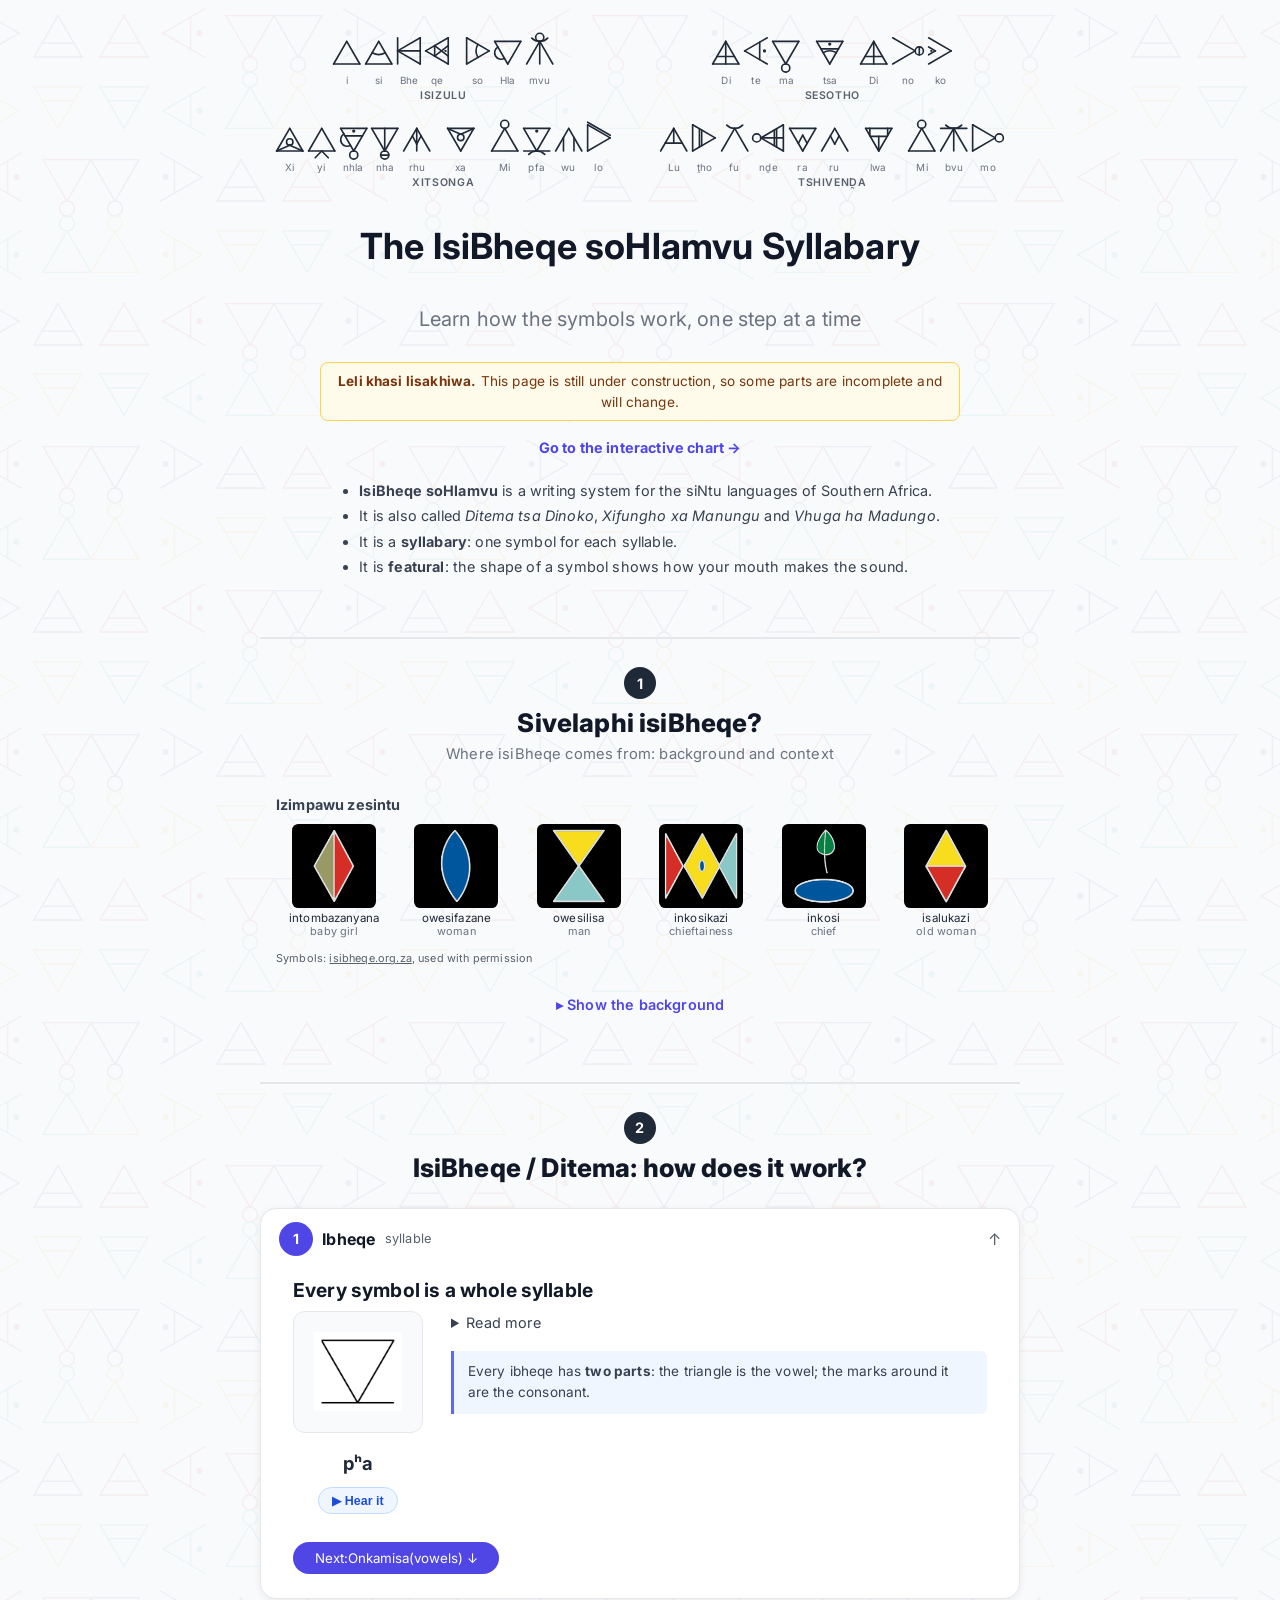
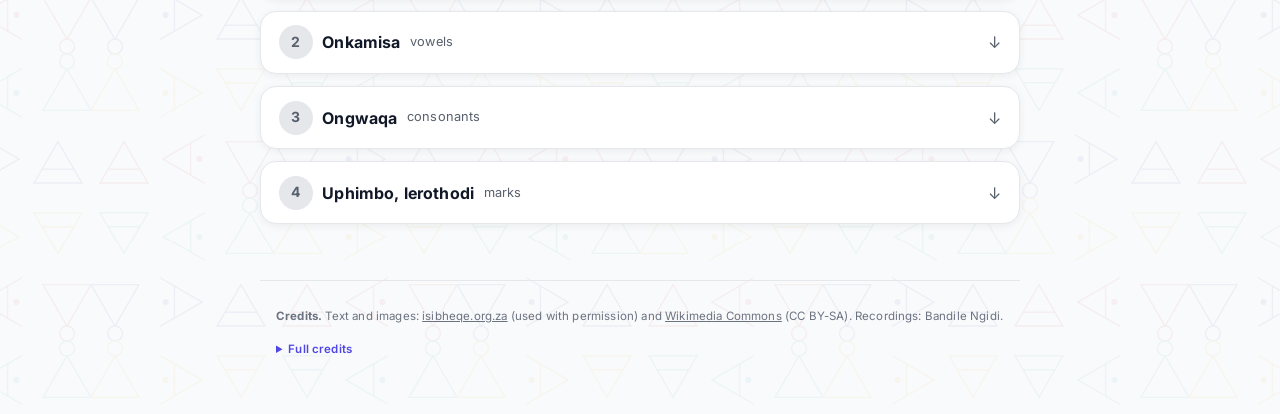
==== commit fdf8f814: "Release prep: credits, no-recording label, contrast, README Bandile's 1.0 choices (14 Nov): - Ship i" ====
--- a/index.html
+++ b/index.html
@@ -47,7 +47,7 @@
   <div class="izimpawu">
                           <p class="izimpawu-head"><strong lang="zu">Izimpawu zesintu</strong></p>
                           <div class="izimpawu-grid"><figure><img src="images/izimpawu-intombazanyana.png" alt="intombazanyana: baby girl" loading="lazy"><figcaption><span lang="zu">intombazanyana</span><small>baby girl</small></figcaption></figure><figure><img src="images/izimpawu-owesifazane.png" alt="owesifazane: woman" loading="lazy"><figcaption><span lang="zu">owesifazane</span><small>woman</small></figcaption></figure><figure><img src="images/izimpawu-owesilisa.png" alt="owesilisa: man" loading="lazy"><figcaption><span lang="zu">owesilisa</span><small>man</small></figcaption></figure><figure><img src="images/izimpawu-inkosikazi.png" alt="inkosikazi: chieftainess" loading="lazy"><figcaption><span lang="zu">inkosikazi</span><small>chieftainess</small></figcaption></figure><figure><img src="images/izimpawu-inkosi.png" alt="inkosi: chief" loading="lazy"><figcaption><span lang="zu">inkosi</span><small>chief</small></figcaption></figure><figure><img src="images/izimpawu-isalukazi.png" alt="isalukazi: old woman" loading="lazy"><figcaption><span lang="zu">isalukazi</span><small>old woman</small></figcaption></figure></div>
-                          <p class="fig-credit">Symbols: <a href="https://isibheqe.org.za" target="_blank" rel="noopener">isibheqe.org.za</a> (by Taurai Mtake), used with permission</p><!-- TODO: confirm the artist's name with Bandile -->
+                          <p class="fig-credit">Symbols: <a href="https://isibheqe.org.za" target="_blank" rel="noopener">isibheqe.org.za</a>, used with permission</p><!-- TODO: confirm the artist's name with Bandile -->
                         </div>
   <details class="bg-details">
     <summary>Show the background</summary>
@@ -307,12 +307,12 @@
       </div>
       <div class="lblock">
         <h4 class="lb-head"><span lang="zu">Indlela</span> manner: how the air moves</h4>
-        <p><strong>Stops</strong> (plosives): you stop the air, then let it go. <em>Pha</em>, <em>tha</em> and <em>kha</em> are all stops.</p><!-- TODO: siNtu term -->
-        <p><strong>Fricatives</strong>: you bring parts of your mouth close, so the air rubs through. <em>Fricative</em> comes from <em>friction</em>.</p><!-- TODO: siNtu term -->
+        <p><em lang="zu">Omvinjwa</em> <strong>stops</strong> (plosives): you stop the air, then let it go. <em>Pha</em>, <em>tha</em> and <em>kha</em> are all stops.</p>
+        <p><em lang="zu">Omfuthwa</em> <strong>fricatives</strong>: you bring parts of your mouth close, so the air rubs through. <em>Fricative</em> comes from <em>friction</em>.</p>
         <div class="lg-row"><button type="button" class="lg" data-play="audio/cues/Voiceless_labiodental_fricative_a.mp3" aria-label="Hear fa"><svg viewBox="42.0 46.1 96.0 173.6" style="height:4.98rem" aria-hidden="true"><g><g fill="none" stroke="currentColor" stroke-width="3.2" stroke-linecap="round" stroke-linejoin="round"><line x1="130" y1="74.71428571428572" x2="90" y2="143.71428571428572"/><line x1="90" y1="143.71428571428572" x2="50" y2="74.71428571428572"/><line x1="130" y1="74.71428571428572" x2="50" y2="74.71428571428572"/><path d="M 114.39518395093589 153.81910176334983 A 34.5 34.5 0 0 0 65.60481604906411 153.81910176334983"/></g></g></svg><span>fa &#9654;</span></button><button type="button" class="lg" data-play="audio/cues/Voiceless_alveolar_fricative_a.mp3" aria-label="Hear sa"><svg viewBox="42.0 46.1 96.0 173.6" style="height:4.98rem" aria-hidden="true"><g><g fill="none" stroke="currentColor" stroke-width="3.2" stroke-linecap="round" stroke-linejoin="round"><line x1="130" y1="74.71428571428572" x2="90" y2="143.71428571428572"/><line x1="90" y1="143.71428571428572" x2="50" y2="74.71428571428572"/><line x1="130" y1="74.71428571428572" x2="50" y2="74.71428571428572"/><path d="M 110 109.07326956290818 A 40 40 0 0 0 69.99999999999999 109.0732695629082"/></g></g></svg><span>sa &#9654;</span></button><button type="button" class="lg" data-play="audio/cues/Voiceless_post-alveolar_fricative_a.mp3" aria-label="Hear sha"><svg viewBox="42.0 46.1 96.0 173.6" style="height:4.98rem" aria-hidden="true"><g><g fill="none" stroke="currentColor" stroke-width="3.2" stroke-linecap="round" stroke-linejoin="round"><line x1="130" y1="74.71428571428572" x2="90" y2="143.71428571428572"/><line x1="90" y1="143.71428571428572" x2="50" y2="74.71428571428572"/><line x1="130" y1="74.71428571428572" x2="50" y2="74.71428571428572"/><circle cx="90" cy="102.31428571428572" r="9.857142857142858" fill="none"/><line x1="130" y1="74.71428571428572" x2="90" y2="92.536"/><line x1="90" y1="92.536" x2="50" y2="74.71428571428572"/></g></g></svg><span>sha &#9654;</span></button><button type="button" class="lg" data-play="audio/cues/Voiceless_velar_fricative_a.mp3" aria-label="Hear rha"><svg viewBox="42.0 46.1 96.0 173.6" style="height:4.98rem" aria-hidden="true"><g><g fill="none" stroke="currentColor" stroke-width="3.2" stroke-linecap="round" stroke-linejoin="round"><line x1="130" y1="74.71428571428572" x2="90" y2="143.71428571428572"/><line x1="90" y1="143.71428571428572" x2="50" y2="74.71428571428572"/><line x1="130" y1="74.71428571428572" x2="50" y2="74.71428571428572"/><path d="M 68.4 74.71428571428572 A 21.6 21.6 0 0 0 111.6 74.71428571428572"/></g></g></svg><span>rha &#9654;</span><small><i>ga</i> in Setswana</small></button><button type="button" class="lg" data-play="audio/cues/Voiceless_lateral_fricative_a.mp3" aria-label="Hear hla"><svg viewBox="42.0 46.1 96.0 173.6" style="height:4.98rem" aria-hidden="true"><g><g fill="none" stroke="currentColor" stroke-width="3.2" stroke-linecap="round" stroke-linejoin="round"><line x1="130" y1="74.71428571428572" x2="90" y2="143.71428571428572"/><line x1="90" y1="143.71428571428572" x2="50" y2="74.71428571428572"/><line x1="130" y1="74.71428571428572" x2="50" y2="74.71428571428572"/><path d="M 60.00000000000001 91.89377763859694 A 20 20 0 1 0 80 126.5347937899745"/></g></g></svg><span>hla &#9654;</span></button></div>
-        <p><strong>Affricates</strong>: a stop and a fricative together.</p><!-- TODO: siNtu term -->
+        <p><em lang="zu">Omfuthwambhanqwa</em> <strong>affricates</strong>: a stop and a fricative together.</p>
         <div class="lg-row"><button type="button" class="lg" data-play="audio/cues/Ejective_labiodental_affricate_a.mp3" aria-label="Hear pfa"><svg viewBox="42.0 67.7 96.0 152.0" style="height:4.36rem" aria-hidden="true"><g><g fill="none" stroke="currentColor" stroke-width="3.2" stroke-linecap="round" stroke-linejoin="round"><line x1="130" y1="74.71428571428572" x2="90" y2="143.71428571428572"/><line x1="90" y1="143.71428571428572" x2="50" y2="74.71428571428572"/><line x1="130" y1="74.71428571428572" x2="50" y2="74.71428571428572"/><line x1="50" y1="143.71428571428572" x2="130" y2="143.71428571428572"/><path d="M 114.39518395093589 153.81910176334983 A 34.5 34.5 0 0 0 65.60481604906411 153.81910176334983"/><circle cx="90" cy="82.99428571428572" r="5" fill="currentColor" stroke="none"/></g></g></svg><span>pfa &#9654;</span><small><i>Pfarelo</i>, forgiveness</small></button><button type="button" class="lg" data-play="audio/cues/Ejective_alveolar_affricate_a.mp3" aria-label="Hear tsa"><svg viewBox="42.0 67.7 96.0 152.0" style="height:4.36rem" aria-hidden="true"><g><g fill="none" stroke="currentColor" stroke-width="3.2" stroke-linecap="round" stroke-linejoin="round"><line x1="130" y1="74.71428571428572" x2="90" y2="143.71428571428572"/><line x1="90" y1="143.71428571428572" x2="50" y2="74.71428571428572"/><line x1="130" y1="74.71428571428572" x2="50" y2="74.71428571428572"/><line x1="116.66666666666667" y1="97.71428571428572" x2="63.33333333333333" y2="97.71428571428572"/><path d="M 110 109.07326956290818 A 40 40 0 0 0 69.99999999999999 109.0732695629082"/><circle cx="90" cy="82.99428571428572" r="5" fill="currentColor" stroke="none"/></g></g></svg><span>tsa &#9654;</span><small><i>Tsepang</i></small></button></div>
-        <p><strong>Nasals</strong>: the air goes out through your nose.</p><!-- TODO: siNtu term -->
+        <p><em lang="zu">Omankankeni</em> <strong>nasals</strong>: the air goes out through your nose.</p>
         <div class="lg-row"><button type="button" class="lg" data-play="audio/cues/Voiced_bilabial_nasal_a.mp3" aria-label="Hear ma"><svg viewBox="42.0 67.7 96.0 107.8" style="height:3.09rem" aria-hidden="true"><g><g fill="none" stroke="currentColor" stroke-width="3.2" stroke-linecap="round" stroke-linejoin="round"><line x1="130" y1="74.71428571428572" x2="90" y2="143.71428571428572"/><line x1="90" y1="143.71428571428572" x2="50" y2="74.71428571428572"/><line x1="130" y1="74.71428571428572" x2="50" y2="74.71428571428572"/><circle cx="90" cy="156.13428571428574" r="12.42" fill="none"/></g></g></svg><span>ma &#9654;</span><small>lips closed</small></button><button type="button" class="lg" data-play="audio/cues/Voiced_alveolar_nasal_a.mp3" aria-label="Hear na"><svg viewBox="42.0 67.7 96.0 107.8" style="height:3.09rem" aria-hidden="true"><g><g fill="none" stroke="currentColor" stroke-width="3.2" stroke-linecap="round" stroke-linejoin="round"><line x1="130" y1="74.71428571428572" x2="90" y2="143.71428571428572"/><line x1="90" y1="143.71428571428572" x2="50" y2="74.71428571428572"/><line x1="130" y1="74.71428571428572" x2="50" y2="74.71428571428572"/><circle cx="90" cy="156.13428571428574" r="12.42" fill="none"/><line x1="102.42" y1="156.13428571428574" x2="77.58" y2="156.13428571428574"/></g></g></svg><span>na &#9654;</span><small>tongue on the gums</small></button></div>
         <p class="lb-note">Clicks, taps and the other manners are in the chart.</p>
       </div>
@@ -330,7 +330,7 @@
             <tr><th><span lang="zu">Ondebembili</span><small>lips</small></th><th><span lang="zu">Ondebezinyo</span><small>lip, teeth</small></th><th><span lang="zu">Onsinini</span><small>tooth ridge</small></th><th><span lang="zu">Omalakeni</span><span class="mc-st" lang="st">mahanana a bonojwana</span><small>back of mouth</small></th><th><span lang="zu">Ohlangothi</span><span class="mc-st" lang="st">lehlakore</span><small>side of tongue</small></th></tr>
           </thead>
           <tbody>
-            <tr><th class="mc-row"><span lang="zu">Omadubula /<br>omvinjwa</span><span class="mc-st" lang="st">dikgitli</span><small><b>plosives</b>: once-off</small></th><td><button class="mc-cell" onclick="new Audio('audio/cues/Aspirated_bilabial_plosive_a.mp3').play()" aria-label="Hear pha"><img src="images/Aspirated_bilabial_plosive.png" alt="pha"><b>pha</b></button></td><td class="mc-empty"></td><td><button class="mc-cell" onclick="new Audio('audio/cues/Aspirated_alveolar_plosive_a.mp3').play()" aria-label="Hear tha"><img src="images/Aspirated_alveolar_plosive.png" alt="tha"><b>tha</b></button></td><td><button class="mc-cell" onclick="new Audio('audio/cues/Aspirated_velar_plosive_a.mp3').play()" aria-label="Hear kha"><img src="images/Aspirated_velar_plosive.png" alt="kha"><b>kha</b></button></td><td class="mc-empty"></td></tr>
+            <tr><th class="mc-row"><span lang="zu">Omvinjwa</span><span class="mc-st" lang="st">dikgitli</span><small><b>plosives</b>: once-off</small></th><td><button class="mc-cell" onclick="new Audio('audio/cues/Aspirated_bilabial_plosive_a.mp3').play()" aria-label="Hear pha"><img src="images/Aspirated_bilabial_plosive.png" alt="pha"><b>pha</b></button></td><td class="mc-empty"></td><td><button class="mc-cell" onclick="new Audio('audio/cues/Aspirated_alveolar_plosive_a.mp3').play()" aria-label="Hear tha"><img src="images/Aspirated_alveolar_plosive.png" alt="tha"><b>tha</b></button></td><td><button class="mc-cell" onclick="new Audio('audio/cues/Aspirated_velar_plosive_a.mp3').play()" aria-label="Hear kha"><img src="images/Aspirated_velar_plosive.png" alt="kha"><b>kha</b></button></td><td class="mc-empty"></td></tr>
             <tr><th class="mc-row"><span lang="zu">Omfuthwa</span><span class="mc-st" lang="st">dihohli</span><small><b>fricatives</b>: continuous</small></th><td class="mc-empty"></td><td><button class="mc-cell" onclick="new Audio('audio/cues/Voiceless_labiodental_fricative_a.mp3').play()" aria-label="Hear fa"><img src="images/Voiceless_labiodental_fricative.png" alt="fa"><b>fa</b></button></td><td><button class="mc-cell" onclick="new Audio('audio/cues/Voiceless_alveolar_fricative_a.mp3').play()" aria-label="Hear sa"><img src="images/Voiceless_alveolar_fricative.png" alt="sa"><b>sa</b></button></td><td><button class="mc-cell" onclick="new Audio('audio/cues/Voiceless_velar_fricative_a.mp3').play()" aria-label="Hear rha/ga"><img src="images/Voiceless_velar_fricative.png" alt="rha/ga"><b>rha/ga</b></button></td><td><button class="mc-cell" onclick="new Audio('audio/cues/Voiceless_lateral_fricative_a.mp3').play()" aria-label="Hear hla"><img src="images/Voiceless_lateral_fricative.png" alt="hla"><b>hla</b></button></td></tr>
           </tbody>
         </table></div>
@@ -482,7 +482,7 @@
 <footer class="page-credits">
   <p><strong>Credits.</strong> Text and images: <a href="https://isibheqe.org.za" target="_blank" rel="noopener">isibheqe.org.za</a> (used with permission) and <a href="https://commons.wikimedia.org/" target="_blank" rel="noopener">Wikimedia Commons</a> (CC BY-SA). Recordings: Bandile Ngidi.</p>
   <details class="credits-more"><summary>Full credits</summary>
-  <p>Text, the vowel diagram, the isiBheqe explainer image and the <em>izimpawu</em> symbols come from <a href="https://isibheqe.org.za" target="_blank" rel="noopener">isibheqe.org.za</a>, © Isibheqe Sohlamvu / Ditema tsa Dinoko, used with permission. From <a href="https://commons.wikimedia.org/" target="_blank" rel="noopener">Wikimedia Commons</a>: the head diagram in step 2, the consonant shapes graphic in step 3 by Pule kaJanolintshi and Francis Burger (CC BY-SA 4.0), and the three mark diagrams in step 4 by Lucas (Chromarrays, CC0). Recordings: Bandile Ngidi.</p>
+  <p>Text, the vowel diagram, the isiBheqe explainer image and the <em>izimpawu</em> symbols come from <a href="https://isibheqe.org.za" target="_blank" rel="noopener">isibheqe.org.za</a>, © Isibheqe Sohlamvu / Ditema tsa Dinoko, used with permission. The chart's symbols are drawn in the isibheqe.org.za demo shapes; a redraw in the new keyboard and font shapes is planned. The extract in "Show the background" is abridged from two texts on isibheqe.org.za. From <a href="https://commons.wikimedia.org/" target="_blank" rel="noopener">Wikimedia Commons</a>: the head diagram in step 2, the consonant shapes graphic in step 3 by Pule kaJanolintshi and Francis Burger (CC BY-SA 4.0), and the three mark diagrams in step 4 by Lucas (Chromarrays, CC0). Recordings: Bandile Ngidi.</p>
   </details>
 </footer>
 
--- a/site.css
+++ b/site.css
@@ -113,7 +113,7 @@
         font-weight: 700;
         text-transform: uppercase;
         letter-spacing: 0.09em;
-        color: #9ca3af;
+        color:#57606c;
         text-align: center;
         margin-bottom: 0.5rem;
     }
@@ -139,11 +139,11 @@
         -webkit-tap-highlight-color: transparent;
     }
     .chip-place.on   { background: #dbeafe; border-color: #3b82f6; color: #1d4ed8; }
-    .chip-place.off  { background: #f3f4f6; border-color: #e5e7eb; color: #9ca3af; }
+    .chip-place.off  { background: #f3f4f6; border-color: #e5e7eb; color:#57606c; }
     .chip-manner.on  { background: #d1fae5; border-color: #10b981; color: #065f46; }
-    .chip-manner.off { background: #f3f4f6; border-color: #e5e7eb; color: #9ca3af; }
+    .chip-manner.off { background: #f3f4f6; border-color: #e5e7eb; color:#57606c; }
     .chip-voice.on   { background: #fffbeb; border-color: #f59e0b; color: #92400e; }
-    .chip-voice.off  { background: #f3f4f6; border-color: #e5e7eb; color: #9ca3af; }
+    .chip-voice.off  { background: #f3f4f6; border-color: #e5e7eb; color:#57606c; }
     .chip-preset {
         background: #1f2937; border-color: #1f2937; color: #fff;
         font-size: 0.75rem; padding: 0.3rem 1rem;
@@ -246,14 +246,14 @@
   width: 34px; height: 34px;
   border-radius: 50%;
   background: #e5e7eb;
-  color: #9ca3af;
+  color:#57606c;
   display: flex; align-items: center; justify-content: center;
   font-weight: 700; font-size: 0.875rem;
   transition: background 0.2s, color 0.2s;
 }
 .wt-step-label {
   font-size: 0.72rem; font-weight: 600;
-  color: #9ca3af; white-space: nowrap;
+  color:#57606c; white-space: nowrap;
   transition: color 0.2s;
 }
 .wt-panel {
@@ -268,7 +268,7 @@
 .wt-lines { list-style: disc; padding-left: 1.2rem; margin: 0 0 0.75rem; font-size: 0.9rem; color: #374151; line-height: 1.6; }
 .wt-lines li { margin: 0.15rem 0; }
 .top-lines { display: inline-block; text-align: left; margin: 0 auto; }
-.wt-step-gloss { font-size: 0.65rem; color: #9ca3af; white-space: nowrap; margin-top: -0.2rem; }
+.wt-step-gloss { font-size: 0.65rem; color:#57606c; white-space: nowrap; margin-top: -0.2rem; }
 .wt-section-gloss { font-weight: 500; text-transform: none; letter-spacing: 0; color: #6b7280; margin-left: 0.4rem; }
 .heads-fig { margin: 0 0 1rem; text-align: center; }
 .heads-fig img { max-width: 360px; width: 100%; height: auto; display: inline-block; }
@@ -297,7 +297,7 @@
 .word-card.mk-hit { border-color: #4f46e5; box-shadow: 0 0 0 3px #e0e7ff; }
 .word-card.mk-dim { opacity: 0.4; }
 .word-card { transition: opacity .2s, box-shadow .2s, border-color .2s; }
-.mk-credit { display: block; font-size: 0.68rem; color: #9ca3af; margin-bottom: 0.3rem; }
+.mk-credit { display: block; font-size: 0.68rem; color:#57606c; margin-bottom: 0.3rem; }
 .mk-credit a { color: inherit; }
 .hero-line { font-size: 1.35rem; font-weight: 700; color: #1f2937; text-align: center; margin: 1.2rem 0 1.6rem; line-height: 1.3; }
 .hero-sub { font-size: 0.92rem; color: #374151; text-align: center; margin: 0 0 0.6rem; }
@@ -340,7 +340,7 @@
 .mini-tbl .mc-row { background: #f8f9ff; color: #374151; text-align: left; font-size: 0.72rem; }
 .mini-tbl .mc-row small { color: #6b7280; opacity: 1; }
 .mc-st { display: block; font-weight: 400; font-size: 0.9em; }
-.mini-tbl thead .mc-st { color: #ccfbf1; }
+.mini-tbl thead .mc-st { color: #f0fdfa; opacity: 1; }
 .mc-cell { background: none; border: 0; padding: 0; cursor: pointer; display: flex; flex-direction: column; align-items: center; width: 100%; }
 .mc-cell img { width: 36px; height: 36px; object-fit: contain; }
 .mc-cell b { font-size: 0.75rem; color: #1f2937; }
@@ -367,7 +367,7 @@
 .ntu-fig img { width: 100%; height: auto; border-radius: 0.4rem; background: #000; }
 .ntu-fig figcaption { font-size: 0.72rem; color: #6b7280; margin-top: 0.25rem; }
 .ntu-fig a { color: inherit; text-decoration: underline; }
-.fig-credit { font-size: 0.68rem; color: #9ca3af; }
+.fig-credit { font-size: 0.68rem; color:#57606c; }
 .fig-credit a { color: inherit; text-decoration: underline; }
 .heads-fig figcaption { font-size: 0.75rem; color: #6b7280; margin-top: 0.25rem; }
 .wt-heading    { font-size: 1.2rem; font-weight: 700; color: #111827; margin: 0 0 0.2rem; }
@@ -413,7 +413,7 @@
 .vowel-card.vc-openmid { border-color: #fed7aa; background: #fff7ed; }
 .vowel-syms  { font-size: 1.2rem; font-weight: 700; color: #1f2937; line-height: 1; margin: 0.35rem 0 0.2rem; }
 .vowel-lbl   { font-size: 0.68rem; color: #6b7280; font-weight: 600; }
-.vowel-eg    { font-size: 0.68rem; color: #9ca3af; font-style: italic; margin-top: 0.15rem; }
+.vowel-eg    { font-size: 0.68rem; color:#57606c; font-style: italic; margin-top: 0.15rem; }
 .manner-grid {
   display: grid;
   grid-template-columns: 1fr 1fr;
@@ -427,7 +427,7 @@
 }
 .manner-icon { font-size: 1.4rem; flex: 0 0 auto; }
 .manner-name { font-weight: 700; font-size: 0.85rem; color: #1f2937; }
-.manner-tech { font-size: 0.7rem; color: #9ca3af; font-style: italic; }
+.manner-tech { font-size: 0.7rem; color:#57606c; font-style: italic; }
 .manner-eg   { font-size: 0.78rem; color: #4b5563; margin-top: 0.15rem; }
 .wt-section-label {
   font-size: 0.72rem; font-weight: 700;
@@ -506,7 +506,7 @@
 .sn-syl { display:inline-flex; flex-direction:column; align-items:center; }
 .sn-syl svg { height:2.6rem; width:auto; display:block; overflow:visible; stroke-width:5; }
 .sn-syl span { font-size:0.62rem; color:#6b7280; line-height:1.1; margin-top:0.1rem; }
-.sn figcaption { font-size:0.66rem; font-weight:600; letter-spacing:0.06em; text-transform:uppercase; color:#9ca3af; margin-top:0.25rem; }
+.sn figcaption { font-size:0.66rem; font-weight:600; letter-spacing:0.06em; text-transform:uppercase; color:#57606c; margin-top:0.25rem; }
 @media (max-width:640px){ .sn-syl svg { height:2.1rem; } .script-names { gap:0.8rem 1.4rem; } }
 /* Voiced columns: a faint warm shade (6 Nov) */
 .chart-tbl td.cc.vd { background:#fffbeb; }
@@ -520,6 +520,8 @@
   border:1.5px solid #c7d2fe; background:#eef2ff; border-radius:0.6rem; padding:0.3rem; cursor:pointer; }
 .cc-glyph img { width:48px; height:48px; object-fit:contain; display:block; }
 .cc-glyph.mute { border-color:#e5e7eb; background:transparent; cursor:default; }
+.cc-glyph.mute { flex-direction:column; }
+.cc-norec { display:block; font-size:0.68rem; color:#6b7280; line-height:1.2; margin-top:2px; }
 .cc-glyph.playing, .cc-word.playing { background:#d1fae5; border-color:#10b981; }
 .cc-main { font-size:1.05rem; font-weight:700; color:#1f2937; line-height:1.2; }
 .cc-ipa { font-size:0.74rem; color:#6b7280; font-family:'Charis SIL','Doulos SIL','Gentium Plus','Noto Serif',Georgia,serif; }
@@ -530,7 +532,7 @@
 .chart-tbl thead tr:nth-child(2) span.st-term[lang=st] { color:#0f766e; font-size:0.62rem; line-height:1.2; }
 .chart-tbl thead tr:nth-child(2) span.zu-term { display:block; }
 .cc-noimg { display:inline-flex; align-items:center; justify-content:center; width:52px; height:52px; border:1.5px dashed #c7d2fe; border-radius:0.5rem; color:#6b7280; font-size:0.85rem; }
-.en-gloss { font-weight:400; opacity:0.75; font-size:0.85em; }
+.en-gloss { font-weight:400; font-size:0.85em; }
 .rh-plain { display:block; font-size:0.7rem; font-weight:400; color:#6b7280; margin-top:0.1rem; }
 .row-new > * { animation: rowIn 0.6s ease-out; }
 @keyframes rowIn { from { background:#fef9c3; } }
@@ -560,12 +562,12 @@
   background:rgba(255,255,255,0.15); color:#fff; font-size:1.6rem; line-height:1; cursor:pointer; }
 .pl-btn:active { background:rgba(255,255,255,0.35); }
 .cc-sp { display:block; font-size:0.74rem; color:#4b5563; line-height:1.3; }
-.cc-sp i { font-style:normal; font-size:0.62rem; color:#9ca3af; letter-spacing:0.03em; }
+.cc-sp i { font-style:normal; font-size:0.62rem; color:#57606c; letter-spacing:0.03em; }
 .cc-word { display:block; width:100%; margin-top:0.15rem; padding:0.25rem 0.3rem; border:1px solid #e5e7eb; border-radius:0.5rem;
   background:#f9fafb; font:inherit; font-size:0.8rem; color:#1f2937; text-align:center; line-height:1.3; }
 button.cc-word { cursor:pointer; border-color:#bfdbfe; background:#eff6ff; min-height:44px; }
 .cc-word b { color:#4338ca; font-weight:800; text-decoration:underline; text-underline-offset:2px; }
-.cc-gloss { display:block; font-size:0.66rem; color:#6b7280; font-weight:400; }
+.cc-gloss { display:block; font-size:0.66rem; color:#57606c; font-weight:400; }
 @media (max-width:640px){ .chart-tbl td.cc { min-width:104px; } .cc-glyph img { width:40px; height:40px; } }
 
 /* Link between the two pages (10 Nov) */
@@ -594,7 +596,7 @@
 .lp { display: flex; align-items: center; justify-content: center; gap: 0.3rem; }
 .lp .lg { min-width: 3.3rem; padding: 0.35rem 0.3rem; }
 .lp { gap: 0.15rem; }
-.lp-arrow { color: #9ca3af; font-size: 1.1rem; }
+.lp-arrow { color:#57606c; font-size: 1.1rem; }
 .lw-grid { display: grid; gap: 0.6rem; margin: 0.5rem 0; }
 .lw-pair { display: flex; align-items: center; justify-content: center; gap: 0.5rem; }
 @media (max-width: 480px){ .lw-pair { flex-direction: column; gap: 0.15rem; } .lw-pair .lp-arrow { transform: rotate(90deg); } }
@@ -609,7 +611,7 @@
 .wt-fold { background:#fff; border:1px solid #e5e7eb; border-radius:1rem; box-shadow:0 2px 8px rgba(0,0,0,0.06); margin-bottom:0.75rem; scroll-margin-top:0.75rem; }
 .wt-fold > summary { list-style:none; display:flex; align-items:center; gap:0.6rem; padding:0.85rem 1.1rem; cursor:pointer; }
 .wt-fold > summary::-webkit-details-marker { display:none; }
-.wt-fold > summary::after { content:"\2193"; margin-left:auto; color:#9ca3af; }
+.wt-fold > summary::after { content:"\2193"; margin-left:auto; color:#57606c; }
 .wt-fold[open] > summary::after { content:"\2191"; }
 .wt-fold > summary .wt-step-num { flex-shrink:0; }
 .wt-fold > summary .wt-step-label { font-size:1rem; font-weight:700; color:#111827; white-space:normal; }
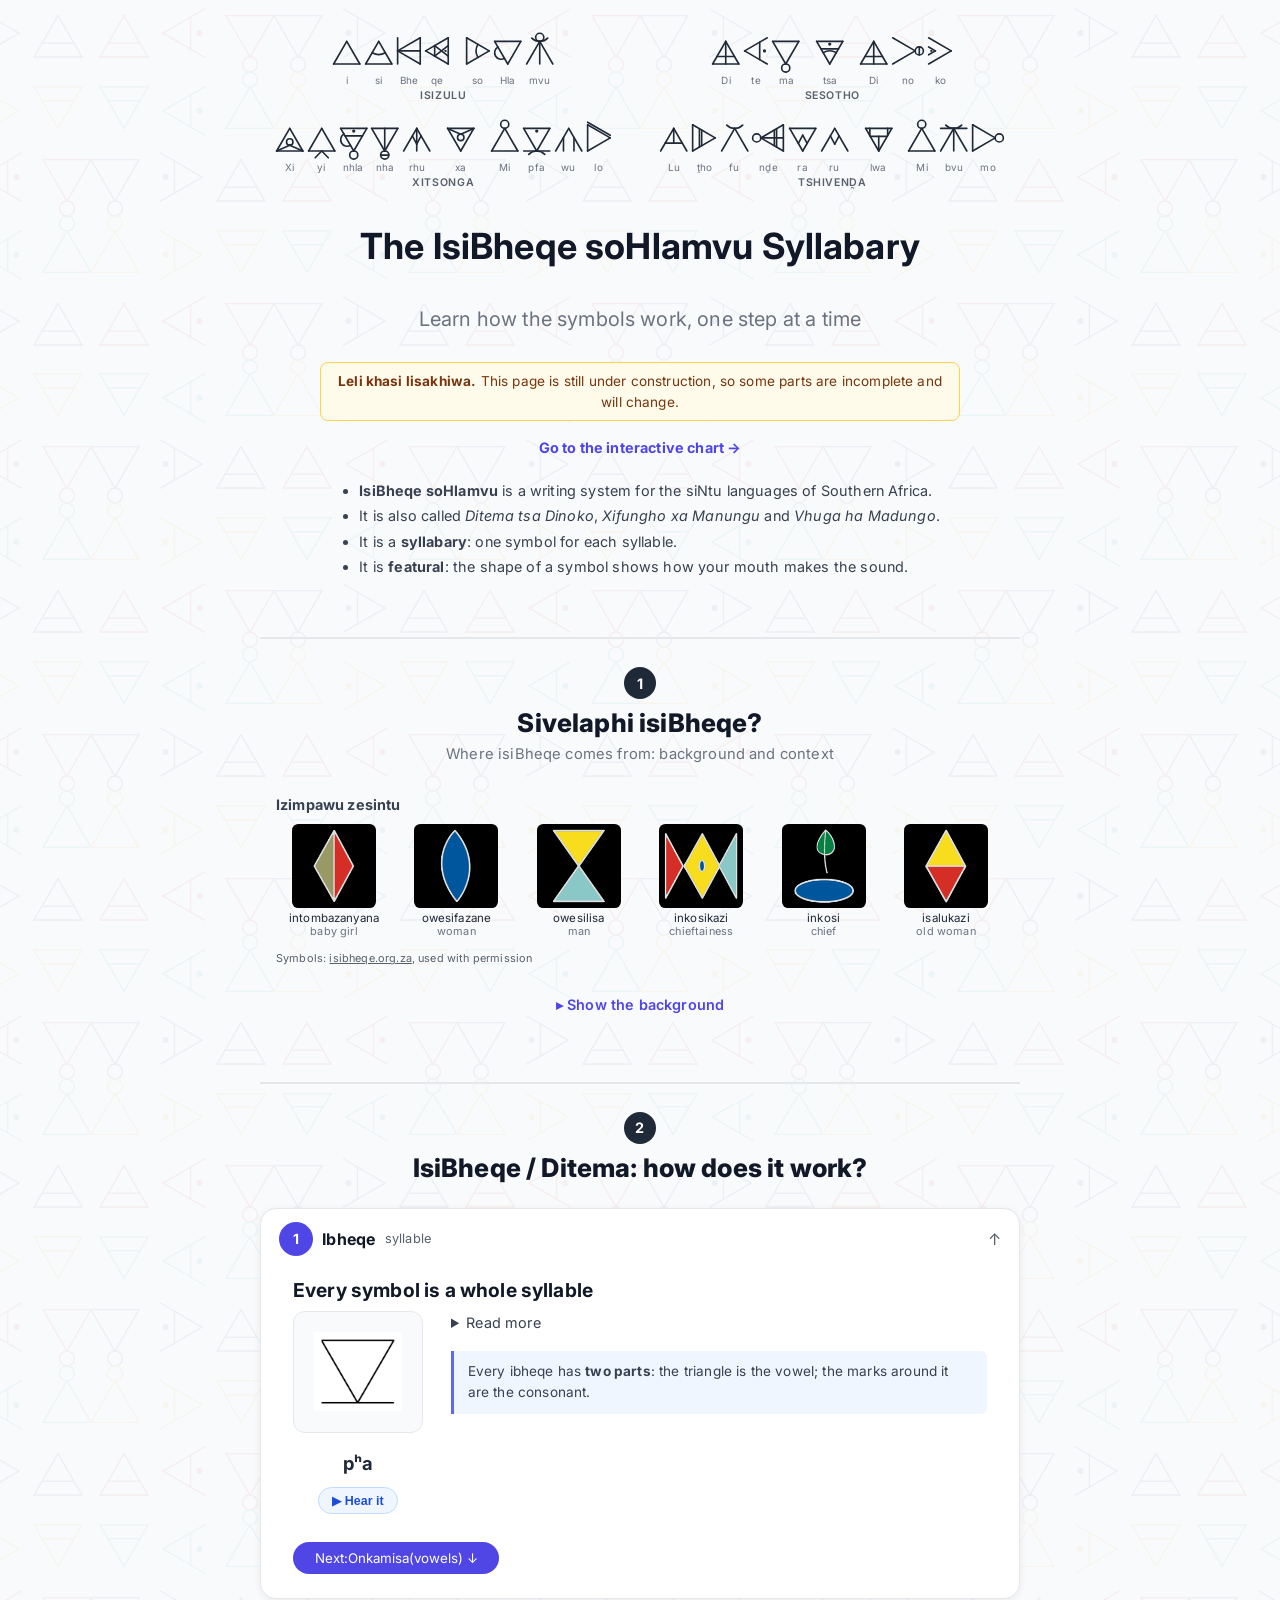
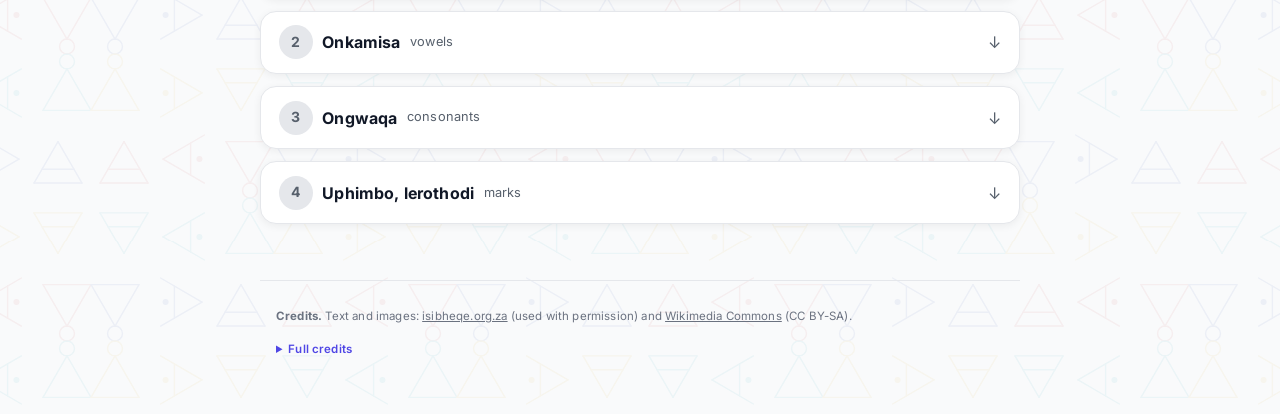
==== commit ed3f6303: "Recordings: no name in the credits (Bandile's request, 14 Nov) Co-Authored-By: Claude Opus 5.5 <nore" ====
--- a/index.html
+++ b/index.html
@@ -480,9 +480,9 @@
 </script>
  <!-- CONSONANTS CHART -->
 <footer class="page-credits">
-  <p><strong>Credits.</strong> Text and images: <a href="https://isibheqe.org.za" target="_blank" rel="noopener">isibheqe.org.za</a> (used with permission) and <a href="https://commons.wikimedia.org/" target="_blank" rel="noopener">Wikimedia Commons</a> (CC BY-SA). Recordings: Bandile Ngidi.</p>
+  <p><strong>Credits.</strong> Text and images: <a href="https://isibheqe.org.za" target="_blank" rel="noopener">isibheqe.org.za</a> (used with permission) and <a href="https://commons.wikimedia.org/" target="_blank" rel="noopener">Wikimedia Commons</a> (CC BY-SA).</p>
   <details class="credits-more"><summary>Full credits</summary>
-  <p>Text, the vowel diagram, the isiBheqe explainer image and the <em>izimpawu</em> symbols come from <a href="https://isibheqe.org.za" target="_blank" rel="noopener">isibheqe.org.za</a>, © Isibheqe Sohlamvu / Ditema tsa Dinoko, used with permission. The chart's symbols are drawn in the isibheqe.org.za demo shapes; a redraw in the new keyboard and font shapes is planned. The extract in "Show the background" is abridged from two texts on isibheqe.org.za. From <a href="https://commons.wikimedia.org/" target="_blank" rel="noopener">Wikimedia Commons</a>: the head diagram in step 2, the consonant shapes graphic in step 3 by Pule kaJanolintshi and Francis Burger (CC BY-SA 4.0), and the three mark diagrams in step 4 by Lucas (Chromarrays, CC0). Recordings: Bandile Ngidi.</p>
+  <p>Text, the vowel diagram, the isiBheqe explainer image and the <em>izimpawu</em> symbols come from <a href="https://isibheqe.org.za" target="_blank" rel="noopener">isibheqe.org.za</a>, © Isibheqe Sohlamvu / Ditema tsa Dinoko, used with permission. The chart's symbols are drawn in the isibheqe.org.za demo shapes; a redraw in the new keyboard and font shapes is planned. The extract in "Show the background" is abridged from two texts on isibheqe.org.za. From <a href="https://commons.wikimedia.org/" target="_blank" rel="noopener">Wikimedia Commons</a>: the head diagram in step 2, the consonant shapes graphic in step 3 by Pule kaJanolintshi and Francis Burger (CC BY-SA 4.0), and the three mark diagrams in step 4 by Lucas (Chromarrays, CC0).</p>
   </details>
 </footer>
 
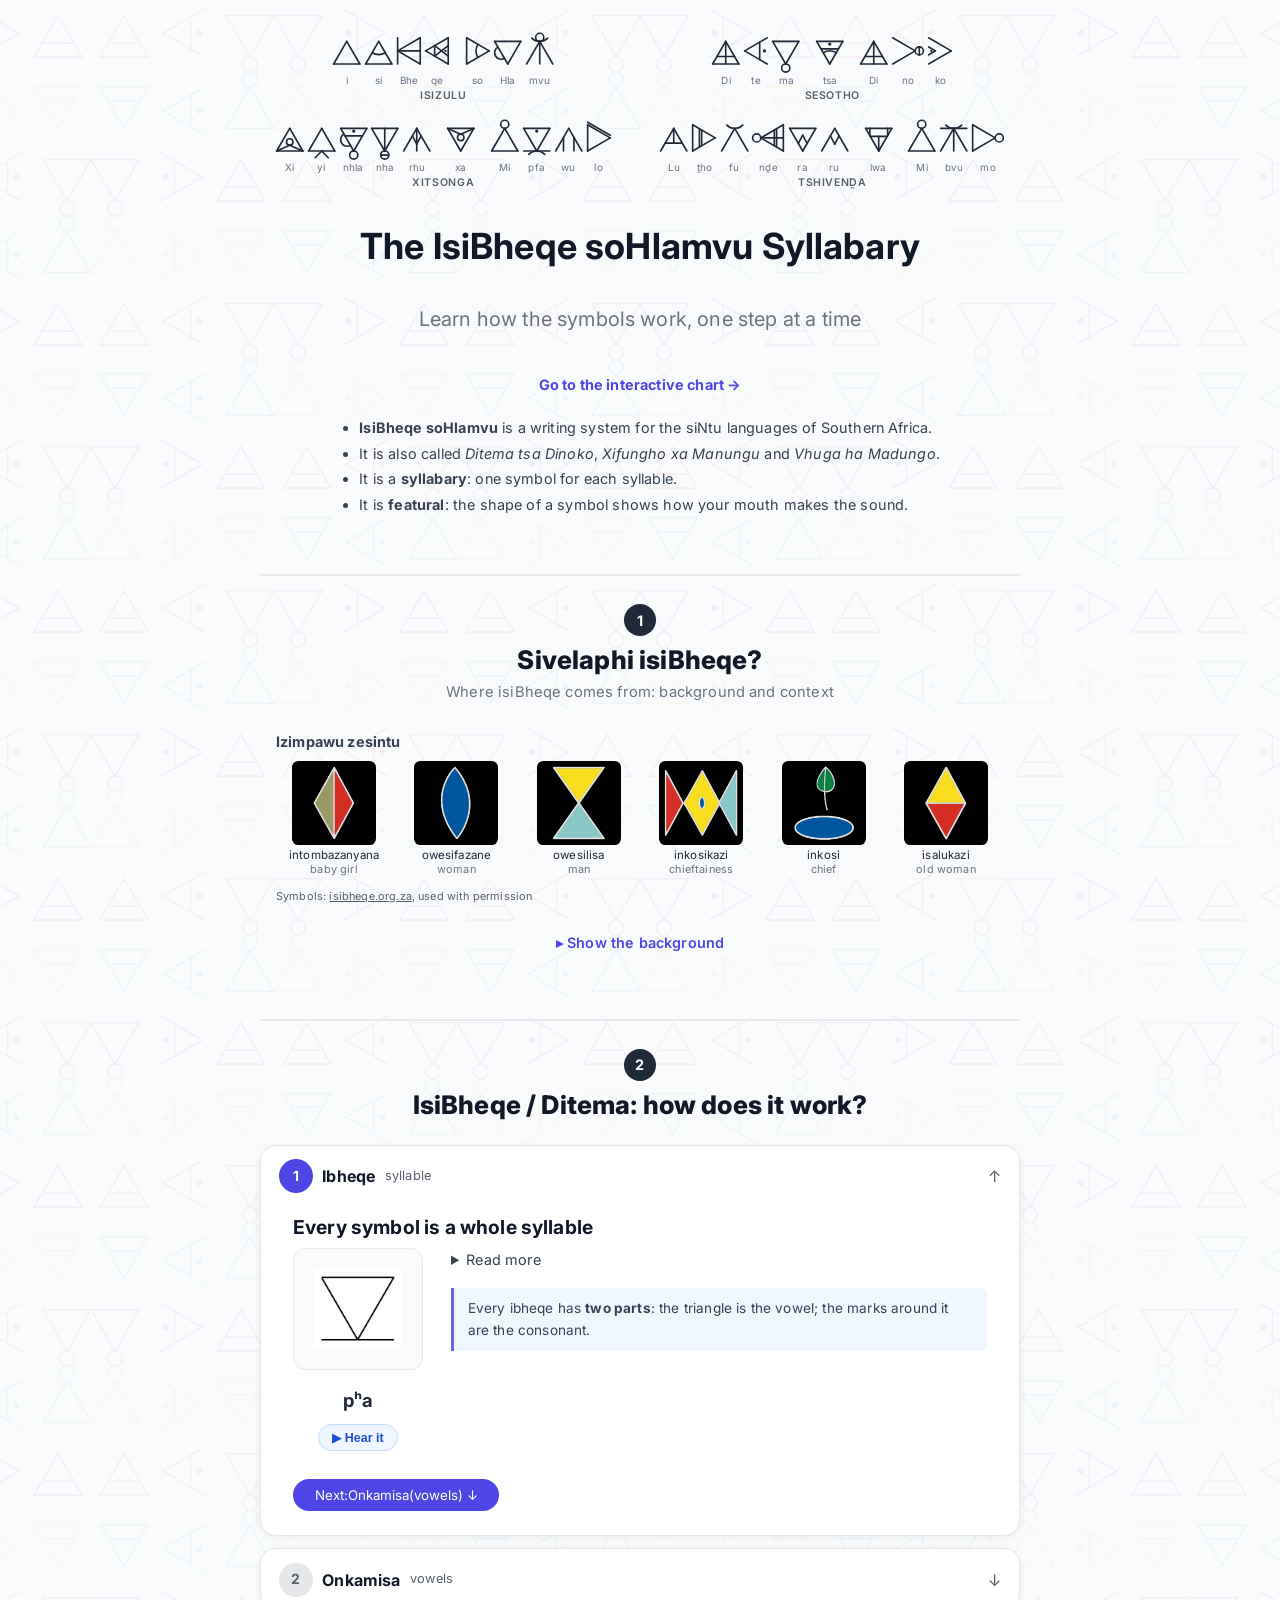
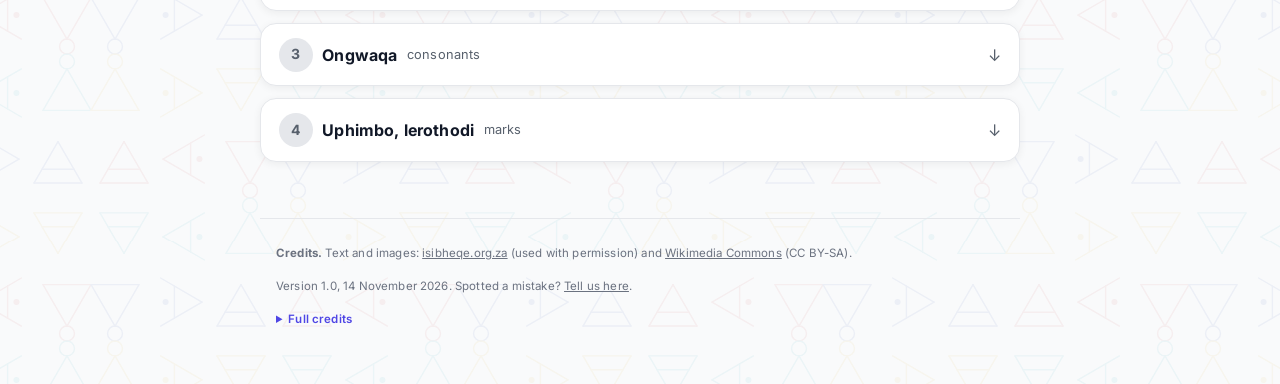
==== commit e2a7493f: "Release 1.0: drop the under-construction note, version line, feedback form placeholder, GoatCounter " ====
--- a/index.html
+++ b/index.html
@@ -23,7 +23,6 @@
 </div>
             <h1 class="text-4xl font-bold text-gray-900">The IsiBheqe soHlamvu Syllabary</h1>
             <p style="font-size: 1.25rem; color: #6b7280; margin-top: 0.5rem;">Learn how the symbols work, one step at a time</p>
-            <div class="wip-note" role="note"><strong lang="zu">Leli khasi lisakhiwa.</strong> This page is still under construction, so some parts are incomplete and will change.</div>
             <a class="page-link" href="chart.html">Go to the interactive chart &rarr;</a>
             <div class="mt-4 text-gray-700 max-w-4xl mx-auto" style="font-size: 1rem; line-height: 1.8;"> 
                 <ul class="wt-lines top-lines">
@@ -481,10 +480,12 @@
  <!-- CONSONANTS CHART -->
 <footer class="page-credits">
   <p><strong>Credits.</strong> Text and images: <a href="https://isibheqe.org.za" target="_blank" rel="noopener">isibheqe.org.za</a> (used with permission) and <a href="https://commons.wikimedia.org/" target="_blank" rel="noopener">Wikimedia Commons</a> (CC BY-SA).</p>
+  <p class="release-line">Version 1.0, 14 November 2026. Spotted a mistake? <a href="FORM_URL" target="_blank" rel="noopener">Tell us here</a>.</p>
   <details class="credits-more"><summary>Full credits</summary>
   <p>Text, the vowel diagram, the isiBheqe explainer image and the <em>izimpawu</em> symbols come from <a href="https://isibheqe.org.za" target="_blank" rel="noopener">isibheqe.org.za</a>, © Isibheqe Sohlamvu / Ditema tsa Dinoko, used with permission. The chart's symbols are drawn in the isibheqe.org.za demo shapes; a redraw in the new keyboard and font shapes is planned. The extract in "Show the background" is abridged from two texts on isibheqe.org.za. From <a href="https://commons.wikimedia.org/" target="_blank" rel="noopener">Wikimedia Commons</a>: the head diagram in step 2, the consonant shapes graphic in step 3 by Pule kaJanolintshi and Francis Burger (CC BY-SA 4.0), and the three mark diagrams in step 4 by Lucas (Chromarrays, CC0).</p>
   </details>
 </footer>
 
+<script data-goatcounter="https://barc-prog.goatcounter.com/count" async src="https://gc.zgo.at/count.js"></script>
 </body>
 </html>
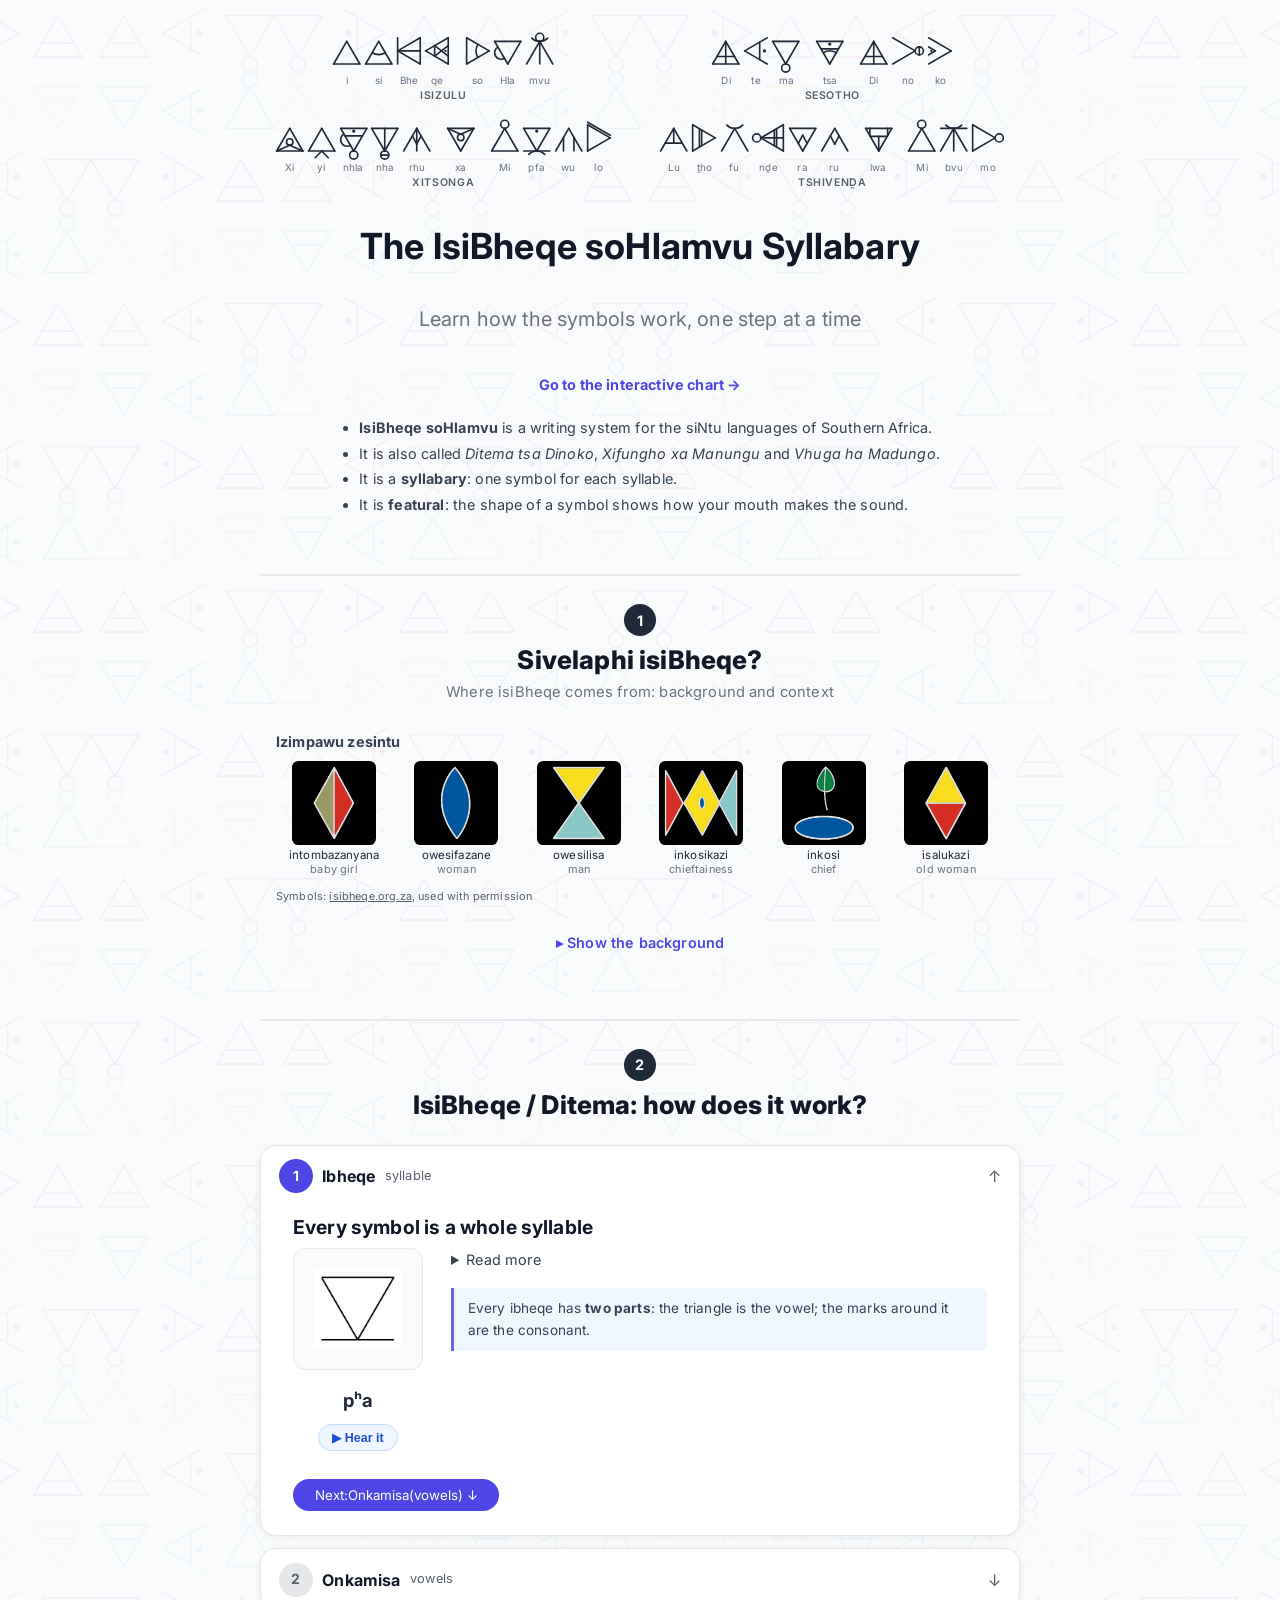
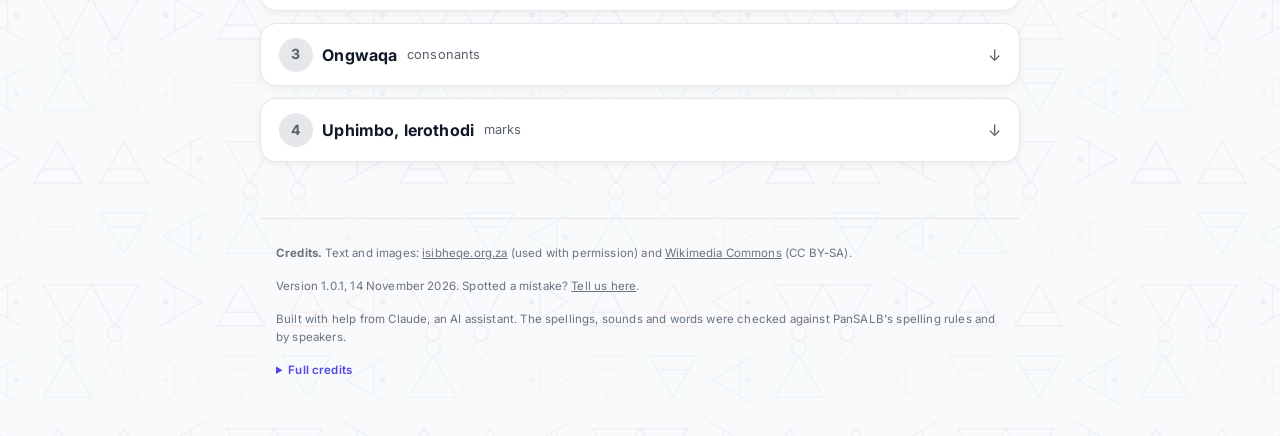
==== commit d508ded7: "1.0.1: say how the site was made (AI note on both pages, README section) Co-Authored-By: Claude Opus" ====
--- a/index.html
+++ b/index.html
@@ -480,7 +480,8 @@
  <!-- CONSONANTS CHART -->
 <footer class="page-credits">
   <p><strong>Credits.</strong> Text and images: <a href="https://isibheqe.org.za" target="_blank" rel="noopener">isibheqe.org.za</a> (used with permission) and <a href="https://commons.wikimedia.org/" target="_blank" rel="noopener">Wikimedia Commons</a> (CC BY-SA).</p>
-  <p class="release-line">Version 1.0, 14 November 2026. Spotted a mistake? <a href="FORM_URL" target="_blank" rel="noopener">Tell us here</a>.</p>
+  <p class="release-line">Version 1.0.1, 14 November 2026. Spotted a mistake? <a href="https://forms.gle/a68zoqr1FyhAyBxb6" target="_blank" rel="noopener">Tell us here</a>.</p>
+  <p class="release-line">Built with help from Claude, an AI assistant. The spellings, sounds and words were checked against PanSALB's spelling rules and by speakers.</p>
   <details class="credits-more"><summary>Full credits</summary>
   <p>Text, the vowel diagram, the isiBheqe explainer image and the <em>izimpawu</em> symbols come from <a href="https://isibheqe.org.za" target="_blank" rel="noopener">isibheqe.org.za</a>, © Isibheqe Sohlamvu / Ditema tsa Dinoko, used with permission. The chart's symbols are drawn in the isibheqe.org.za demo shapes; a redraw in the new keyboard and font shapes is planned. The extract in "Show the background" is abridged from two texts on isibheqe.org.za. From <a href="https://commons.wikimedia.org/" target="_blank" rel="noopener">Wikimedia Commons</a>: the head diagram in step 2, the consonant shapes graphic in step 3 by Pule kaJanolintshi and Francis Burger (CC BY-SA 4.0), and the three mark diagrams in step 4 by Lucas (Chromarrays, CC0).</p>
   </details>
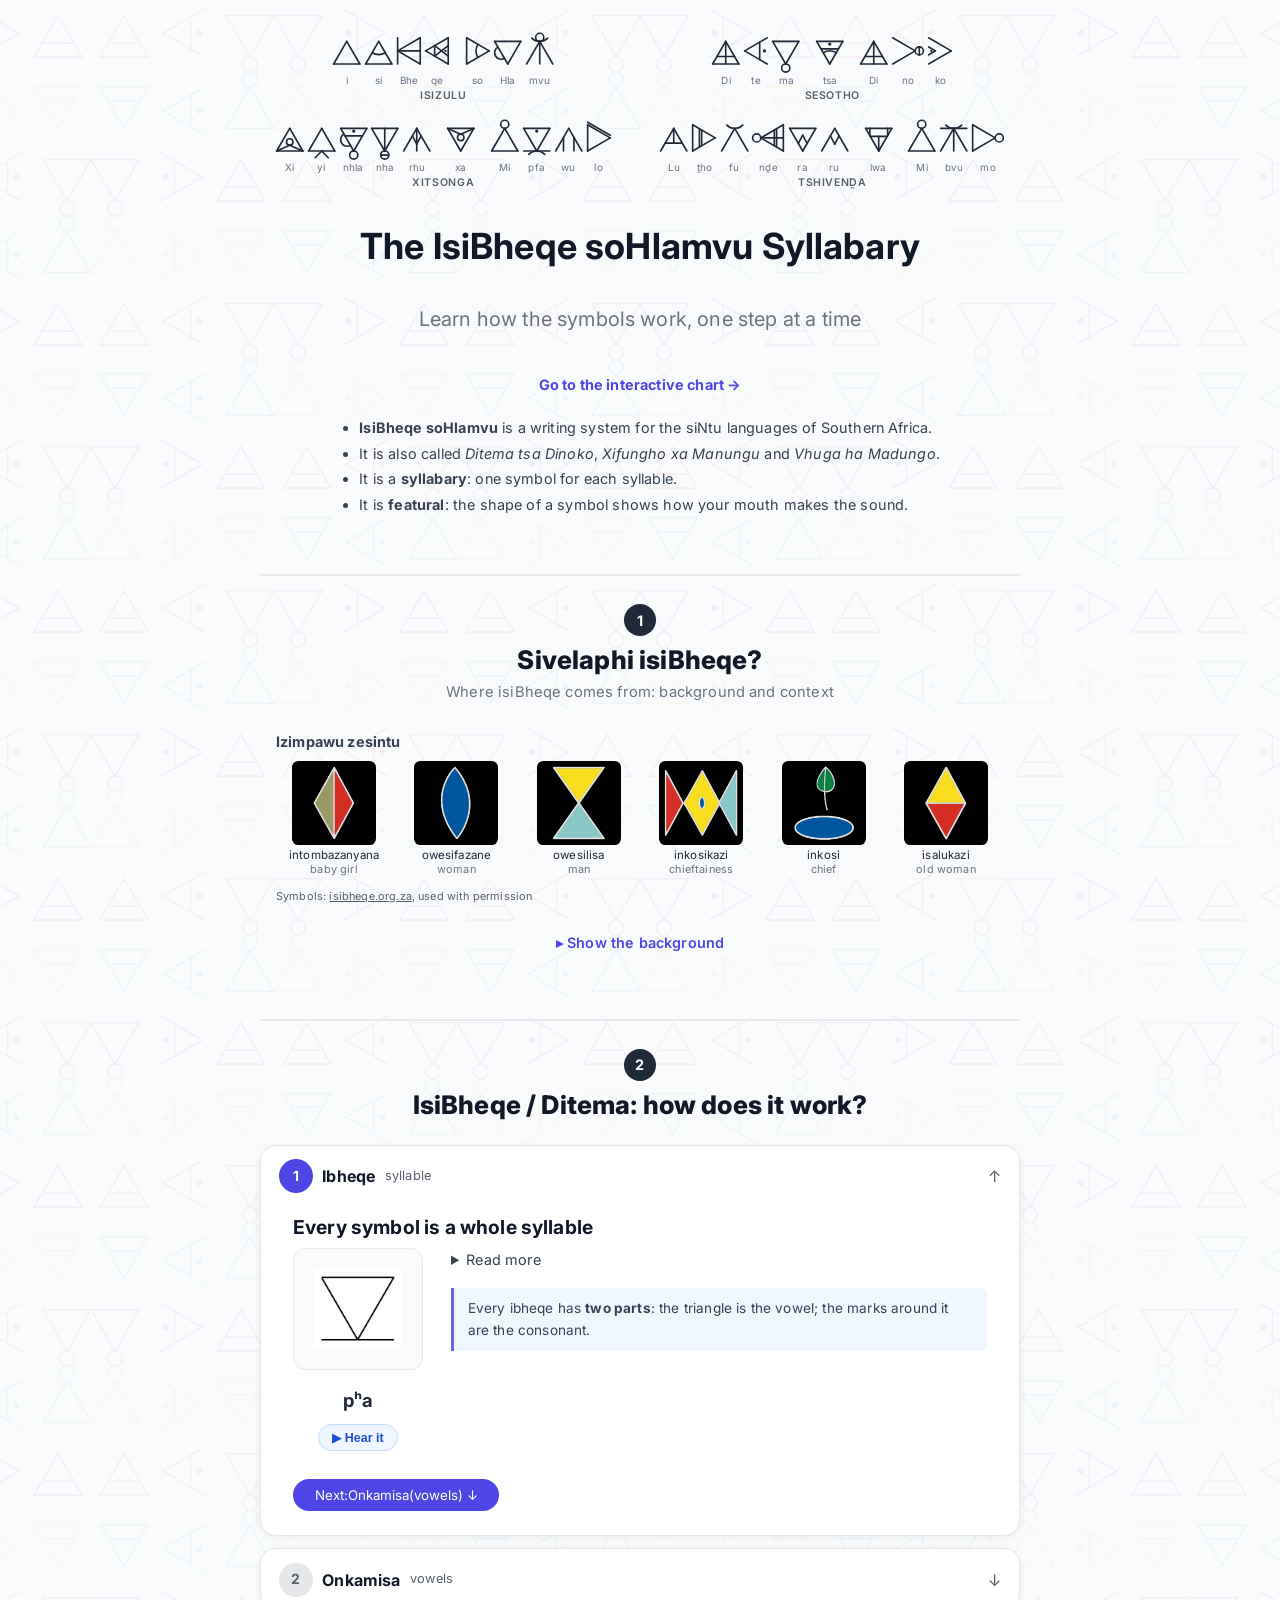
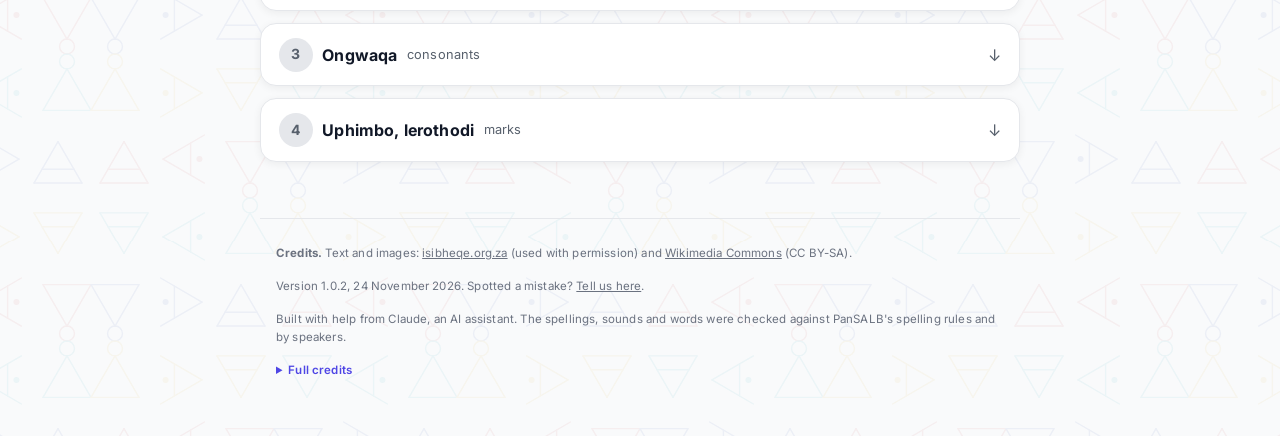
==== commit 9a742cd3: "1.0.2: Pule's corrections (tsela; two cells to 'no recording yet') - Step 3: the ejective tsa exampl" ====
--- a/index.html
+++ b/index.html
@@ -310,7 +310,7 @@
         <p><em lang="zu">Omfuthwa</em> <strong>fricatives</strong>: you bring parts of your mouth close, so the air rubs through. <em>Fricative</em> comes from <em>friction</em>.</p>
         <div class="lg-row"><button type="button" class="lg" data-play="audio/cues/Voiceless_labiodental_fricative_a.mp3" aria-label="Hear fa"><svg viewBox="42.0 46.1 96.0 173.6" style="height:4.98rem" aria-hidden="true"><g><g fill="none" stroke="currentColor" stroke-width="3.2" stroke-linecap="round" stroke-linejoin="round"><line x1="130" y1="74.71428571428572" x2="90" y2="143.71428571428572"/><line x1="90" y1="143.71428571428572" x2="50" y2="74.71428571428572"/><line x1="130" y1="74.71428571428572" x2="50" y2="74.71428571428572"/><path d="M 114.39518395093589 153.81910176334983 A 34.5 34.5 0 0 0 65.60481604906411 153.81910176334983"/></g></g></svg><span>fa &#9654;</span></button><button type="button" class="lg" data-play="audio/cues/Voiceless_alveolar_fricative_a.mp3" aria-label="Hear sa"><svg viewBox="42.0 46.1 96.0 173.6" style="height:4.98rem" aria-hidden="true"><g><g fill="none" stroke="currentColor" stroke-width="3.2" stroke-linecap="round" stroke-linejoin="round"><line x1="130" y1="74.71428571428572" x2="90" y2="143.71428571428572"/><line x1="90" y1="143.71428571428572" x2="50" y2="74.71428571428572"/><line x1="130" y1="74.71428571428572" x2="50" y2="74.71428571428572"/><path d="M 110 109.07326956290818 A 40 40 0 0 0 69.99999999999999 109.0732695629082"/></g></g></svg><span>sa &#9654;</span></button><button type="button" class="lg" data-play="audio/cues/Voiceless_post-alveolar_fricative_a.mp3" aria-label="Hear sha"><svg viewBox="42.0 46.1 96.0 173.6" style="height:4.98rem" aria-hidden="true"><g><g fill="none" stroke="currentColor" stroke-width="3.2" stroke-linecap="round" stroke-linejoin="round"><line x1="130" y1="74.71428571428572" x2="90" y2="143.71428571428572"/><line x1="90" y1="143.71428571428572" x2="50" y2="74.71428571428572"/><line x1="130" y1="74.71428571428572" x2="50" y2="74.71428571428572"/><circle cx="90" cy="102.31428571428572" r="9.857142857142858" fill="none"/><line x1="130" y1="74.71428571428572" x2="90" y2="92.536"/><line x1="90" y1="92.536" x2="50" y2="74.71428571428572"/></g></g></svg><span>sha &#9654;</span></button><button type="button" class="lg" data-play="audio/cues/Voiceless_velar_fricative_a.mp3" aria-label="Hear rha"><svg viewBox="42.0 46.1 96.0 173.6" style="height:4.98rem" aria-hidden="true"><g><g fill="none" stroke="currentColor" stroke-width="3.2" stroke-linecap="round" stroke-linejoin="round"><line x1="130" y1="74.71428571428572" x2="90" y2="143.71428571428572"/><line x1="90" y1="143.71428571428572" x2="50" y2="74.71428571428572"/><line x1="130" y1="74.71428571428572" x2="50" y2="74.71428571428572"/><path d="M 68.4 74.71428571428572 A 21.6 21.6 0 0 0 111.6 74.71428571428572"/></g></g></svg><span>rha &#9654;</span><small><i>ga</i> in Setswana</small></button><button type="button" class="lg" data-play="audio/cues/Voiceless_lateral_fricative_a.mp3" aria-label="Hear hla"><svg viewBox="42.0 46.1 96.0 173.6" style="height:4.98rem" aria-hidden="true"><g><g fill="none" stroke="currentColor" stroke-width="3.2" stroke-linecap="round" stroke-linejoin="round"><line x1="130" y1="74.71428571428572" x2="90" y2="143.71428571428572"/><line x1="90" y1="143.71428571428572" x2="50" y2="74.71428571428572"/><line x1="130" y1="74.71428571428572" x2="50" y2="74.71428571428572"/><path d="M 60.00000000000001 91.89377763859694 A 20 20 0 1 0 80 126.5347937899745"/></g></g></svg><span>hla &#9654;</span></button></div>
         <p><em lang="zu">Omfuthwambhanqwa</em> <strong>affricates</strong>: a stop and a fricative together.</p>
-        <div class="lg-row"><button type="button" class="lg" data-play="audio/cues/Ejective_labiodental_affricate_a.mp3" aria-label="Hear pfa"><svg viewBox="42.0 67.7 96.0 152.0" style="height:4.36rem" aria-hidden="true"><g><g fill="none" stroke="currentColor" stroke-width="3.2" stroke-linecap="round" stroke-linejoin="round"><line x1="130" y1="74.71428571428572" x2="90" y2="143.71428571428572"/><line x1="90" y1="143.71428571428572" x2="50" y2="74.71428571428572"/><line x1="130" y1="74.71428571428572" x2="50" y2="74.71428571428572"/><line x1="50" y1="143.71428571428572" x2="130" y2="143.71428571428572"/><path d="M 114.39518395093589 153.81910176334983 A 34.5 34.5 0 0 0 65.60481604906411 153.81910176334983"/><circle cx="90" cy="82.99428571428572" r="5" fill="currentColor" stroke="none"/></g></g></svg><span>pfa &#9654;</span><small><i>Pfarelo</i>, forgiveness</small></button><button type="button" class="lg" data-play="audio/cues/Ejective_alveolar_affricate_a.mp3" aria-label="Hear tsa"><svg viewBox="42.0 67.7 96.0 152.0" style="height:4.36rem" aria-hidden="true"><g><g fill="none" stroke="currentColor" stroke-width="3.2" stroke-linecap="round" stroke-linejoin="round"><line x1="130" y1="74.71428571428572" x2="90" y2="143.71428571428572"/><line x1="90" y1="143.71428571428572" x2="50" y2="74.71428571428572"/><line x1="130" y1="74.71428571428572" x2="50" y2="74.71428571428572"/><line x1="116.66666666666667" y1="97.71428571428572" x2="63.33333333333333" y2="97.71428571428572"/><path d="M 110 109.07326956290818 A 40 40 0 0 0 69.99999999999999 109.0732695629082"/><circle cx="90" cy="82.99428571428572" r="5" fill="currentColor" stroke="none"/></g></g></svg><span>tsa &#9654;</span><small><i>Tsepang</i></small></button></div>
+        <div class="lg-row"><button type="button" class="lg" data-play="audio/cues/Ejective_labiodental_affricate_a.mp3" aria-label="Hear pfa"><svg viewBox="42.0 67.7 96.0 152.0" style="height:4.36rem" aria-hidden="true"><g><g fill="none" stroke="currentColor" stroke-width="3.2" stroke-linecap="round" stroke-linejoin="round"><line x1="130" y1="74.71428571428572" x2="90" y2="143.71428571428572"/><line x1="90" y1="143.71428571428572" x2="50" y2="74.71428571428572"/><line x1="130" y1="74.71428571428572" x2="50" y2="74.71428571428572"/><line x1="50" y1="143.71428571428572" x2="130" y2="143.71428571428572"/><path d="M 114.39518395093589 153.81910176334983 A 34.5 34.5 0 0 0 65.60481604906411 153.81910176334983"/><circle cx="90" cy="82.99428571428572" r="5" fill="currentColor" stroke="none"/></g></g></svg><span>pfa &#9654;</span><small><i>Pfarelo</i>, forgiveness</small></button><button type="button" class="lg" data-play="audio/cues/Ejective_alveolar_affricate_a.mp3" aria-label="Hear tsa"><svg viewBox="42.0 67.7 96.0 152.0" style="height:4.36rem" aria-hidden="true"><g><g fill="none" stroke="currentColor" stroke-width="3.2" stroke-linecap="round" stroke-linejoin="round"><line x1="130" y1="74.71428571428572" x2="90" y2="143.71428571428572"/><line x1="90" y1="143.71428571428572" x2="50" y2="74.71428571428572"/><line x1="130" y1="74.71428571428572" x2="50" y2="74.71428571428572"/><line x1="116.66666666666667" y1="97.71428571428572" x2="63.33333333333333" y2="97.71428571428572"/><path d="M 110 109.07326956290818 A 40 40 0 0 0 69.99999999999999 109.0732695629082"/><circle cx="90" cy="82.99428571428572" r="5" fill="currentColor" stroke="none"/></g></g></svg><span>tsa &#9654;</span><small><i>tsela</i></small></button></div>
         <p><em lang="zu">Omankankeni</em> <strong>nasals</strong>: the air goes out through your nose.</p>
         <div class="lg-row"><button type="button" class="lg" data-play="audio/cues/Voiced_bilabial_nasal_a.mp3" aria-label="Hear ma"><svg viewBox="42.0 67.7 96.0 107.8" style="height:3.09rem" aria-hidden="true"><g><g fill="none" stroke="currentColor" stroke-width="3.2" stroke-linecap="round" stroke-linejoin="round"><line x1="130" y1="74.71428571428572" x2="90" y2="143.71428571428572"/><line x1="90" y1="143.71428571428572" x2="50" y2="74.71428571428572"/><line x1="130" y1="74.71428571428572" x2="50" y2="74.71428571428572"/><circle cx="90" cy="156.13428571428574" r="12.42" fill="none"/></g></g></svg><span>ma &#9654;</span><small>lips closed</small></button><button type="button" class="lg" data-play="audio/cues/Voiced_alveolar_nasal_a.mp3" aria-label="Hear na"><svg viewBox="42.0 67.7 96.0 107.8" style="height:3.09rem" aria-hidden="true"><g><g fill="none" stroke="currentColor" stroke-width="3.2" stroke-linecap="round" stroke-linejoin="round"><line x1="130" y1="74.71428571428572" x2="90" y2="143.71428571428572"/><line x1="90" y1="143.71428571428572" x2="50" y2="74.71428571428572"/><line x1="130" y1="74.71428571428572" x2="50" y2="74.71428571428572"/><circle cx="90" cy="156.13428571428574" r="12.42" fill="none"/><line x1="102.42" y1="156.13428571428574" x2="77.58" y2="156.13428571428574"/></g></g></svg><span>na &#9654;</span><small>tongue on the gums</small></button></div>
         <p class="lb-note">Clicks, taps and the other manners are in the chart.</p>
@@ -480,7 +480,7 @@
  <!-- CONSONANTS CHART -->
 <footer class="page-credits">
   <p><strong>Credits.</strong> Text and images: <a href="https://isibheqe.org.za" target="_blank" rel="noopener">isibheqe.org.za</a> (used with permission) and <a href="https://commons.wikimedia.org/" target="_blank" rel="noopener">Wikimedia Commons</a> (CC BY-SA).</p>
-  <p class="release-line">Version 1.0.1, 14 November 2026. Spotted a mistake? <a href="https://forms.gle/a68zoqr1FyhAyBxb6" target="_blank" rel="noopener">Tell us here</a>.</p>
+  <p class="release-line">Version 1.0.2, 24 November 2026. Spotted a mistake? <a href="https://forms.gle/a68zoqr1FyhAyBxb6" target="_blank" rel="noopener">Tell us here</a>.</p>
   <p class="release-line">Built with help from Claude, an AI assistant. The spellings, sounds and words were checked against PanSALB's spelling rules and by speakers.</p>
   <details class="credits-more"><summary>Full credits</summary>
   <p>Text, the vowel diagram, the isiBheqe explainer image and the <em>izimpawu</em> symbols come from <a href="https://isibheqe.org.za" target="_blank" rel="noopener">isibheqe.org.za</a>, © Isibheqe Sohlamvu / Ditema tsa Dinoko, used with permission. The chart's symbols are drawn in the isibheqe.org.za demo shapes; a redraw in the new keyboard and font shapes is planned. The extract in "Show the background" is abridged from two texts on isibheqe.org.za. From <a href="https://commons.wikimedia.org/" target="_blank" rel="noopener">Wikimedia Commons</a>: the head diagram in step 2, the consonant shapes graphic in step 3 by Pule kaJanolintshi and Francis Burger (CC BY-SA 4.0), and the three mark diagrams in step 4 by Lucas (Chromarrays, CC0).</p>
